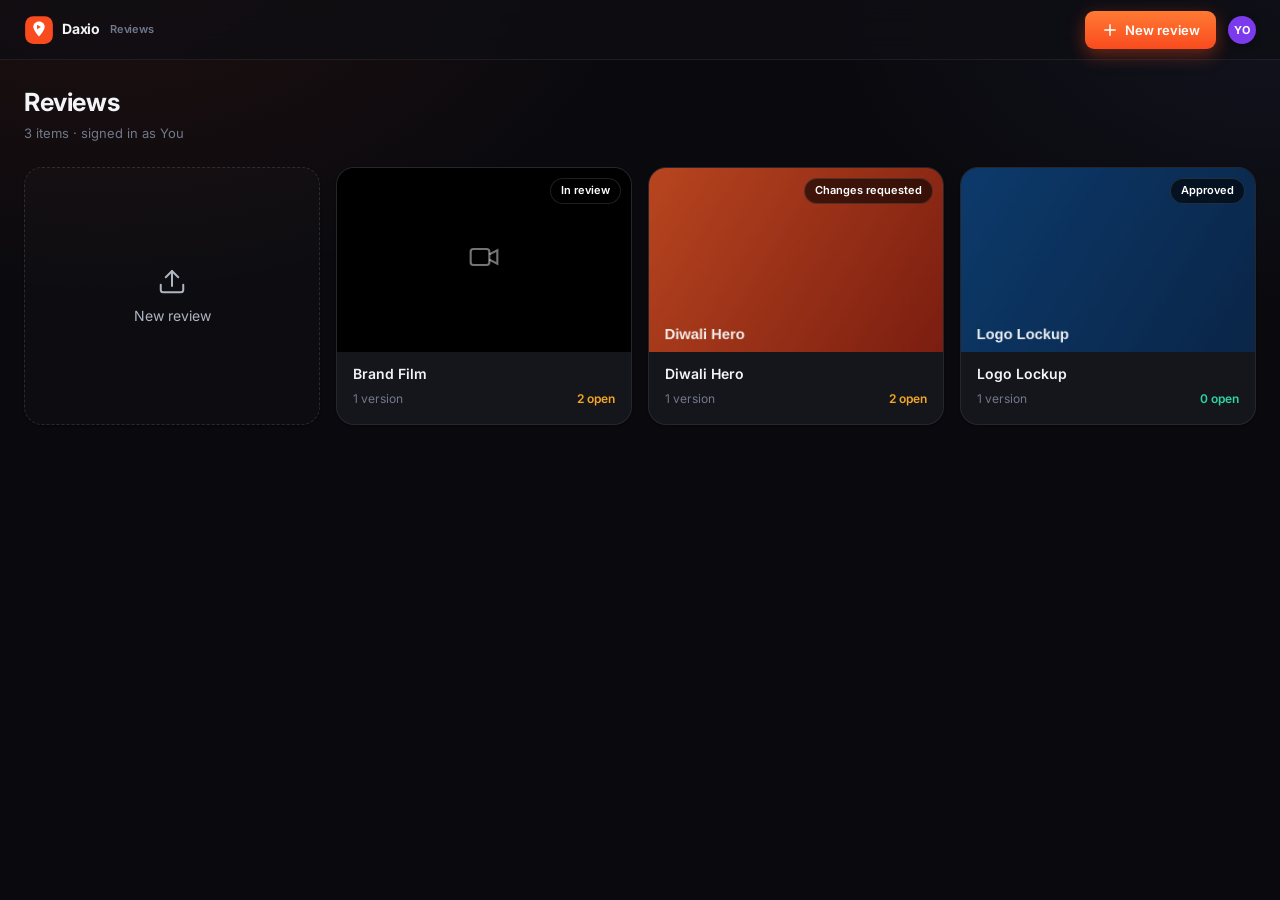
==== app.html @ d22763e8 "Add files via upload" ====
<!DOCTYPE html>
<html lang="en">
<head>
<meta charset="UTF-8" />
<meta name="viewport" content="width=device-width, initial-scale=1.0" />
<title>Daxio — collect feedback on every frame</title>
<link rel="preconnect" href="https://fonts.googleapis.com" />
<link rel="preconnect" href="https://fonts.gstatic.com" crossorigin />
<link href="https://fonts.googleapis.com/css2?family=Inter:wght@400;500;600;700&display=swap" rel="stylesheet" />
<style>
/* ============================================================
   Review — premium dark theme (Frame.io-inspired)
   ============================================================ */
:root{
  --bg:#0A0A0E;
  --bg-2:#0F0F14;
  --panel:#15161C;
  --panel-2:#1B1C24;
  --panel-3:#23252F;
  --line:rgba(255,255,255,.07);
  --line-2:rgba(255,255,255,.12);
  --ink:#F3F4F7;
  --ink-2:#AEB4C0;
  --muted:#71788A;
  --accent:#F94B1E;
  --accent-2:#FF7A33;
  --accent-ink:#0A0E1F;
  --accent-soft:rgba(249,75,30,.16);
  --ok:#2DD4A7; --ok-soft:rgba(45,212,167,.14);
  --warn:#F5A623; --warn-soft:rgba(245,166,35,.14);
  --danger:#FF5C5C; --danger-soft:rgba(255,92,92,.14);
  --stage:#000;

  --r-sm:9px; --r:13px; --r-lg:18px; --r-pill:999px;
  --s1:4px; --s2:8px; --s3:12px; --s4:16px; --s5:24px; --s6:32px;
  --shadow-sm:0 1px 2px rgba(0,0,0,.4);
  --shadow:0 8px 28px rgba(0,0,0,.45);
  --shadow-lg:0 24px 70px rgba(0,0,0,.6);
  --glow:0 0 0 1px rgba(249,75,30,.4),0 8px 24px rgba(249,75,30,.35);
  --font:'Inter',-apple-system,BlinkMacSystemFont,'Segoe UI',Roboto,sans-serif;
  --ease:cubic-bezier(.4,0,.2,1);
}
*{box-sizing:border-box;}
[hidden]{display:none !important;}
html,body{height:100%;}
body{margin:0;font-family:var(--font);font-size:14px;line-height:1.45;color:var(--ink);-webkit-font-smoothing:antialiased;
  background:
    radial-gradient(1000px 700px at 8% -10%, rgba(249,75,30,.10), transparent 55%),
    radial-gradient(900px 600px at 100% 0%, rgba(124,147,255,.07), transparent 50%),
    var(--bg);
  background-attachment:fixed;}
h1{font-size:25px;font-weight:700;letter-spacing:-.4px;margin:0;}
p{margin:0;} .muted{color:var(--muted);font-size:13px;}
button{font-family:inherit;}
:focus-visible{outline:2px solid var(--accent);outline-offset:2px;border-radius:6px;}
::selection{background:rgba(249,75,30,.32);}
::-webkit-scrollbar{width:10px;height:10px;} ::-webkit-scrollbar-thumb{background:var(--panel-3);border-radius:8px;border:2px solid transparent;background-clip:content-box;} ::-webkit-scrollbar-track{background:transparent;}

@keyframes fadeUp{from{opacity:0;transform:translateY(12px);}to{opacity:1;transform:none;}}
@keyframes pop{from{opacity:0;transform:scale(.92);}to{opacity:1;transform:none;}}
@keyframes pinDrop{0%{opacity:0;transform:translate(-50%,-130%) scale(.6);}60%{transform:translate(-50%,-95%) scale(1.08);}100%{opacity:1;transform:translate(-50%,-100%) scale(1);}}
@keyframes pulse{0%,100%{box-shadow:0 0 0 0 rgba(249,75,30,.5);}50%{box-shadow:0 0 0 10px rgba(249,75,30,0);}}
@keyframes shimmer{from{background-position:-400px 0;}to{background-position:400px 0;}}

/* buttons */
.btn{display:inline-flex;align-items:center;justify-content:center;gap:6px;height:38px;padding:0 16px;border-radius:var(--r-sm);
  border:1px solid var(--line);font-size:13px;font-weight:600;cursor:pointer;transition:.16s var(--ease);white-space:nowrap;
  background:var(--panel-2);color:var(--ink);}
.btn:hover{transform:translateY(-1px);border-color:var(--line-2);}
.btn:active{transform:translateY(0);}
.btn-sm{height:32px;padding:0 12px;}
.btn-primary{background:linear-gradient(180deg,var(--accent-2),var(--accent));color:#fff;border:none;box-shadow:0 6px 18px rgba(249,75,30,.4);}
.btn-primary:hover{box-shadow:0 10px 26px rgba(249,75,30,.55);filter:brightness(1.05);}
.btn-primary:disabled{opacity:.45;cursor:not-allowed;box-shadow:none;transform:none;}
.btn-ghost{background:rgba(255,255,255,.03);color:var(--ink-2);}
.btn-ghost:hover{background:rgba(255,255,255,.07);color:var(--ink);}
.btn-soft{background:var(--panel-2);color:var(--ink-2);}
.btn-soft:hover{background:var(--panel-3);color:var(--ink);}
.btn svg,.icon-btn svg,.ctl svg{width:18px;height:18px;display:block;}

.icon-btn{display:inline-flex;align-items:center;justify-content:center;width:38px;height:38px;border-radius:var(--r-sm);
  background:transparent;border:1px solid transparent;color:var(--ink-2);cursor:pointer;transition:.16s var(--ease);}
.icon-btn:hover{background:rgba(255,255,255,.06);color:var(--ink);}
.icon-btn:active{transform:scale(.93);}

.avatar{width:28px;height:28px;border-radius:50%;display:inline-flex;align-items:center;justify-content:center;font-size:11px;font-weight:700;color:#fff;flex:none;box-shadow:0 2px 6px rgba(0,0,0,.4);}
.avatar-sm{width:22px;height:22px;font-size:10px;}
.avatar-btn{padding:0;border:none;background:none;cursor:pointer;border-radius:50%;transition:.16s;}
.avatar-btn:hover{transform:scale(1.06);}

/* topbar */
.topbar{display:flex;align-items:center;justify-content:space-between;height:60px;padding:0 var(--s5);
  background:rgba(15,15,20,.72);backdrop-filter:blur(14px);border-bottom:1px solid var(--line);position:sticky;top:0;z-index:30;}
.tb-left,.tb-right{display:flex;align-items:center;gap:var(--s3);}
.brand{display:flex;align-items:center;gap:var(--s2);font-weight:700;letter-spacing:-.2px;}
.brand-mark{width:28px;height:28px;border-radius:9px;background:linear-gradient(135deg,var(--accent-2),var(--accent));position:relative;box-shadow:0 4px 14px rgba(249,75,30,.5);}
.brand-mark::after{content:"";position:absolute;left:9px;top:8px;width:0;height:0;border-left:9px solid #fff;border-top:6px solid transparent;border-bottom:6px solid transparent;}
.crumb{color:var(--ink-2);font-size:14px;font-weight:500;padding-left:var(--s3);border-left:1px solid var(--line);}
.review-actions{display:flex;align-items:center;gap:var(--s2);}
.presence{display:flex;align-items:center;}
.presence .avatar{margin-left:-7px;box-shadow:0 0 0 2px var(--bg-2);}
.presence .avatar:first-child{margin-left:0;}

.status-badge{display:inline-flex;align-items:center;gap:6px;height:30px;padding:0 13px;border-radius:var(--r-pill);font-size:12px;font-weight:600;border:1px solid transparent;}
.status-badge .dot{width:7px;height:7px;border-radius:50%;box-shadow:0 0 8px currentColor;}
.st-review{background:var(--accent-soft);color:var(--accent-2);border-color:rgba(249,75,30,.3);}
.st-changes{background:var(--warn-soft);color:var(--warn);border-color:rgba(245,166,35,.3);}
.st-approved{background:var(--ok-soft);color:var(--ok);border-color:rgba(45,212,167,.3);}

.user-wrap{position:relative;}
.menu{position:absolute;right:0;top:calc(100% + 8px);background:var(--panel);border:1px solid var(--line-2);border-radius:var(--r);box-shadow:var(--shadow-lg);width:230px;overflow:hidden;z-index:40;animation:pop .15s var(--ease);}
.menu-head{padding:10px 14px;font-size:11px;text-transform:uppercase;letter-spacing:.5px;color:var(--muted);border-bottom:1px solid var(--line);}
.menu-row{display:flex;align-items:center;gap:8px;padding:9px 14px;cursor:pointer;font-size:13px;transition:.12s;}
.menu-row:hover{background:var(--panel-2);}
.menu-row.active{color:var(--accent-2);font-weight:600;}

/* views */
.view{max-width:1340px;margin:0 auto;padding:var(--s5);}
.lib-head{margin-bottom:var(--s5);animation:fadeUp .35s var(--ease) both;}
.lib-head .muted{margin-top:4px;}

/* library */
.lib-grid{display:grid;grid-template-columns:repeat(auto-fill,minmax(272px,1fr));gap:var(--s4);}
.lib-card{background:var(--panel);border:1px solid var(--line);border-radius:var(--r-lg);overflow:hidden;cursor:pointer;
  transition:transform .18s var(--ease),box-shadow .18s var(--ease),border-color .18s;box-shadow:var(--shadow-sm);animation:fadeUp .4s var(--ease) both;}
.lib-card:hover{transform:translateY(-4px);box-shadow:var(--shadow);border-color:var(--line-2);}
.lib-card:nth-child(1){animation-delay:.02s}.lib-card:nth-child(2){animation-delay:.06s}.lib-card:nth-child(3){animation-delay:.10s}.lib-card:nth-child(4){animation-delay:.14s}.lib-card:nth-child(5){animation-delay:.18s}.lib-card:nth-child(6){animation-delay:.22s}.lib-card:nth-child(7){animation-delay:.26s}.lib-card:nth-child(8){animation-delay:.30s}
.lib-card.new{border-style:dashed;border-color:var(--line-2);display:flex;align-items:center;justify-content:center;min-height:240px;color:var(--ink-2);flex-direction:column;gap:10px;background:rgba(255,255,255,.015);}
.lib-card.new:hover{border-color:var(--accent);color:var(--accent-2);background:var(--accent-soft);}
.lib-card.new svg{width:30px;height:30px;}
.lc-media{aspect-ratio:16/10;background:var(--stage);position:relative;display:flex;align-items:center;justify-content:center;overflow:hidden;}
.lc-media img{width:100%;height:100%;object-fit:cover;transition:transform .4s var(--ease);}
.lib-card:hover .lc-media img{transform:scale(1.05);}
.lc-media .ph{color:rgba(255,255,255,.45);} .lc-media .ph svg{width:32px;height:32px;}
.lc-badge{position:absolute;top:10px;right:10px;background:rgba(0,0,0,.6);color:#fff;border-radius:var(--r-pill);font-size:11px;font-weight:600;padding:4px 10px;backdrop-filter:blur(6px);border:1px solid rgba(255,255,255,.12);}
.lc-play{position:absolute;left:50%;top:50%;transform:translate(-50%,-50%);width:46px;height:46px;border-radius:50%;background:rgba(0,0,0,.4);display:flex;align-items:center;justify-content:center;color:#fff;border:1px solid rgba(255,255,255,.35);backdrop-filter:blur(4px);transition:.2s;}
.lib-card:hover .lc-play{transform:translate(-50%,-50%) scale(1.1);background:var(--accent);border-color:transparent;}
.lc-play svg{width:18px;height:18px;}
.lc-body{padding:var(--s3) var(--s4) var(--s4);}
.lc-title{font-weight:600;margin-bottom:6px;}
.lc-meta{display:flex;align-items:center;gap:8px;font-size:12px;color:var(--muted);}
.lc-open{margin-left:auto;color:var(--warn);font-weight:600;} .lc-open.zero{color:var(--ok);}

.empty{text-align:center;padding:80px var(--s5);color:var(--muted);}
.empty h3{color:var(--ink);font-size:18px;margin-bottom:8px;}

/* review */
.review{max-width:1500px;}
.rv-grid{display:grid;grid-template-columns:1fr 384px;gap:var(--s5);align-items:start;}
.stage-col{min-width:0;animation:fadeUp .35s var(--ease) both;}
.comments-col{animation:fadeUp .4s var(--ease) both;animation-delay:.06s;}
.version-bar{display:flex;align-items:center;justify-content:space-between;gap:var(--s3);margin-bottom:var(--s3);}
.version-tabs{display:flex;gap:6px;flex-wrap:wrap;}
.vtab{height:32px;padding:0 14px;border-radius:var(--r-pill);border:1px solid var(--line);background:var(--panel);color:var(--ink-2);font-size:12px;font-weight:600;cursor:pointer;display:flex;align-items:center;gap:6px;transition:.15s;}
.vtab:hover{border-color:var(--line-2);color:var(--ink);}
.vtab.active{background:var(--accent);border-color:transparent;color:#fff;box-shadow:0 4px 14px rgba(249,75,30,.4);}
.vtab .vdot{width:6px;height:6px;border-radius:50%;background:var(--warn);box-shadow:0 0 6px var(--warn);}
.vtab.active .vdot{background:#fff;box-shadow:none;}
.vbar-right{display:flex;gap:var(--s2);}
.chip-btn{height:32px;padding:0 12px;border-radius:var(--r-sm);border:1px solid var(--line);background:var(--panel);color:var(--ink-2);font-size:12px;font-weight:600;cursor:pointer;display:inline-flex;align-items:center;gap:6px;transition:.15s;}
.chip-btn:hover{background:var(--panel-2);color:var(--ink);border-color:var(--line-2);}
.chip-btn.active{background:var(--accent-soft);border-color:var(--accent);color:var(--accent-2);}
.chip-btn svg{width:15px;height:15px;}

.stage-row{display:flex;gap:var(--s3);}
.stage-cell{flex:1;min-width:0;position:relative;}
.stage2-label{position:absolute;top:10px;left:10px;background:rgba(0,0,0,.6);color:#fff;font-size:11px;font-weight:600;padding:4px 10px;border-radius:var(--r-pill);backdrop-filter:blur(6px);}
.stage{position:relative;background:var(--stage);border-radius:var(--r);overflow:hidden;display:flex;align-items:center;justify-content:center;aspect-ratio:16/9;border:1px solid var(--line);box-shadow:var(--shadow);}
.stage::after{content:"";position:absolute;left:0;right:0;bottom:0;height:42%;background:linear-gradient(transparent,rgba(0,0,0,.5));opacity:0;transition:.25s;pointer-events:none;}
.stage.has-video:not(.playing)::after{opacity:1;}
.stage.is-canvas{cursor:crosshair;}
.stage img,.stage video{max-width:100%;max-height:72vh;display:block;}
.stage-empty{text-align:center;color:rgba(255,255,255,.55);padding:var(--s5);}
.stage-empty .up{width:42px;height:42px;margin:0 auto 12px;opacity:.7;}
.stage-empty .btn{margin-top:16px;}
.upload-row{display:flex;gap:8px;justify-content:center;margin-top:16px;flex-wrap:wrap;}
.drawCanvas{position:absolute;inset:0;width:100%;height:100%;z-index:2;}
.center-play{position:absolute;left:50%;top:50%;transform:translate(-50%,-50%);width:72px;height:72px;border-radius:50%;z-index:3;
  background:rgba(249,75,30,.92);border:none;color:#fff;display:flex;align-items:center;justify-content:center;cursor:pointer;
  box-shadow:0 10px 30px rgba(0,0,0,.5);animation:pop .2s var(--ease);transition:.18s;}
.center-play svg{width:30px;height:30px;margin-left:3px;}
.center-play:hover{transform:translate(-50%,-50%) scale(1.08);background:var(--accent);}
.stage.playing .center-play{display:none;}
.point-pin{position:absolute;transform:translate(-50%,-100%);width:26px;height:26px;border-radius:50% 50% 50% 3px;
  background:var(--accent);color:#fff;display:flex;align-items:center;justify-content:center;font-size:11px;font-weight:700;cursor:pointer;
  box-shadow:0 3px 10px rgba(0,0,0,.5);z-index:4;animation:pinDrop .28s var(--ease) both;transition:transform .14s;}
.point-pin:hover{transform:translate(-50%,-100%) scale(1.14);}
.point-pin.resolved{background:var(--ok);}
.point-pin.pending{background:#fff;color:var(--accent);box-shadow:0 0 0 3px var(--accent-soft),0 3px 10px rgba(0,0,0,.5);}
.stage.has-video video{cursor:pointer;}
.stage.tool-active{cursor:crosshair;}
.stage.tool-active .center-play{display:none;}
.stage.tool-active .point-pin{pointer-events:none;}

/* controls */
.controls{display:flex;align-items:center;gap:var(--s3);margin-top:var(--s3);background:var(--panel);border:1px solid var(--line);border-radius:var(--r);padding:9px 14px;box-shadow:var(--shadow-sm);}
.ctl{width:34px;height:34px;border-radius:var(--r-sm);border:none;background:transparent;color:var(--ink-2);cursor:pointer;display:flex;align-items:center;justify-content:center;transition:.14s;}
.ctl:hover{background:rgba(255,255,255,.07);color:var(--ink);}
.ctl:active{transform:scale(.92);}
.ctl.active{color:var(--accent-2);background:var(--accent-soft);}
.ctl-text{width:auto;padding:0 10px;font-size:12px;font-weight:700;}
.timecode{font-variant-numeric:tabular-nums;font-size:12px;color:var(--ink-2);min-width:96px;font-weight:600;letter-spacing:.3px;}
.timeline{position:relative;flex:1;height:6px;background:rgba(255,255,255,.10);border-radius:var(--r-pill);cursor:pointer;margin:0 4px;transition:height .15s;}
.timeline:hover{height:9px;}
.time-progress{position:absolute;left:0;top:0;bottom:0;background:linear-gradient(90deg,var(--accent),var(--accent-2));border-radius:var(--r-pill);width:0;}
.playhead{position:absolute;top:50%;width:14px;height:14px;border-radius:50%;background:#fff;transform:translate(-50%,-50%);left:0;box-shadow:0 0 0 4px rgba(249,75,30,.4),0 2px 6px rgba(0,0,0,.5);}
.markers{position:absolute;inset:0;}
.marker{position:absolute;top:50%;transform:translate(-50%,-50%);width:13px;height:13px;border-radius:50%;background:var(--accent-2);border:2px solid var(--panel);cursor:pointer;box-shadow:0 0 8px rgba(249,75,30,.6);transition:transform .14s;}
.marker:hover{transform:translate(-50%,-50%) scale(1.3);}
.marker.resolved{background:var(--ok);box-shadow:0 0 8px rgba(45,212,167,.5);}
.marker::after{content:"";position:absolute;inset:-12px;}
.marker .tip{position:absolute;bottom:22px;left:50%;transform:translateX(-50%);white-space:nowrap;background:var(--panel-3);color:#fff;font-size:11px;padding:4px 8px;border-radius:7px;display:none;max-width:220px;overflow:hidden;text-overflow:ellipsis;box-shadow:var(--shadow);border:1px solid var(--line-2);}
.marker:hover .tip{display:block;}
.time-hover{position:absolute;bottom:20px;transform:translateX(-50%);background:var(--panel-3);color:#fff;font-size:11px;font-weight:600;padding:3px 7px;border-radius:6px;pointer-events:none;border:1px solid var(--line-2);font-variant-numeric:tabular-nums;}
.volume{-webkit-appearance:none;appearance:none;width:70px;height:5px;border-radius:var(--r-pill);background:rgba(255,255,255,.14);cursor:pointer;}
.volume::-webkit-slider-thumb{-webkit-appearance:none;width:13px;height:13px;border-radius:50%;background:var(--ink);box-shadow:0 0 0 3px rgba(249,75,30,.3);}
.volume::-moz-range-thumb{width:13px;height:13px;border:none;border-radius:50%;background:var(--ink);}

/* comments */
.comments-col{background:var(--panel);border:1px solid var(--line);border-radius:var(--r-lg);display:flex;flex-direction:column;max-height:calc(100vh - 132px);position:sticky;top:84px;box-shadow:var(--shadow);}
.comments-head{display:flex;align-items:center;gap:var(--s2);padding:12px;border-bottom:1px solid var(--line);}
.filters{display:flex;gap:3px;background:var(--bg-2);border-radius:var(--r-sm);padding:3px;flex:1;border:1px solid var(--line);}
.filter{flex:1;height:28px;border:none;background:none;border-radius:6px;font-size:12px;font-weight:600;color:var(--ink-2);cursor:pointer;display:flex;align-items:center;justify-content:center;gap:5px;transition:.14s;}
.filter:hover{color:var(--ink);}
.filter.active{background:var(--panel-3);color:var(--ink);box-shadow:var(--shadow-sm);}
.filter .cnt{font-size:10px;background:rgba(255,255,255,.1);border-radius:var(--r-pill);padding:0 5px;min-width:16px;}
.filter.active .cnt{background:var(--accent);color:#fff;}

.thread-list{flex:1;overflow:auto;padding:12px;display:flex;flex-direction:column;gap:10px;}
.thread-empty{text-align:center;color:var(--muted);font-size:13px;padding:44px 16px;line-height:1.7;}
.note{border:1px solid var(--line);border-radius:var(--r);padding:12px;transition:.16s var(--ease);background:var(--panel-2);animation:fadeUp .22s var(--ease) both;}
.note:hover{border-color:var(--line-2);background:var(--panel-3);}
.note.active{border-color:var(--accent);box-shadow:var(--glow);}
.note.resolved{opacity:.55;}
.note-top{display:flex;align-items:center;gap:8px;margin-bottom:6px;}
.note-author{font-weight:600;font-size:13px;}
.note-chip{display:inline-flex;align-items:center;gap:4px;background:var(--accent-soft);color:var(--accent-2);border-radius:var(--r-pill);padding:2px 9px;font-size:11px;font-weight:700;cursor:pointer;font-variant-numeric:tabular-nums;transition:.13s;}
.note-chip:hover{background:var(--accent);color:#fff;}
.note-chip svg{width:10px;height:10px;}
.note-chip.point{background:rgba(255,255,255,.07);color:var(--ink-2);}
.note-when{margin-left:auto;font-size:11px;color:var(--muted);}
.note-body{font-size:13px;line-height:1.55;white-space:pre-wrap;word-break:break-word;color:var(--ink);}
.note-body .mention{color:var(--accent-2);font-weight:600;}
.note-thumb{margin-top:8px;border-radius:8px;overflow:hidden;border:1px solid var(--line);max-height:120px;background:#000;}
.note-thumb svg{display:block;width:100%;}
.note-foot{display:flex;align-items:center;gap:10px;margin-top:10px;}
.react-row{display:flex;gap:4px;flex-wrap:wrap;}
.react{border:1px solid var(--line);background:var(--panel);border-radius:var(--r-pill);height:24px;padding:0 8px;font-size:12px;cursor:pointer;display:inline-flex;align-items:center;gap:3px;transition:.13s;color:var(--ink);}
.react:hover{background:var(--panel-3);border-color:var(--line-2);}
.react.on{background:var(--accent-soft);border-color:var(--accent);color:var(--accent-2);}
.react .rc{font-weight:700;}
.add-react{color:var(--muted);}
.note-foot .spacer{flex:1;}
.note-foot button.txt{background:none;border:none;color:var(--ink-2);font-size:12px;font-weight:600;cursor:pointer;display:inline-flex;align-items:center;gap:4px;transition:.13s;}
.note-foot button.txt:hover{color:var(--ink);}
.note-foot .resolve.done{color:var(--ok);}
.note-foot button.txt svg{width:13px;height:13px;}
.replies{margin-top:8px;padding-left:10px;border-left:2px solid var(--line-2);display:flex;flex-direction:column;gap:6px;}
.reply{font-size:12px;color:var(--ink-2);} .reply b{font-weight:600;color:var(--ink);}
.reply-box{display:flex;gap:6px;margin-top:6px;}
.reply-box input{flex:1;border:1px solid var(--line);border-radius:6px;padding:6px 8px;font-size:12px;font-family:inherit;background:var(--bg-2);color:var(--ink);}
.reply-box input:focus{outline:none;border-color:var(--accent);}

/* composer */
.composer{border-top:1px solid var(--line);padding:12px;position:relative;}
.composer-tools{display:flex;align-items:center;gap:6px;margin-bottom:8px;min-height:24px;flex-wrap:wrap;}
.pin-chip{display:inline-flex;align-items:center;gap:6px;font-size:11px;font-weight:600;color:var(--accent-2);background:var(--accent-soft);border-radius:var(--r-pill);padding:4px 11px;animation:pop .15s var(--ease);}
.pin-chip button{background:none;border:none;color:var(--ink-2);text-decoration:underline;cursor:pointer;font-size:11px;}
.tool-btn{height:26px;padding:0 9px;border-radius:var(--r-sm);border:1px solid var(--line);background:var(--panel-2);color:var(--ink-2);font-size:12px;font-weight:600;cursor:pointer;display:inline-flex;align-items:center;gap:5px;transition:.13s;}
.tool-btn:hover{background:var(--panel-3);color:var(--ink);}
.tool-btn.on{background:var(--accent-soft);border-color:var(--accent);color:var(--accent-2);}
.tool-btn svg{width:14px;height:14px;}
.composer-box{position:relative;}
.composer textarea{width:100%;resize:vertical;border:1px solid var(--line);border-radius:var(--r-sm);padding:10px 12px;font-family:inherit;font-size:13px;min-height:54px;outline:none;color:var(--ink);background:var(--bg-2);transition:.15s;}
.composer textarea:focus{border-color:var(--accent);box-shadow:0 0 0 3px var(--accent-soft);}
.composer textarea::placeholder{color:var(--muted);}
.composer-foot{display:flex;align-items:center;justify-content:space-between;margin-top:8px;}
.hint{font-size:11px;color:var(--muted);}
.mention-menu{position:absolute;left:0;right:0;bottom:calc(100% + 4px);background:var(--panel-2);border:1px solid var(--line-2);border-radius:var(--r-sm);box-shadow:var(--shadow-lg);overflow:hidden;z-index:5;max-height:200px;overflow-y:auto;animation:pop .14s var(--ease);}
.mention-opt{display:flex;align-items:center;gap:8px;padding:8px 12px;cursor:pointer;font-size:13px;}
.mention-opt:hover,.mention-opt.active{background:var(--accent-soft);}

/* modal + toast */
.modal-root{position:fixed;inset:0;z-index:60;display:flex;align-items:center;justify-content:center;padding:16px;}
.modal-scrim{position:absolute;inset:0;background:rgba(0,0,0,.6);backdrop-filter:blur(4px);}
.modal-card{position:relative;background:var(--panel);border:1px solid var(--line-2);border-radius:var(--r-lg);width:480px;max-width:100%;box-shadow:var(--shadow-lg);overflow:hidden;animation:pop .18s var(--ease);}
.modal-head{padding:18px 20px;border-bottom:1px solid var(--line);display:flex;justify-content:space-between;align-items:center;font-weight:700;font-size:16px;}
.modal-body{padding:20px;font-size:14px;color:var(--ink-2);line-height:1.6;}
.modal-body .field{margin-bottom:14px;}
.modal-body label{display:block;font-size:12px;font-weight:600;color:var(--ink-2);margin-bottom:5px;}
.modal-body input{width:100%;height:38px;border:1px solid var(--line);border-radius:var(--r-sm);padding:0 12px;font-size:14px;font-family:inherit;background:var(--bg-2);color:var(--ink);}
.modal-body input:focus{outline:none;border-color:var(--accent);}
.share-link{display:flex;gap:8px;} .share-link input{flex:1;}
.modal-foot{padding:16px 20px;border-top:1px solid var(--line);display:flex;justify-content:flex-end;gap:8px;}

.toast-host{position:fixed;bottom:24px;left:50%;transform:translateX(-50%);z-index:80;display:flex;flex-direction:column;gap:8px;align-items:center;}
.toast{display:flex;align-items:center;gap:8px;background:var(--panel-3);color:#fff;border:1px solid var(--line-2);border-radius:var(--r);padding:11px 16px;font-size:13px;box-shadow:var(--shadow-lg);animation:fadeUp .22s var(--ease);}
.toast svg{width:15px;height:15px;color:var(--accent-2);}

@media (max-width:900px){
  .rv-grid{grid-template-columns:1fr;}
  .comments-col{position:static;max-height:none;}
  .stage-row{flex-direction:column;}
}
.fps-row{display:flex;gap:8px;}
.fps-btn{flex:1;height:36px;border:1px solid var(--line);background:var(--panel-2);color:var(--ink-2);border-radius:8px;font-weight:600;font-size:13px;cursor:pointer;font-family:inherit;transition:.13s;}
.fps-btn:hover{color:var(--ink);}
.fps-btn.on{background:var(--accent-soft);border-color:var(--accent);color:var(--accent-2);}
.exp-list{display:flex;flex-direction:column;gap:8px;margin-top:16px;}
.exp-opt{display:flex;align-items:center;justify-content:space-between;gap:12px;padding:12px 14px;border:1px solid var(--line);background:var(--panel-2);border-radius:10px;cursor:pointer;text-align:left;color:var(--ink);font-family:inherit;transition:.13s;}
.exp-opt:hover{border-color:var(--accent);background:var(--panel-3);}
.exp-opt .eo-t{font-weight:600;font-size:14px;}
.exp-opt .eo-h{font-size:12px;color:var(--muted);margin-top:2px;}
.exp-opt>span{color:var(--accent-2);font-weight:700;font-size:16px;}

@media (prefers-reduced-motion:reduce){*{animation-duration:.001ms !important;transition-duration:.001ms !important;}}

</style>
</head>
<body>

<header class="topbar">
  <div class="tb-left">
    <button id="backBtn" class="icon-btn" hidden aria-label="Back"></button>
    <a href="index.html" class="brand" title="Back to Daxio home" style="text-decoration:none;color:inherit;"><svg class="logo" viewBox="0 0 40 40" width="30" height="30" aria-hidden="true"><rect x="1.5" y="1.5" width="37" height="37" rx="11" fill="#F94B1E"/><path d="M20 8.6c-4.2 0-7.6 3.2-7.6 7.1 0 5 7.6 13 7.6 13s7.6-8 7.6-13c0-3.9-3.4-7.1-7.6-7.1z" fill="#fff"/><path d="M17.4 13.1l5.2 3-5.2 3z" fill="#F94B1E"/></svg><span class="brand-name">Daxio</span><span style="font-size:11px;color:var(--muted);font-weight:600;margin-left:2px;">Reviews</span></a>
    <span id="crumb" class="crumb"></span>
  </div>
  <div class="tb-right">
    <div id="presence" class="presence" hidden></div>
    <div id="reviewActions" class="review-actions" hidden>
      <span id="statusBadge" class="status-badge"></span>
      <button id="shareBtn" class="btn btn-ghost"></button>
      <button id="requestBtn" class="btn btn-soft"></button>
      <button id="approveBtn" class="btn btn-primary"></button>
    </div>
    <button id="newBtn" class="btn btn-primary"></button>
    <div class="user-wrap">
      <button id="userBtn" class="avatar-btn" aria-haspopup="true"></button>
      <div id="userMenu" class="menu" hidden></div>
    </div>
  </div>
</header>

<!-- ============ Library ============ -->
<main id="libraryView" class="view">
  <div class="lib-head">
    <div><h1>Reviews</h1><p id="libSub" class="muted"></p></div>
  </div>
  <div id="libGrid" class="lib-grid"></div>
  <div id="libEmpty" class="empty" hidden></div>
</main>

<!-- ============ Review ============ -->
<main id="reviewView" class="view review" hidden>
  <div class="rv-grid">
    <section class="stage-col">
      <div class="version-bar">
        <div id="versionTabs" class="version-tabs"></div>
        <div class="vbar-right">
          <button id="compareBtn" class="chip-btn" hidden></button>
          <label class="chip-btn" id="addVersionLabel"><input id="addVersionInput" type="file" accept="image/*,video/*" hidden /><span></span></label>
        </div>
      </div>

      <div id="stageRow" class="stage-row">
        <div class="stage-cell">
          <div id="stage" class="stage"></div>
        </div>
        <div class="stage-cell" id="stage2Cell" hidden>
          <div id="stage2" class="stage"></div>
          <div class="stage2-label" id="stage2Label"></div>
        </div>
      </div>

      <div id="controls" class="controls" hidden>
        <button id="playBtn" class="ctl" aria-label="Play / pause"></button>
        <span id="timecode" class="timecode">00:00:00:00</span>
        <div id="timeline" class="timeline" role="slider" tabindex="0" aria-label="Timeline" aria-valuemin="0">
          <div id="timeProgress" class="time-progress"></div>
          <div id="markers" class="markers"></div>
          <div id="playhead" class="playhead"></div>
          <div id="timeHover" class="time-hover" hidden></div>
        </div>
        <button id="frameBack" class="ctl" aria-label="Previous frame" title="Previous frame (,)"></button>
        <button id="frameFwd" class="ctl" aria-label="Next frame" title="Next frame (.)"></button>
        <button id="speedBtn" class="ctl ctl-text" aria-label="Playback speed">1×</button>
        <button id="muteBtn" class="ctl" aria-label="Mute"></button>
        <input id="volume" class="volume" type="range" min="0" max="1" step="0.05" value="1" aria-label="Volume" />
        <button id="loopBtn" class="ctl" aria-label="Loop" title="Loop"></button>
        <button id="fsBtn" class="ctl" aria-label="Fullscreen"></button>
      </div>
    </section>

    <aside class="comments-col">
      <div class="comments-head">
        <div id="filters" class="filters" role="tablist"></div>
        <button id="exportBtn" class="icon-btn" aria-label="Export feedback" title="Export feedback"></button>
      </div>
      <div id="threadList" class="thread-list"></div>
      <div class="composer">
        <div class="composer-tools">
          <span id="pinChip" class="pin-chip" hidden></span>
          <button id="pinToggle" class="tool-btn" title="Pin a spot on the frame"></button>
          <button id="drawToggle" class="tool-btn" title="Draw on the frame"></button>
          <button id="rangeToggle" class="tool-btn" title="Mark an in → out range"></button>
        </div>
        <div class="composer-box">
          <textarea id="commentInput" rows="2" placeholder="Leave a comment… @ to mention"></textarea>
          <div id="mentionMenu" class="mention-menu" hidden></div>
        </div>
        <div class="composer-foot">
          <span class="hint">⌘/Ctrl + Enter</span>
          <button id="postBtn" class="btn btn-primary btn-sm" disabled>Comment</button>
        </div>
      </div>
    </aside>
  </div>
</main>

<div id="modalRoot" class="modal-root" hidden>
  <div class="modal-scrim" data-close></div>
  <div id="modalCard" class="modal-card" role="dialog" aria-modal="true"></div>
</div>
<div id="toastHost" class="toast-host" aria-live="polite"></div>

<script>
/* ============================================================
   Review — Frame.io-style review, minimalist build (no backend)
   Metadata in localStorage; media blobs in IndexedDB.
   ============================================================ */
'use strict';

const I = {
  back:'<svg viewBox="0 0 24 24" fill="none" stroke="currentColor" stroke-width="2" stroke-linecap="round" stroke-linejoin="round"><path d="M15 18l-6-6 6-6"/></svg>',
  play:'<svg viewBox="0 0 24 24" fill="currentColor"><path d="M7 5v14l12-7z"/></svg>',
  pause:'<svg viewBox="0 0 24 24" fill="currentColor"><path d="M7 5h4v14H7zM13 5h4v14h-4z"/></svg>',
  plus:'<svg viewBox="0 0 24 24" fill="none" stroke="currentColor" stroke-width="2" stroke-linecap="round"><path d="M12 5v14M5 12h14"/></svg>',
  check:'<svg viewBox="0 0 24 24" fill="none" stroke="currentColor" stroke-width="2.2" stroke-linecap="round" stroke-linejoin="round"><path d="M20 6 9 17l-5-5"/></svg>',
  close:'<svg viewBox="0 0 24 24" fill="none" stroke="currentColor" stroke-width="2" stroke-linecap="round"><path d="M18 6 6 18M6 6l12 12"/></svg>',
  link:'<svg viewBox="0 0 24 24" fill="none" stroke="currentColor" stroke-width="1.8" stroke-linecap="round" stroke-linejoin="round"><path d="M10 13a5 5 0 0 0 7 0l3-3a5 5 0 0 0-7-7l-1.5 1.5"/><path d="M14 11a5 5 0 0 0-7 0l-3 3a5 5 0 0 0 7 7l1.5-1.5"/></svg>',
  trash:'<svg viewBox="0 0 24 24" fill="none" stroke="currentColor" stroke-width="1.8" stroke-linecap="round" stroke-linejoin="round"><path d="M3 6h18M8 6V4h8v2M19 6l-1 14H6L5 6"/></svg>',
  reply:'<svg viewBox="0 0 24 24" fill="none" stroke="currentColor" stroke-width="1.8" stroke-linecap="round" stroke-linejoin="round"><path d="M9 17l-5-5 5-5"/><path d="M4 12h11a5 5 0 0 1 5 5v1"/></svg>',
  fprev:'<svg viewBox="0 0 24 24" fill="currentColor"><path d="M18 5 8 12l10 7zM6 5h2v14H6z"/></svg>',
  fnext:'<svg viewBox="0 0 24 24" fill="currentColor"><path d="M6 5l10 7L6 19zM16 5h2v14h-2z"/></svg>',
  loop:'<svg viewBox="0 0 24 24" fill="none" stroke="currentColor" stroke-width="1.8" stroke-linecap="round" stroke-linejoin="round"><path d="M17 2l4 4-4 4"/><path d="M3 11V9a4 4 0 0 1 4-4h14"/><path d="M7 22l-4-4 4-4"/><path d="M21 13v2a4 4 0 0 1-4 4H3"/></svg>',
  fs:'<svg viewBox="0 0 24 24" fill="none" stroke="currentColor" stroke-width="1.8" stroke-linecap="round" stroke-linejoin="round"><path d="M8 3H5a2 2 0 0 0-2 2v3M16 3h3a2 2 0 0 1 2 2v3M21 16v3a2 2 0 0 1-2 2h-3M3 16v3a2 2 0 0 0 2 2h3"/></svg>',
  draw:'<svg viewBox="0 0 24 24" fill="none" stroke="currentColor" stroke-width="1.8" stroke-linecap="round" stroke-linejoin="round"><path d="M12 19l7-7 3 3-7 7-3-3z"/><path d="M18 13l-1.5-7.5L2 2l3.5 14.5L13 18z"/><path d="M2 2l7.6 7.6"/><circle cx="11" cy="11" r="2"/></svg>',
  range:'<svg viewBox="0 0 24 24" fill="none" stroke="currentColor" stroke-width="1.8" stroke-linecap="round" stroke-linejoin="round"><path d="M8 4H5v16h3M16 4h3v16h-3"/></svg>',
  pin:'<svg viewBox="0 0 24 24" fill="none" stroke="currentColor" stroke-width="1.8" stroke-linecap="round" stroke-linejoin="round"><path d="M12 21s-6-5.3-6-10a6 6 0 0 1 12 0c0 4.7-6 10-6 10z"/><circle cx="12" cy="11" r="2"/></svg>',
  download:'<svg viewBox="0 0 24 24" fill="none" stroke="currentColor" stroke-width="1.8" stroke-linecap="round" stroke-linejoin="round"><path d="M12 3v12M7 10l5 5 5-5M5 21h14"/></svg>',
  image:'<svg viewBox="0 0 24 24" fill="none" stroke="currentColor" stroke-width="1.6"><rect x="3" y="4" width="18" height="16" rx="2"/><circle cx="8.5" cy="9.5" r="1.5"/><path d="m21 16-5-5L5 20"/></svg>',
  video:'<svg viewBox="0 0 24 24" fill="none" stroke="currentColor" stroke-width="1.6"><rect x="2" y="6" width="14" height="12" rx="2"/><path d="m16 10 6-3v10l-6-3"/></svg>',
  compare:'<svg viewBox="0 0 24 24" fill="none" stroke="currentColor" stroke-width="1.8" stroke-linecap="round" stroke-linejoin="round"><path d="M12 3v18"/><rect x="3" y="6" width="6" height="12" rx="1"/><rect x="15" y="6" width="6" height="12" rx="1"/></svg>',
  smile:'<svg viewBox="0 0 24 24" fill="none" stroke="currentColor" stroke-width="1.8"><circle cx="12" cy="12" r="9"/><path d="M8 14s1.5 2 4 2 4-2 4-2" stroke-linecap="round"/><path d="M9 9h.01M15 9h.01" stroke-linecap="round"/></svg>',
  up:'<svg viewBox="0 0 24 24" fill="none" stroke="currentColor" stroke-width="1.6" stroke-linecap="round" stroke-linejoin="round"><path d="M21 15v4a2 2 0 0 1-2 2H5a2 2 0 0 1-2-2v-4"/><path d="M7 9l5-5 5 5"/><path d="M12 4v12"/></svg>',
  vol:'<svg viewBox="0 0 24 24" fill="none" stroke="currentColor" stroke-width="1.8" stroke-linecap="round" stroke-linejoin="round"><path d="M11 5 6 9H2v6h4l5 4z"/><path d="M15.5 8.5a5 5 0 0 1 0 7M19 5a9 9 0 0 1 0 14"/></svg>',
  mute:'<svg viewBox="0 0 24 24" fill="none" stroke="currentColor" stroke-width="1.8" stroke-linecap="round" stroke-linejoin="round"><path d="M11 5 6 9H2v6h4l5 4z"/><path d="M22 9l-6 6M16 9l6 6"/></svg>',
};

const TEAM = ['You','Ridhii','Manohar','Suraj','Deepika','Vidhi'];
const EMOJIS = ['👍','❤️','✅','👀','🎉'];
const AVC = ['#4F46E5','#16A34A','#0EA5E9','#D97706','#DB2777','#7C3AED'];
function av(name,cls){ name=name||'?'; let h=0; for(const c of name) h=(h*31+c.charCodeAt(0))>>>0; const col=AVC[h%AVC.length];
  return `<span class="avatar ${cls||''}" style="background:${col}" title="${esc(name)}">${name.slice(0,name==='You'?2:1).toUpperCase()}</span>`; }

const STATUS = { 'In review':'st-review', 'Changes requested':'st-changes', 'Approved':'st-approved' };

/* ---------- storage ---------- */
const LS='review-studio'; let DB=null; const mem=new Map();
function openDB(){ return new Promise(r=>{ try{ const q=indexedDB.open('review-media',1); q.onupgradeneeded=()=>q.result.createObjectStore('m'); q.onsuccess=()=>{DB=q.result;r(1);}; q.onerror=()=>{DB=null;r(0);}; }catch(e){r(0);} }); }
function idbPut(k,b){ return new Promise(r=>{ if(!DB){mem.set(k,b);return r(1);} try{const t=DB.transaction('m','readwrite');t.objectStore('m').put(b,k);t.oncomplete=()=>r(1);t.onerror=()=>{mem.set(k,b);r(1);};}catch(e){mem.set(k,b);r(1);} }); }
function idbGet(k){ return new Promise(r=>{ if(mem.has(k))return r(mem.get(k)); if(!DB)return r(null); try{const t=DB.transaction('m','readonly').objectStore('m').get(k);t.onsuccess=()=>r(t.result||null);t.onerror=()=>r(null);}catch(e){r(null);} }); }
function idbDel(k){ mem.delete(k); if(DB){try{DB.transaction('m','readwrite').objectStore('m').delete(k);}catch(e){}} }

let state = { assets:[], currentUser:'You' };
function save(){ try{ localStorage.setItem(LS,JSON.stringify(state)); }catch(e){} }
function load(){ try{ const r=localStorage.getItem(LS); if(r){state=JSON.parse(r);return 1;} }catch(e){} return 0; }

/* ---------- helpers ---------- */
let _i=0; function uid(p){ _i++; return (p||'id')+Date.now().toString(36)+_i; }
function $(s,r){ return (r||document).querySelector(s); }
function $all(s,r){ return Array.from((r||document).querySelectorAll(s)); }
function esc(s){ return String(s==null?'':s).replace(/[&<>"]/g,c=>({'&':'&amp;','<':'&lt;','>':'&gt;','"':'&quot;'}[c])); }
function mmss(t){ t=Math.max(0,Math.floor(t||0)); return Math.floor(t/60)+':'+String(t%60).padStart(2,'0'); }
function smpte(t,fps){ fps=fps||30; t=Math.max(0,t||0); const h=Math.floor(t/3600),m=Math.floor(t%3600/60),s=Math.floor(t%60),f=Math.floor((t%1)*fps); const p=n=>String(n).padStart(2,'0'); return `${p(h)}:${p(m)}:${p(s)}:${p(f)}`; }
function me(){ return state.currentUser; }
function asset(id){ return state.assets.find(a=>a.id===id); }
function activeVer(a){ return (a.versions||[]).find(v=>v.id===a.activeVersionId)||a.versions[a.versions.length-1]; }
function open(v){ return v&&v.comments?v.comments.filter(c=>!c.resolved).length:0; }
function hasMedia(v){ return !!(v&&(v.dataURL||v.blobKey)); }
function timeAgo(ts){ const s=Math.floor((Date.now()-ts)/1000); if(s<60)return'now'; const m=Math.floor(s/60); if(m<60)return m+'m'; const h=Math.floor(m/60); if(h<24)return h+'h'; return Math.floor(h/24)+'d'; }

/* ---------- seed ---------- */
function gimg(a,b,label){ const c=document.createElement('canvas');c.width=640;c.height=400;const g=c.getContext('2d');
  const gr=g.createLinearGradient(0,0,640,400);gr.addColorStop(0,a);gr.addColorStop(1,b);g.fillStyle=gr;g.fillRect(0,0,640,400);
  g.fillStyle='rgba(255,255,255,.92)';g.font='600 32px Inter,sans-serif';g.fillText(label||'',34,372);return c.toDataURL('image/jpeg',.82); }
function ver(label,kind){ return {id:uid('v'),label,kind:kind||null,dataURL:null,blobKey:null,duration:null,comments:[]}; }
function cmt(author,body,o){ o=o||{}; return {id:uid('c'),author,body,t:o.t??null,inOut:o.inOut||null,point:o.point||null,drawing:o.drawing||null,reactions:o.reactions||{},resolved:!!o.resolved,mentions:o.mentions||[],replies:o.replies||[],createdAt:Date.now()-(o.ago||0)}; }

function seed(){
  const a1v = ver('V1','video');
  a1v.comments = [
    cmt('Ridhii','Wordmark looks stretched — keep the aspect ratio here.',{t:2,ago:9e6,reactions:{'👍':['Manohar']}}),
    cmt('Manohar','Logo colour should be the navy, not black. @Ridhii does this match the deck?',{t:4,mentions:['Ridhii'],ago:6e6,replies:[{id:uid('r'),author:'Ridhii',body:'Yes, navy please.',createdAt:Date.now()-3e6}]}),
  ];
  const a2v = ver('V1','image'); a2v.dataURL=gimg('#b8451f','#7a1d10','Diwali Hero');
  a2v.comments=[ cmt('Deepika','Discount badge is hard to read — add a dark plate behind it.',{point:{x:66,y:38},ago:2e6}),
    cmt('Suraj','Cropping the diya in a touch — see sketch.',{point:{x:30,y:60},ago:1e6,drawing:[[{x:.18,y:.5},{x:.3,y:.4},{x:.42,y:.55},{x:.5,y:.45}]]}) ];
  const a3v = ver('V1','image'); a3v.dataURL=gimg('#0C3A6B','#0a2547','Logo Lockup');
  a3v.comments=[ cmt('Deepika','Clean. Approved.',{resolved:true,ago:2e7,reactions:{'✅':['Suraj','Vidhi']}}) ];

  state.assets=[
    {id:uid('a'),title:'Brand Film',status:'In review',versions:[a1v],activeVersionId:a1v.id,createdAt:Date.now()},
    {id:uid('a'),title:'Diwali Hero',status:'Changes requested',versions:[a2v],activeVersionId:a2v.id,createdAt:Date.now()-1e6},
    {id:uid('a'),title:'Logo Lockup',status:'Approved',versions:[a3v],activeVersionId:a3v.id,createdAt:Date.now()-2e6},
  ];
  save();
}

/* ---------- boot / route ---------- */
let cur=null;
(async function(){ await openDB(); if(!load()||!state.assets||!state.assets.length) seed();
  if(!TEAM.includes(state.currentUser)) state.currentUser='You';
  wire(); renderUser(); route(); window.addEventListener('hashchange',route); })();

function route(){ const m=(location.hash||'').match(/^#\/a\/([^/?]+)/);
  if(m&&asset(decodeURIComponent(m[1]))){ const q=new URLSearchParams((location.hash.split('?')[1]||'')); openReview(decodeURIComponent(m[1]),{v:q.get('v'),t:q.get('t')?+q.get('t'):null,c:q.get('c')}); }
  else showLibrary(); }

function wire(){
  $('#backBtn').innerHTML=I.back; $('#backBtn').onclick=()=>{location.hash='';};
  $('#newBtn').innerHTML=I.plus+'New review'; $('#newBtn').onclick=newReview;
  $('#exportBtn').innerHTML=I.download;
  $('#shareBtn').innerHTML=I.link+'Share'; $('#requestBtn').textContent='Request changes'; $('#approveBtn').innerHTML=I.check+'Approve';
  $('#compareBtn').innerHTML=I.compare+'Compare';
  $('#addVersionLabel span').innerHTML=I.plus+'New version';
  $('#playBtn').innerHTML=I.play; $('#frameBack').innerHTML=I.fprev; $('#frameFwd').innerHTML=I.fnext; $('#loopBtn').innerHTML=I.loop; $('#fsBtn').innerHTML=I.fs; $('#muteBtn').innerHTML=I.vol;
  $('#drawToggle').innerHTML=I.draw+'Draw'; $('#pinToggle').innerHTML=I.pin+'Pin'; $('#rangeToggle').innerHTML=I.range+'Range';
  $('#userBtn').onclick=(e)=>{e.stopPropagation(); const m=$('#userMenu'); m.hidden=!m.hidden; if(!m.hidden) renderUserMenu();};
  document.addEventListener('click',()=>{$('#userMenu').hidden=true;});
  $('#userMenu').onclick=e=>e.stopPropagation();
  document.addEventListener('keydown',onKey);
}
function renderUser(){ $('#userBtn').innerHTML=av(me()); }
function renderUserMenu(){ const m=$('#userMenu');
  m.innerHTML=`<div class="menu-head">Comment as (demo)</div>`+TEAM.map(n=>`<div class="menu-row ${n===me()?'active':''}" data-u="${esc(n)}">${av(n,'avatar-sm')}<span>${esc(n)}</span></div>`).join('');
  $all('.menu-row',m).forEach(r=>r.onclick=()=>{state.currentUser=r.dataset.u;save();renderUser();m.hidden=true;if(!$('#reviewView').hidden)openReview(cur.assetId,{v:cur.versionId});else renderLibrary();}); }

/* ---------- library ---------- */
function showLibrary(){ $('#reviewView').hidden=true; $('#libraryView').hidden=false; $('#backBtn').hidden=true; $('#crumb').textContent='';
  $('#reviewActions').hidden=true; $('#presence').hidden=true; $('#newBtn').hidden=false;
  if(cur&&cur.mediaURL){try{URL.revokeObjectURL(cur.mediaURL);}catch(e){}} cur=null; renderLibrary(); }
function renderLibrary(){
  $('#libSub').textContent=`${state.assets.length} items · signed in as ${me()}`;
  const g=$('#libGrid'), empty=$('#libEmpty');
  empty.hidden=true; g.hidden=false;
  let html=`<div class="lib-card new" id="newCard">${I.up}<span>New review</span></div>`;
  html+=state.assets.map(a=>{ const v=activeVer(a),n=open(v);
    const media = hasMedia(v)?(v.dataURL?`<img alt="" src="${v.dataURL}">`:(v.thumb?`<img alt="" src="${v.thumb}">`:`<span class="ph">${a.versions.some(x=>x.kind==='video')?I.video:I.image}</span>`))
      :`<span class="ph">${v&&v.kind==='video'?I.video:I.image}</span>`;
    return `<div class="lib-card" data-id="${a.id}"><div class="lc-media">${media}
      ${(v&&v.kind==='video'&&hasMedia(v))?`<span class="lc-play">${I.play}</span>`:''}
      <span class="lc-badge">${esc(a.status)}</span></div>
      <div class="lc-body"><div class="lc-title">${esc(a.title)}</div>
      <div class="lc-meta"><span>${a.versions.length} ${a.versions.length>1?'versions':'version'}</span>
      <span class="lc-open ${n?'':'zero'}">${n?n+' open':'0 open'}</span></div></div></div>`;
  }).join('');
  g.innerHTML=html;
  $('#newCard').onclick=newReview;
  $all('.lib-card[data-id]',g).forEach(c=>c.onclick=()=>{location.hash='#/a/'+encodeURIComponent(c.dataset.id);});
}
function newReview(){
  const card=modal('New review',`<div class="field"><label>Title</label><input id="nrTitle" placeholder="e.g. Brand Film"></div>
    <p class="muted">You'll upload the image or video on the next screen.</p>`,
    `<button class="btn btn-ghost" data-close>Cancel</button><button class="btn btn-primary" id="nrGo">Create</button>`);
  $('#nrTitle',card).focus();
  $('#nrGo',card).onclick=()=>{ const t=$('#nrTitle',card).value.trim()||'Untitled review'; const v=ver('V1',null);
    const a={id:uid('a'),title:t,status:'In review',versions:[v],activeVersionId:v.id,createdAt:Date.now()};
    state.assets.unshift(a); save(); closeModal(); location.hash='#/a/'+encodeURIComponent(a.id); };
}

/* ---------- review ---------- */
async function openReview(id,deep){ const a=asset(id); if(!a){location.hash='';return;} deep=deep||{};
  $('#libraryView').hidden=true; $('#reviewView').hidden=false; $('#backBtn').hidden=false; $('#newBtn').hidden=true;
  $('#reviewActions').hidden=false; $('#presence').hidden=false; $('#crumb').textContent=a.title;
  const v=(deep.v&&a.versions.find(x=>x.id===deep.v))||activeVer(a); a.activeVersionId=v.id;
  if(cur&&cur.mediaURL){try{URL.revokeObjectURL(cur.mediaURL);}catch(e){}}
  cur={assetId:id,versionId:v.id,mediaEl:null,mediaURL:null,pendingPin:null,pendingDrawing:null,drawMode:false,pinMode:false,rangeAnchor:null,compare:false,activeDrawing:null,canvas:null,ctx:null,pendingT:deep.t??null,pendingC:deep.c||null,speed:1};
  renderStatus(a); renderPresence(); renderVersions(a); renderFilters(a,v);
  await renderStage(a,v); renderThread(a,v); wireComposer(a,v); wireActions(a);
  $('#exportBtn').onclick=()=>exportFeedback(a);
  $('#shareBtn').onclick=()=>shareModal(a,v);
  $('#addVersionInput').onchange=e=>upload(e.target.files[0],a,'version');
  $('#compareBtn').hidden=a.versions.length<2;
  $('#compareBtn').onclick=()=>{cur.compare=!cur.compare;$('#compareBtn').classList.toggle('active',cur.compare);renderStage(a,activeVer(a)).then(()=>{renderThread(a,activeVer(a));});};
}
function renderStatus(a){ const b=$('#statusBadge'); b.className='status-badge '+(STATUS[a.status]||''); b.innerHTML=`<span class="dot" style="background:currentColor"></span>${esc(a.status)}`; }
function renderPresence(){ const others=TEAM.filter(n=>n!==me()).slice(0,3); $('#presence').innerHTML=av(me(),'avatar-sm')+others.map(n=>av(n,'avatar-sm')).join(''); }
function renderVersions(a){ const t=$('#versionTabs');
  t.innerHTML=a.versions.map(v=>`<button class="vtab ${v.id===a.activeVersionId?'active':''}" data-v="${v.id}">${esc(v.label)}${open(v)?'<span class="vdot"></span>':''}</button>`).join('');
  $all('.vtab',t).forEach(b=>b.onclick=()=>openReview(a.id,{v:b.dataset.v})); }

async function mediaURL(v){ if(v.dataURL)return v.dataURL; if(v.blobKey){const b=await idbGet(v.blobKey);if(b)return URL.createObjectURL(b);} return null; }

async function renderStage(a,v){
  const stage=$('#stage'); stage.className='stage'; stage.innerHTML=''; cur.mediaEl=null; cur.canvas=null;
  // compare cell
  const cell2=$('#stage2Cell');
  if(cur.compare&&a.versions.length>=2){ const prev=a.versions[a.versions.indexOf(v)-1]||a.versions[0]; const pv=prev===v?a.versions[0]:prev;
    cell2.hidden=false; $('#stage2Label').textContent=pv.label+' (compare)'; const s2=$('#stage2'); s2.innerHTML=''; const u2=await mediaURL(pv);
    s2.innerHTML = u2 ? (pv.kind==='video'?`<video src="${u2}" controls></video>`:`<img alt="" src="${u2}">`) : `<div class="stage-empty">No media</div>`;
  } else cell2.hidden=true;

  const url=await mediaURL(v); cur.mediaURL=(url&&url.startsWith('blob:'))?url:null;
  if(!url){ $('#controls').hidden=true;
    stage.innerHTML=`<div class="stage-empty"><div class="up">${I.up}</div><div>Nothing to review yet</div>
      <div class="upload-row"><label class="btn btn-primary">${I.up}Upload image or video<input type="file" accept="image/*,video/*" hidden id="firstUp"></label>
      ${v.kind==='video'?`<button class="btn btn-ghost" id="sampleClip">Load sample clip</button>`:`<button class="btn btn-ghost" id="sampleImg">Sample image</button>`}</div></div>`;
    $('#firstUp',stage).onchange=e=>upload(e.target.files[0],a,'first');
    if($('#sampleImg',stage))$('#sampleImg',stage).onclick=()=>{v.kind='image';v.dataURL=gimg('#1e6f4f','#0b3a28','Sample');save();openReview(a.id);};
    if($('#sampleClip',stage))$('#sampleClip',stage).onclick=()=>sampleClip(a,v);
    return; }

  if(v.kind==='video'){
    stage.innerHTML=`<video id="media" src="${url}" preload="metadata"></video>`;
    const vid=$('#media',stage); cur.mediaEl=vid; addCanvas(stage); $('#controls').hidden=false;
    stage.classList.add('has-video');
    const cp=document.createElement('button'); cp.className='center-play'; cp.innerHTML=I.play; stage.appendChild(cp); cp.onclick=()=>vid.play();
    vid.addEventListener('loadedmetadata',()=>{v.duration=vid.duration;$('#timeline').setAttribute('aria-valuemax',Math.floor(vid.duration));renderMarkers(v);jump();sizeCanvas();});
    vid.addEventListener('timeupdate',()=>{const p=vid.duration?vid.currentTime/vid.duration*100:0;$('#timeProgress').style.width=p+'%';$('#playhead').style.left=p+'%';$('#timecode').textContent=smpte(vid.currentTime);});
    vid.addEventListener('play',()=>{$('#playBtn').innerHTML=I.pause;stage.classList.add('playing');}); vid.addEventListener('pause',()=>{$('#playBtn').innerHTML=I.play;stage.classList.remove('playing');});
    vid.addEventListener('click',()=>{ if(cur.drawMode||cur.pinMode)return; vid.paused?vid.play():vid.pause(); });
    $('#playBtn').onclick=()=>vid.paused?vid.play():vid.pause();
    $('#frameBack').onclick=()=>{vid.pause();vid.currentTime=Math.max(0,vid.currentTime-1/30);};
    $('#frameFwd').onclick=()=>{vid.pause();vid.currentTime=Math.min(vid.duration||1e9,vid.currentTime+1/30);};
    $('#loopBtn').onclick=()=>{vid.loop=!vid.loop;$('#loopBtn').classList.toggle('active',vid.loop);};
    $('#speedBtn').onclick=()=>{const arr=[1,1.5,2,0.5];cur.speed=arr[(arr.indexOf(cur.speed)+1)%arr.length];vid.playbackRate=cur.speed;$('#speedBtn').textContent=cur.speed+'×';};
    $('#fsBtn').onclick=()=>{(stage.requestFullscreen?stage.requestFullscreen():null);};
    const mute=$('#muteBtn'),volEl=$('#volume'); mute.innerHTML=I.vol; volEl.value=vid.volume;
    mute.onclick=()=>{vid.muted=!vid.muted;mute.innerHTML=vid.muted?I.mute:I.vol;mute.classList.toggle('active',vid.muted);};
    volEl.oninput=()=>{vid.volume=+volEl.value;vid.muted=+volEl.value===0;mute.innerHTML=vid.muted?I.mute:I.vol;};
    const tl=$('#timeline'),th=$('#timeHover');
    tl.onclick=e=>{if(cur.drawMode||cur.pinMode)return;const r=e.currentTarget.getBoundingClientRect();const tt=(e.clientX-r.left)/r.width*(vid.duration||0);vid.currentTime=tt;cur.pendingPin={kind:'time',t:tt};pinChip();toast('Add a comment at '+mmss(tt)+' below.');};
    tl.onmousemove=e=>{const r=tl.getBoundingClientRect();const f=Math.min(1,Math.max(0,(e.clientX-r.left)/r.width));th.hidden=false;th.style.left=(f*100)+'%';th.textContent=mmss(f*(vid.duration||0));};
    tl.onmouseleave=()=>{th.hidden=true;};
  } else {
    $('#controls').hidden=true; stage.classList.add('is-canvas');
    stage.innerHTML=`<img id="media" alt="${esc(a.title)}" src="${url}">`; cur.mediaEl=$('#media',stage); addCanvas(stage);
    stage.onclick=e=>{ if(cur.drawMode||cur.pinMode||e.target.id!=='media')return; const r=e.target.getBoundingClientRect();
      cur.pendingPin={kind:'point',x:Math.round((e.clientX-r.left)/r.width*100),y:Math.round((e.clientY-r.top)/r.height*100)};
      renderPins(v); pinChip(); $('#commentInput').focus(); };
    renderPins(v);
  }
  sizeCanvas(); jump();
}

/* ---------- draw canvas ---------- */
function addCanvas(stage){ const c=document.createElement('canvas'); c.className='drawCanvas'; c.style.pointerEvents='none'; stage.appendChild(c); cur.canvas=c; cur.ctx=c.getContext('2d');
  let drawing=false,stroke=null;
  c.addEventListener('pointerdown',e=>{
    if(cur.pinMode){ dropPin(e); return; }
    if(!cur.drawMode)return; drawing=true; stroke=[]; (cur.pendingDrawing=cur.pendingDrawing||[]).push(stroke); addPt(e,stroke); paint();
  });
  c.addEventListener('pointermove',e=>{ if(!drawing)return; addPt(e,stroke); paint(); });
  window.addEventListener('pointerup',()=>{drawing=false;});
  function addPt(e,st){ const r=c.getBoundingClientRect(); st.push({x:(e.clientX-r.left)/r.width,y:(e.clientY-r.top)/r.height}); }
  function dropPin(e){ const m=cur.mediaEl, r=(m||c).getBoundingClientRect();
    let x=(e.clientX-r.left)/r.width*100, y=(e.clientY-r.top)/r.height*100; x=Math.max(0,Math.min(100,x)); y=Math.max(0,Math.min(100,y));
    cur.pendingPin={kind:'point',x:Math.round(x),y:Math.round(y),t:(m&&m.tagName==='VIDEO')?m.currentTime:null};
    setPinMode(false); renderPins(activeVer(asset(cur.assetId))); pinChip(); $('#commentInput').focus(); }
}
function sizeCanvas(){ const c=cur.canvas; if(!c)return; c.width=c.clientWidth; c.height=c.clientHeight; paint(); }
function paint(){ const c=cur.canvas; if(!c)return; const g=cur.ctx; g.clearRect(0,0,c.width,c.height);
  const sets=[]; if(cur.activeDrawing) sets.push([cur.activeDrawing,'#4F46E5']); if(cur.pendingDrawing) sets.push([cur.pendingDrawing,'#4F46E5']);
  g.lineWidth=3; g.lineCap='round'; g.lineJoin='round';
  sets.forEach(([strokes,col])=>{ g.strokeStyle=col; (strokes||[]).forEach(st=>{ if(!st.length)return; g.beginPath(); st.forEach((p,i)=>{const x=p.x*c.width,y=p.y*c.height;i?g.lineTo(x,y):g.moveTo(x,y);}); g.stroke(); }); }); }
function updateTool(){ const active=cur.drawMode||cur.pinMode; const c=cur.canvas; if(c)c.style.pointerEvents=active?'auto':'none';
  const st=$('#stage'); if(st){st.classList.toggle('tool-active',active);}
  const d=$('#drawToggle'),p=$('#pinToggle'); if(d)d.classList.toggle('on',cur.drawMode); if(p)p.classList.toggle('on',cur.pinMode); }
function setDrawMode(on){ cur.drawMode=on; if(on)cur.pinMode=false; if(!on)cur.pendingDrawing=null; updateTool(); paint(); }
function setPinMode(on){ cur.pinMode=on; if(on)cur.drawMode=false; updateTool(); }

function renderMarkers(v){ const w=$('#markers'); if(!v.duration){w.innerHTML='';return;} const show=cur.filter==='resolved';
  w.innerHTML=v.comments.filter(c=>c.t!=null&&(cur.filter!=='resolved'?!c.resolved||cur.filter==='all':c.resolved)).filter(c=>visible(c)).map(c=>{
    const left=Math.min(100,Math.max(0,c.t/v.duration*100));
    return `<span class="marker ${c.resolved?'resolved':''}" data-c="${c.id}" style="left:${left}%"><span class="tip">${esc(c.author)}: ${esc(c.body.slice(0,36))}</span></span>`;}).join('');
  $all('.marker',w).forEach(m=>m.onclick=ev=>{ev.stopPropagation();const c=v.comments.find(x=>x.id===m.dataset.c);if(c&&cur.mediaEl){cur.mediaEl.currentTime=c.t;}selectNote(c.id);});
}
function renderPins(v){ const st=$('#stage'); $all('.point-pin',st).forEach(p=>p.remove()); let i=0;
  v.comments.filter(c=>c.point&&visible(c)).forEach(c=>{i++;const el=document.createElement('span');el.className='point-pin '+(c.resolved?'resolved':'');el.style.left=c.point.x+'%';el.style.top=c.point.y+'%';el.textContent=i;el.dataset.c=c.id;el.onclick=e=>{e.stopPropagation();selectNote(c.id);};st.appendChild(el);});
  if(cur.pendingPin&&cur.pendingPin.kind==='point'){const el=document.createElement('span');el.className='point-pin pending';el.style.left=cur.pendingPin.x+'%';el.style.top=cur.pendingPin.y+'%';el.textContent='+';st.appendChild(el);} }

function visible(c){ if(cur.filter==='open')return !c.resolved; if(cur.filter==='resolved')return c.resolved; if(cur.filter==='mine')return c.author===me()||(c.mentions||[]).includes(me()); return true; }

/* ---------- filters ---------- */
function renderFilters(a,v){
  cur.filter=cur.filter||'open';
  const all=v.comments.length, op=open(v), res=all-op, mine=v.comments.filter(c=>c.author===me()||(c.mentions||[]).includes(me())).length;
  const tabs=[['open','Open',op],['all','All',all],['resolved','Resolved',res],['mine','Mine',mine]];
  $('#filters').innerHTML=tabs.map(([k,l,n])=>`<button class="filter ${cur.filter===k?'active':''}" data-f="${k}">${l}<span class="cnt">${n}</span></button>`).join('');
  $all('#filters .filter').forEach(b=>b.onclick=()=>{cur.filter=b.dataset.f;renderThread(a,activeVer(a));});
}

/* ---------- thread ---------- */
function renderThread(a,v){
  renderFilters(a,v);
  const list=$('#threadList'); const items=v.comments.filter(visible);
  if(!items.length){ list.innerHTML=`<div class="thread-empty">${cur.filter==='open'?'No open comments — all caught up.':'No comments here yet.'}<br>${v.kind==='video'?'Move to a moment and type below':'Click the image, or just type'} to add one.</div>`; }
  else list.innerHTML=items.map(c=>noteHTML(v,c)).join('');
  $all('.note',list).forEach(n=>wireNote(n,a,v));
  if(v.kind==='video'){renderMarkers(v);renderPins(v);} else renderPins(v);
  renderVersions(a);
}
function chip(c){ if(c.inOut)return `<span class="note-chip" data-jump>${mmss(c.inOut.a)}–${mmss(c.inOut.b)}</span>`;
  if(c.t!=null)return `<span class="note-chip" data-jump>${I.play}${mmss(c.t)}</span>`;
  if(c.point)return `<span class="note-chip point" data-jump>spot</span>`; return `<span class="note-chip point">general</span>`; }
function mentions(b){ return esc(b).replace(/@([A-Za-z]+)/g,(m,n)=>TEAM.find(x=>x.toLowerCase()===n.toLowerCase())?`<span class="mention">@${esc(n)}</span>`:m); }
function reactRow(c){ const r=c.reactions||{}; const chips=Object.keys(r).filter(k=>r[k].length).map(k=>`<button class="react ${r[k].includes(me())?'on':''}" data-emoji="${k}">${k}<span class="rc">${r[k].length}</span></button>`).join('');
  return `<span class="react-row">${chips}<button class="react add-react" data-add>${I.smile}</button></span>`; }
function noteHTML(v,c){ const reps=(c.replies||[]).map(r=>`<div class="reply"><b>${esc(r.author)}</b> ${mentions(r.body)}</div>`).join('');
  const draw=c.drawing?`<div class="note-thumb"><svg viewBox="0 0 100 60" preserveAspectRatio="none">${c.drawing.map(s=>`<polyline fill="none" stroke="#4F46E5" stroke-width="1.4" points="${s.map(p=>(p.x*100).toFixed(1)+','+(p.y*60).toFixed(1)).join(' ')}"/>`).join('')}</svg></div>`:'';
  return `<div class="note ${c.resolved?'resolved':''}" data-c="${c.id}">
    <div class="note-top">${av(c.author,'avatar-sm')}<span class="note-author">${esc(c.author)}</span>${chip(c)}<span class="note-when">${timeAgo(c.createdAt)}</span></div>
    <div class="note-body">${mentions(c.body)}</div>${draw}
    <div class="note-foot">${reactRow(c)}<span class="spacer"></span>
      <button class="txt reply-toggle">${I.reply}Reply</button>
      <button class="txt resolve ${c.resolved?'done':''}">${I.check}${c.resolved?'Resolved':'Resolve'}</button></div>
    ${reps?`<div class="replies">${reps}</div>`:''}
    <div class="reply-box" hidden><input placeholder="Reply…"><button class="btn btn-soft btn-sm">Send</button></div></div>`; }
function wireNote(node,a,v){ const c=v.comments.find(x=>x.id===node.dataset.c); if(!c)return;
  const j=$('[data-jump]',node); if(j)j.onclick=()=>{ const tt=c.inOut?c.inOut.a:c.t;
    if(tt!=null){ if(cur.mediaEl&&cur.mediaEl.tagName==='VIDEO'){cur.mediaEl.currentTime=tt;selectNote(c.id);}else toast('Load the video to jump there.'); }
    else selectNote(c.id); };
  $('.resolve',node).onclick=()=>{c.resolved=!c.resolved;save();renderThread(a,v);renderLibrarySilently();toast(c.resolved?'Marked resolved':'Reopened');};
  const rt=$('.reply-toggle',node),rb=$('.reply-box',node); rt.onclick=()=>{rb.hidden=!rb.hidden;if(!rb.hidden)$('input',rb).focus();};
  const send=()=>{const val=$('input',rb).value.trim();if(!val)return;(c.replies=c.replies||[]).push({id:uid('r'),author:me(),body:val,createdAt:Date.now()});save();renderThread(a,v);};
  $('.btn',rb).onclick=send; $('input',rb).onkeydown=e=>{if(e.key==='Enter'){e.preventDefault();send();}};
  $all('.react[data-emoji]',node).forEach(b=>b.onclick=()=>toggleReact(c,b.dataset.emoji,a,v));
  $('[data-add]',node).onclick=(e)=>{e.stopPropagation();reactPalette(node,c,a,v);};
}
function toggleReact(c,emoji,a,v){ const r=c.reactions=c.reactions||{}; r[emoji]=r[emoji]||[]; const i=r[emoji].indexOf(me()); if(i>=0)r[emoji].splice(i,1);else r[emoji].push(me()); if(!r[emoji].length)delete r[emoji]; save(); renderThread(a,v); }
function reactPalette(node,c,a,v){ const old=$('.rpal',node); if(old){old.remove();return;} const pal=document.createElement('span'); pal.className='react-row rpal';
  pal.innerHTML=EMOJIS.map(e=>`<button class="react" data-e="${e}">${e}</button>`).join(''); $('.react-row',node).appendChild(pal);
  $all('[data-e]',pal).forEach(b=>b.onclick=ev=>{ev.stopPropagation();toggleReact(c,b.dataset.e,a,v);}); }
function selectNote(cid){ $all('.note').forEach(n=>n.classList.toggle('active',n.dataset.c===cid)); const node=$(`.note[data-c="${cid}"]`); if(node)node.scrollIntoView({block:'nearest',behavior:'smooth'});
  const v=activeVer(asset(cur.assetId)); const c=v.comments.find(x=>x.id===cid); cur.activeDrawing=c&&c.drawing?c.drawing:null;
  if(c&&c.t!=null&&cur.mediaEl&&cur.mediaEl.tagName==='VIDEO')cur.mediaEl.currentTime=c.t; paint(); }

/* ---------- composer ---------- */
function parseM(t){ const s=new Set(); (t.match(/@([A-Za-z]+)/g)||[]).forEach(k=>{const n=k.slice(1);const p=TEAM.find(x=>x.toLowerCase()===n.toLowerCase());if(p&&p!==me())s.add(p);}); return Array.from(s); }
function pinChip(){ const el=$('#pinChip'); const p=cur.pendingPin;
  if(cur.rangeAnchor!=null){el.hidden=false;el.innerHTML=`In ${mmss(cur.rangeAnchor)} → set out`;return;}
  if(p&&p.kind==='time'){el.hidden=false;el.innerHTML=`At ${mmss(p.t)} <button id="rePin">change</button>`;$('#rePin').onclick=rePin;}
  else if(p&&p.kind==='range'){el.hidden=false;el.innerHTML=`${mmss(p.a)}–${mmss(p.b)} <button id="rePin">clear</button>`;$('#rePin').onclick=()=>{cur.pendingPin=null;pinChip();};}
  else if(p&&p.kind==='point'){el.hidden=false;el.innerHTML=`Pinned to a spot <button id="rePin">change</button>`;$('#rePin').onclick=()=>{cur.pendingPin=null;renderPins(activeVer(asset(cur.assetId)));toast('Click the image to re-pin.');pinChip();};}
  else el.hidden=true; }
function rePin(){ const v=activeVer(asset(cur.assetId)); if(v.kind==='video'&&cur.mediaEl){cur.pendingPin={kind:'time',t:cur.mediaEl.currentTime};} pinChip(); }
function wireComposer(a,v){ const ta=$('#commentInput'),post=$('#postBtn'),menu=$('#mentionMenu');
  cur.pendingPin=null;cur.pendingDrawing=null;cur.rangeAnchor=null;cur.pinMode=false;setDrawMode(false);setPinMode(false);$('#rangeToggle').classList.remove('on');pinChip();ta.value='';post.disabled=true;cur.activeDrawing=null;paint();
  ta.onfocus=()=>{ if(!cur.pendingPin&&!cur.rangeAnchor&&v.kind==='video'&&cur.mediaEl){cur.pendingPin={kind:'time',t:cur.mediaEl.currentTime};pinChip();} };
  ta.oninput=()=>{post.disabled=!ta.value.trim();mention(ta,menu);};
  ta.onkeydown=e=>{ if(!menu.hidden){if(e.key==='ArrowDown'||e.key==='ArrowUp'){e.preventDefault();moveM(menu,e.key==='ArrowDown'?1:-1);return;}if(e.key==='Enter'){e.preventDefault();pickM(ta,menu);return;}if(e.key==='Escape'){menu.hidden=true;return;}}
    if((e.metaKey||e.ctrlKey)&&e.key==='Enter'){e.preventDefault();doPost(a,v);} };
  post.onclick=()=>doPost(a,v);
  $('#drawToggle').onclick=()=>{setDrawMode(!cur.drawMode);if(cur.drawMode&&v.kind==='video'&&cur.mediaEl&&!cur.pendingPin){cur.pendingPin={kind:'time',t:cur.mediaEl.currentTime};pinChip();}};
  $('#pinToggle').onclick=()=>{ if(!hasMedia(v)){toast('Upload media first.');return;} setPinMode(!cur.pinMode); if(cur.pinMode)toast(v.kind==='video'?'Click the frame to drop a pin.':'Click the image to drop a pin.'); };
  $('#rangeToggle').onclick=()=>{ if(v.kind!=='video'||!cur.mediaEl){toast('Ranges are for video.');return;}
    if(cur.rangeAnchor==null){cur.rangeAnchor=cur.mediaEl.currentTime;cur.pendingPin=null;$('#rangeToggle').classList.add('on');pinChip();}
    else{const b=cur.mediaEl.currentTime;cur.pendingPin={kind:'range',a:Math.min(cur.rangeAnchor,b),b:Math.max(cur.rangeAnchor,b)};cur.rangeAnchor=null;$('#rangeToggle').classList.remove('on');pinChip();} };
}
function doPost(a,v){ const ta=$('#commentInput'),body=ta.value.trim(); if(!body)return; const p=cur.pendingPin;
  const c=cmt(me(),body,{ t:p?(p.kind==='time'?p.t:p.kind==='range'?p.a:p.kind==='point'?(p.t??null):null):null, inOut:p&&p.kind==='range'?{a:p.a,b:p.b}:null,
    point:p&&p.kind==='point'?{x:p.x,y:p.y}:null, drawing:cur.pendingDrawing&&cur.pendingDrawing.length?cur.pendingDrawing:null });
  c.mentions=parseM(body); v.comments.push(c);
  ta.value='';$('#postBtn').disabled=true;cur.pendingPin=null;cur.pendingDrawing=null;setDrawMode(false);pinChip();
  if(cur.filter==='resolved')cur.filter='open';
  save();renderThread(a,v);renderLibrarySilently();
  const node=$(`.note[data-c="${c.id}"]`);if(node)node.scrollIntoView({block:'center'});
}
function mention(ta,menu){ const pos=ta.selectionStart,m=ta.value.slice(0,pos).match(/@([A-Za-z]*)$/); if(!m){menu.hidden=true;return;}
  cur.mStart=pos-m[1].length-1; const q=m[1].toLowerCase(); const opts=TEAM.filter(n=>n.toLowerCase().startsWith(q)&&n!==me());
  if(!opts.length){menu.hidden=true;return;} menu.innerHTML=opts.map((n,i)=>`<div class="mention-opt ${i?'':'active'}" data-n="${esc(n)}">${av(n,'avatar-sm')}<span>${esc(n)}</span></div>`).join(''); menu.hidden=false;
  $all('.mention-opt',menu).forEach(o=>o.onmousedown=e=>{e.preventDefault();insM(ta,menu,o.dataset.n);}); }
function moveM(menu,d){ const o=$all('.mention-opt',menu);let i=o.findIndex(x=>x.classList.contains('active'));o[i]&&o[i].classList.remove('active');i=(i+d+o.length)%o.length;o[i].classList.add('active'); }
function pickM(ta,menu){ const a=$('.mention-opt.active',menu)||$('.mention-opt',menu); if(a)insM(ta,menu,a.dataset.n); }
function insM(ta,menu,n){ const pos=ta.selectionStart;ta.value=ta.value.slice(0,cur.mStart)+'@'+n+' '+ta.value.slice(pos);menu.hidden=true;ta.focus();$('#postBtn').disabled=!ta.value.trim(); }

/* ---------- actions ---------- */
function wireActions(a){
  $('#approveBtn').onclick=()=>{const v=activeVer(a),o=open(v);const go=()=>{a.status='Approved';save();renderStatus(a);renderLibrarySilently();toast('Approved');};
    if(o>0){modal('Approve with open comments?',`<p>${o} ${o===1?'comment is':'comments are'} still open. Approve anyway?</p>`,`<button class="btn btn-ghost" data-close>Keep reviewing</button><button class="btn btn-primary" id="apy">Approve</button>`);$('#apy').onclick=()=>{closeModal();go();};}else go();};
  $('#requestBtn').onclick=()=>{a.status='Changes requested';save();renderStatus(a);renderLibrarySilently();toast('Sent back for changes');};
}

/* ---------- upload / sample / versions ---------- */
const MAX_UPLOAD_MB = 500;   // demo cap (file is held in your browser). Hosted version (Mux) has no practical limit.
async function upload(file,a,mode){ if(!file)return;
  if(file.size>MAX_UPLOAD_MB*1024*1024){toast(`This demo caps files at ${MAX_UPLOAD_MB} MB. The hosted version streams any size — see launch/INTEGRATION.md.`);return;}
  if(file.size>80*1024*1024){toast('Large file — kept in your browser for the demo; it may take a moment.');}
  if(!/^image\//.test(file.type)&&!/^video\//.test(file.type)){toast('Couldn’t read that file. Try a different one.');return;}
  const kind=/^video\//.test(file.type)?'video':'image'; const key=uid('b'); await idbPut(key,file);
  let v; if(mode==='version'&&a.versions.length&&hasMedia(activeVer(a))){v=ver('V'+(a.versions.length+1),kind);a.versions.push(v);a.activeVersionId=v.id;}else{v=activeVer(a);v.kind=kind;}
  v.blobKey=key;v.dataURL=null;v.duration=null; try{v.thumb=await thumb(kind,file);}catch(e){}
  if(a.status==='Approved')a.status='In review'; save(); openReview(a.id,{v:v.id}); toast(mode==='version'?`Uploaded ${v.label}`:'Uploaded');
}
function thumb(kind,file){ return new Promise((res,rej)=>{ const u=URL.createObjectURL(file);
  if(kind==='image'){const im=new Image();im.onload=()=>{res(draw(im,im.width,im.height));URL.revokeObjectURL(u);};im.onerror=rej;im.src=u;}
  else{const vd=document.createElement('video');vd.muted=true;vd.src=u;vd.onloadeddata=()=>{vd.currentTime=Math.min(.5,(vd.duration||1)*.25);};vd.onseeked=()=>{res(draw(vd,vd.videoWidth,vd.videoHeight));URL.revokeObjectURL(u);};vd.onerror=rej;} });
  function draw(s,w,h){const c=document.createElement('canvas');c.width=320;c.height=200;const g=c.getContext('2d');const r=Math.max(320/w,200/h);g.drawImage(s,(320-w*r)/2,(200-h*r)/2,w*r,h*r);return c.toDataURL('image/jpeg',.7);} }
function sampleClip(a,v){ if(typeof MediaRecorder==='undefined'||!HTMLCanvasElement.prototype.captureStream){toast('This browser can’t make a sample — upload your own.');return;}
  toast('Recording an 8s sample clip…'); const c=document.createElement('canvas');c.width=640;c.height=360;const g=c.getContext('2d');const stream=c.captureStream(30);let rec;
  try{rec=new MediaRecorder(stream,{mimeType:'video/webm'});}catch(e){toast('Recorder unavailable — upload your own.');return;}
  const ch=[];rec.ondataavailable=e=>{if(e.data.size)ch.push(e.data);};const t0=performance.now();
  (function f(){const t=(performance.now()-t0)/1000;g.fillStyle='#0b1f3a';g.fillRect(0,0,640,360);g.save();g.translate(320,190);g.rotate(t*.6);g.fillStyle='#4F46E5';g.fillRect(-55,-55,110,110);g.restore();g.fillStyle='#fff';g.textAlign='center';g.font='700 40px Inter,sans-serif';g.fillText('BRAND FILM',320,70);g.font='500 16px Inter';g.fillStyle='rgba(255,255,255,.7)';g.fillText(t.toFixed(1)+'s',320,330);if(performance.now()-t0<8000)requestAnimationFrame(f);else rec.stop();})();
  rec.onstop=async()=>{const blob=new Blob(ch,{type:'video/webm'});const key=uid('b');await idbPut(key,blob);v.kind='video';v.blobKey=key;v.dataURL=null;v.duration=8;try{v.thumb=await thumb('video',blob);}catch(e){}save();openReview(a.id);toast('Sample clip loaded');};
  rec.start();
}

/* ---------- share / export ---------- */
function shareModal(a,v){ let url=location.origin+location.pathname+'#/a/'+encodeURIComponent(a.id)+'?v='+v.id; if(cur.mediaEl&&cur.mediaEl.tagName==='VIDEO')url+='&t='+Math.floor(cur.mediaEl.currentTime);
  modal('Share for review',`<div class="field"><label>Review link</label><div class="share-link"><input id="shareUrl" value="${esc(url)}" readonly><button class="btn btn-primary" id="copyUrl">Copy</button></div></div>
    <p class="muted">Anyone with the link can watch and comment. (In production: toggle password, expiry, and download — see INTEGRATION.md.)</p>`,
    `<button class="btn btn-ghost" data-close>Done</button>`);
  $('#copyUrl').onclick=()=>{const i=$('#shareUrl');i.select();copy(i.value);toast('Link copied');}; }
function copy(t){ if(navigator.clipboard&&navigator.clipboard.writeText)navigator.clipboard.writeText(t).catch(()=>fb()); else fb(); function fb(){const x=document.createElement('textarea');x.value=t;document.body.appendChild(x);x.select();try{document.execCommand('copy');}catch(e){}x.remove();} }
/* ---------- export: turn comments into NLE timeline markers ---------- */
function tc(sec,fps){ sec=Math.max(0,sec||0); var f=Math.round(sec*fps); var p=function(n){return String(n).padStart(2,'0');};
  return p(Math.floor(f/(fps*3600)))+':'+p(Math.floor(f/(fps*60))%60)+':'+p(Math.floor(f/fps)%60)+':'+p(f%fps); }
function expTime(c){ return c.t!=null?c.t:(c.inOut?c.inOut.a:0); }
function expSorted(v){ return v.comments.slice().sort(function(x,y){return expTime(x)-expTime(y);}); }
function dl(name,content,mime){ var b=new Blob([content],{type:mime||'text/plain'}); var u=URL.createObjectURL(b); var el=document.createElement('a'); el.href=u; el.download=name; el.click(); URL.revokeObjectURL(u); }
function csvCell(s){ return '"'+String(s==null?'':s).replace(/"/g,'""')+'"'; }
function oneLine(s){ return String(s==null?'':s).replace(/[\r\n]+/g,' '); }

function genTXT(a,v){ var L=['Feedback — '+a.title+' ('+v.label+')','Status: '+a.status,''];
  v.comments.forEach(function(c){ var loc=c.inOut?('['+mmss(c.inOut.a)+'-'+mmss(c.inOut.b)+']'):(c.t!=null?('['+mmss(c.t)+']'):(c.point?'[spot]':'[general]'));
    L.push((c.resolved?'[x]':'[ ]')+' '+loc+' '+c.author+': '+c.body); (c.replies||[]).forEach(function(r){L.push('      ↳ '+r.author+': '+r.body);}); });
  return L.join('\n'); }
function genCSV(a,v,fps){ var L=['Number,Timecode,Seconds,Author,Comment,Type,Resolved'];
  expSorted(v).forEach(function(c,i){ var type=c.inOut?'range':(c.t!=null?'time':(c.point?'spot':'general'));
    L.push([i+1,tc(expTime(c),fps),expTime(c).toFixed(2),csvCell(c.author),csvCell(c.body),type,c.resolved?'yes':'no'].join(',')); });
  return L.join('\n'); }
function genEDL(a,v,fps){ var L=['TITLE: '+a.title.toUpperCase()+' — CUE FEEDBACK','FCM: NON-DROP FRAME','']; var n=0;
  expSorted(v).forEach(function(c){ n++; var rin=tc(expTime(c),fps), rout=tc(expTime(c)+1/fps,fps); var txt=oneLine(c.author+': '+c.body);
    L.push(String(n).padStart(3,'0')+'  AX       V     C        00:00:00:00 00:00:00:01 '+rin+' '+rout);
    L.push('* '+txt);
    L.push('* LOC: '+rin+' RED '+txt.slice(0,60)); L.push(''); });
  return L.join('\n'); }
function genFCPXML(a,v,fps){ var total=0; v.comments.forEach(function(c){ total=Math.max(total,expTime(c)); }); total=Math.round((total+5)*fps);
  var fd='1/'+fps+'s';
  var markers=expSorted(v).map(function(c){ return '            <marker start="'+(Math.round(expTime(c)*fps)+'/'+fps+'s')+'" duration="'+fd+'" value="'+esc(oneLine(c.author+': '+c.body))+'"/>'; }).join('\n');
  return '<?xml version="1.0" encoding="UTF-8"?>\n<!DOCTYPE fcpxml>\n<fcpxml version="1.10">\n'+
    '  <resources>\n    <format id="r1" name="Cue '+fps+'p" frameDuration="'+fd+'" width="1920" height="1080"/>\n  </resources>\n'+
    '  <library>\n    <event name="Cue Feedback">\n      <project name="'+esc(a.title)+' — feedback">\n'+
    '        <sequence format="r1" tcStart="0s" tcFormat="NDF">\n          <spine>\n'+
    '            <gap name="Feedback" offset="0s" start="0s" duration="'+total+'/'+fps+'s">\n'+markers+'\n            </gap>\n'+
    '          </spine>\n        </sequence>\n      </project>\n    </event>\n  </library>\n</fcpxml>\n'; }

function exportFeedback(a){ var v=activeVer(a);
  var fmts=[['fcpxml','Final Cut Pro (FCPXML)','Markers — also imports into Resolve & Premiere'],
            ['edl','EDL (CMX 3600)','Resolve & Premiere — includes * LOC: marker lines'],
            ['csv','CSV','Spreadsheet or generic marker list'],
            ['txt','Text checklist','Human-readable notes']];
  var card=modal('Export feedback as markers',
    '<p style="margin:0 0 16px;color:var(--ink-2);font-size:13px;line-height:1.5;">Turn these comments into timeline markers your editor can import — the round-trip back into Premiere, Final Cut or DaVinci Resolve. Pick a frame rate so timecodes line up.</p>'+
    '<div style="font-size:12px;font-weight:600;color:var(--ink-2);margin-bottom:6px;">Frame rate</div>'+
    '<div class="fps-row">'+[24,25,30].map(function(f){return '<button class="fps-btn'+(f===30?' on':'')+'" data-fps="'+f+'">'+f+' fps</button>';}).join('')+'</div>'+
    '<div class="exp-list">'+fmts.map(function(f){return '<button class="exp-opt" data-k="'+f[0]+'"><div><div class="eo-t">'+f[1]+'</div><div class="eo-h">'+f[2]+'</div></div><span>&darr;</span></button>';}).join('')+'</div>',
    '<button class="btn btn-soft" data-close>Close</button>');
  var fps=30;
  $all('.fps-btn',card).forEach(function(b){ b.onclick=function(){ fps=+b.dataset.fps; $all('.fps-btn',card).forEach(function(x){x.classList.toggle('on',x===b);}); }; });
  $all('.exp-opt',card).forEach(function(b){ b.onclick=function(){ var k=b.dataset.k; var base=(a.title||'cue').replace(/[^\w]+/g,'-').replace(/^-+|-+$/g,'')||'cue';
    if(k==='txt') dl(base+'-feedback.txt',genTXT(a,v),'text/plain');
    else if(k==='csv') dl(base+'-markers.csv',genCSV(a,v,fps),'text/csv');
    else if(k==='edl') dl(base+'.edl',genEDL(a,v,fps),'text/plain');
    else dl(base+'.fcpxml',genFCPXML(a,v,fps),'application/xml');
    closeModal(); toast('Exported '+k.toUpperCase()+' — import it as markers in your editor.'); }; });
}

/* ---------- misc ---------- */
function jump(){ if(cur.pendingT!=null&&cur.mediaEl&&cur.mediaEl.tagName==='VIDEO'){try{cur.mediaEl.currentTime=cur.pendingT;}catch(e){}cur.pendingT=null;} if(cur.pendingC){selectNote(cur.pendingC);cur.pendingC=null;} }
function renderLibrarySilently(){ if($('#libraryView').hidden)return; renderLibrary(); }
function modal(title,body,foot){ const root=$('#modalRoot'),card=$('#modalCard'); card.innerHTML=`<div class="modal-head">${esc(title)}<button class="icon-btn" data-close>${I.close}</button></div><div class="modal-body">${body}</div>${foot?`<div class="modal-foot">${foot}</div>`:''}`; root.hidden=false; $all('[data-close]',root).forEach(x=>x.onclick=closeModal); $('.modal-scrim',root).onclick=closeModal; return card; }
function closeModal(){ $('#modalRoot').hidden=true; $('#modalCard').innerHTML=''; }
function onKey(e){ if(!$('#modalRoot').hidden&&e.key==='Escape'){closeModal();return;} if($('#reviewView').hidden)return;
  const typing=/^(INPUT|TEXTAREA)$/.test(document.activeElement.tagName);
  if(e.key==='Escape'){if(!$('#mentionMenu').hidden){$('#mentionMenu').hidden=true;return;}if(cur&&cur.drawMode){setDrawMode(false);return;}location.hash='';return;}
  if(typing)return; const vid=cur&&cur.mediaEl&&cur.mediaEl.tagName==='VIDEO'?cur.mediaEl:null; if(!vid)return;
  if(e.key===' '){e.preventDefault();vid.paused?vid.play():vid.pause();} else if(e.key===','){vid.pause();vid.currentTime=Math.max(0,vid.currentTime-1/30);} else if(e.key==='.'){vid.pause();vid.currentTime+=1/30;} }
function toast(m){ const h=$('#toastHost'),el=document.createElement('div');el.className='toast';el.innerHTML=I.check+'<span>'+esc(m)+'</span>';h.appendChild(el);setTimeout(()=>{el.style.opacity='0';setTimeout(()=>el.remove(),250);},2400); }
window.addEventListener('resize',()=>{ if(cur&&cur.canvas)sizeCanvas(); });

</script>
</body>
</html>
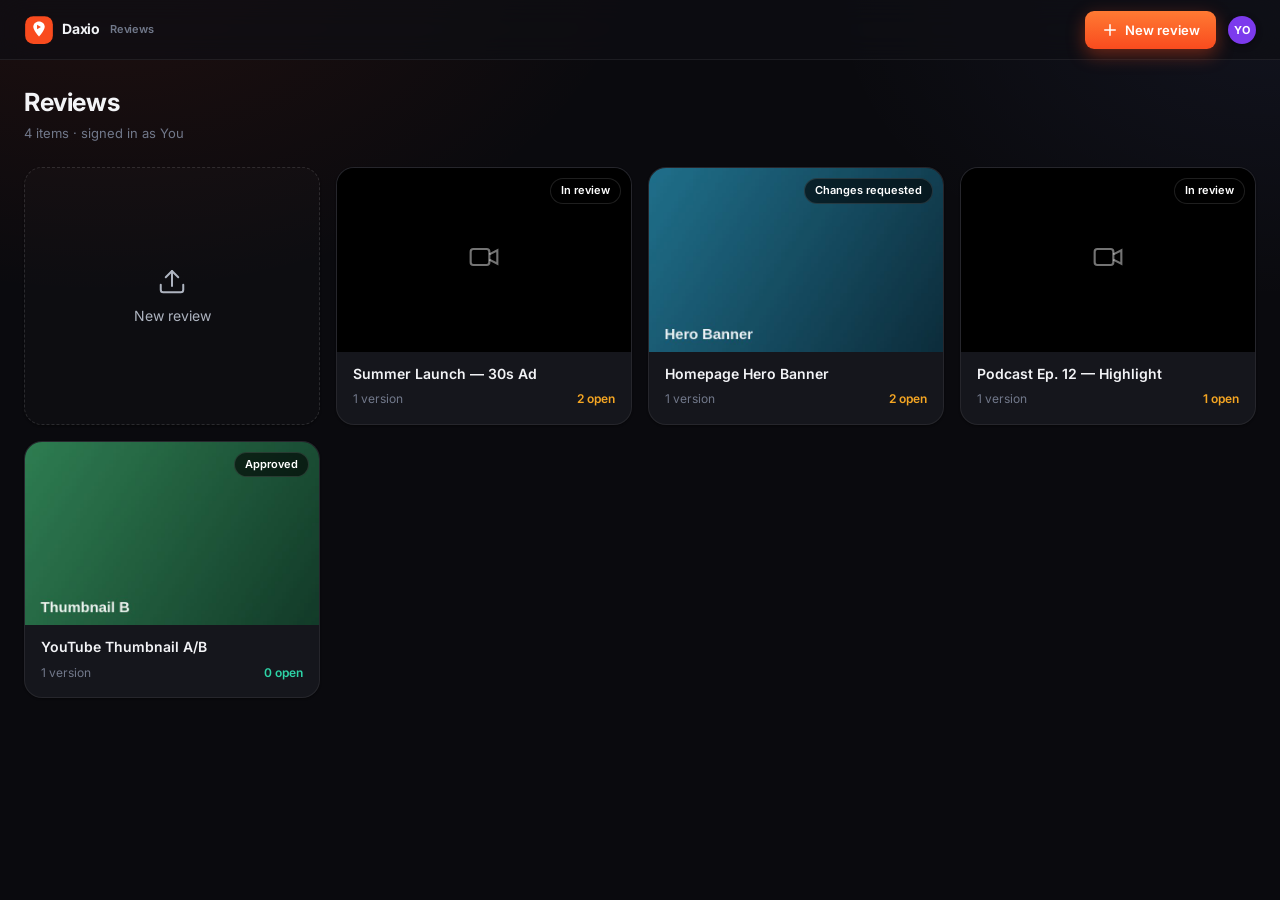
==== commit 699745b4: "Add files via upload" ====
--- a/app.html
+++ b/app.html
@@ -208,6 +208,18 @@
 .marker{position:absolute;top:50%;transform:translate(-50%,-50%);width:13px;height:13px;border-radius:50%;background:var(--accent-2);border:2px solid var(--panel);cursor:pointer;box-shadow:0 0 8px rgba(249,75,30,.6);transition:transform .14s;}
 .marker:hover{transform:translate(-50%,-50%) scale(1.3);}
 .marker.resolved{background:var(--ok);box-shadow:0 0 8px rgba(45,212,167,.5);}
+.markers .range{position:absolute;top:50%;height:7px;transform:translateY(-50%);background:rgba(249,75,30,.32);border:1px solid rgba(249,75,30,.6);border-radius:4px;pointer-events:none;}
+.markers .range.resolved{background:rgba(45,212,167,.28);border-color:rgba(45,212,167,.55);}
+.point-pin.sel{box-shadow:0 0 0 3px var(--accent-soft),0 6px 16px rgba(0,0,0,.55);z-index:5;}
+.stage-cell{position:relative;}
+.note{cursor:pointer;}
+.inline-cmt{position:absolute;transform:translate(10px,10px);z-index:12;width:232px;max-width:72%;background:var(--panel);border:1px solid var(--accent);border-radius:12px;box-shadow:var(--shadow-lg);padding:10px;animation:fadeUp .14s ease;}
+.inline-cmt .ic-head{font-size:11px;font-weight:700;color:var(--accent-2);margin-bottom:6px;}
+.inline-cmt textarea{width:100%;border:1px solid var(--line);border-radius:8px;background:var(--bg-2);color:var(--ink);font-family:inherit;font-size:13px;padding:7px 9px;resize:none;outline:none;}
+.inline-cmt textarea:focus{border-color:var(--accent);}
+.inline-cmt .ic-foot{display:flex;justify-content:flex-end;gap:8px;margin-top:8px;align-items:center;}
+.inline-cmt .ic-cancel{background:none;border:none;color:var(--muted);font-size:12px;font-weight:600;cursor:pointer;}
+.inline-cmt .ic-post{background:var(--accent);color:#fff;border:none;border-radius:8px;padding:6px 14px;font-size:12px;font-weight:700;cursor:pointer;}
 .marker::after{content:"";position:absolute;inset:-12px;}
 .marker .tip{position:absolute;bottom:22px;left:50%;transform:translateX(-50%);white-space:nowrap;background:var(--panel-3);color:#fff;font-size:11px;padding:4px 8px;border-radius:7px;display:none;max-width:220px;overflow:hidden;text-overflow:ellipsis;box-shadow:var(--shadow);border:1px solid var(--line-2);}
 .marker:hover .tip{display:block;}
@@ -255,6 +267,19 @@
 .note-foot button.txt:hover{color:var(--ink);}
 .note-foot .resolve.done{color:var(--ok);}
 .note-foot button.txt svg{width:13px;height:13px;}
+.note-foot button.txt:hover{background:var(--panel);border-radius:6px;}
+.note-foot .del{color:var(--muted);padding:3px;}
+.note-foot .del:hover{color:var(--danger);background:var(--danger-soft);}
+.note.active{border-color:var(--accent);box-shadow:var(--glow);background:var(--panel-3);}
+.done-pill{display:inline-flex;align-items:center;gap:3px;font-size:10px;font-weight:700;color:var(--ok);background:var(--ok-soft);border-radius:var(--r-pill);padding:1px 8px;}
+.done-pill svg{width:10px;height:10px;}
+.note.resolved .note-body{color:var(--ink-2);}
+.confirm-row{display:flex;align-items:center;gap:8px;margin-top:10px;font-size:12px;color:var(--ink-2);font-weight:600;}
+.confirm-row .spacer{flex:1;}
+.confirm-row .cf-no{background:none;border:1px solid var(--line);border-radius:7px;padding:5px 11px;color:var(--ink-2);font-size:12px;font-weight:600;cursor:pointer;}
+.confirm-row .cf-no:hover{color:var(--ink);}
+.confirm-row .cf-yes{background:var(--danger);border:none;border-radius:7px;padding:5px 13px;color:#fff;font-size:12px;font-weight:700;cursor:pointer;}
+.confirm-row .cf-yes:hover{filter:brightness(1.08);}
 .replies{margin-top:8px;padding-left:10px;border-left:2px solid var(--line-2);display:flex;flex-direction:column;gap:6px;}
 .reply{font-size:12px;color:var(--ink-2);} .reply b{font-weight:600;color:var(--ink);}
 .reply-box{display:flex;gap:6px;margin-top:6px;}
@@ -457,9 +482,9 @@
   mute:'<svg viewBox="0 0 24 24" fill="none" stroke="currentColor" stroke-width="1.8" stroke-linecap="round" stroke-linejoin="round"><path d="M11 5 6 9H2v6h4l5 4z"/><path d="M22 9l-6 6M16 9l6 6"/></svg>',
 };
 
-const TEAM = ['You','Ridhii','Manohar','Suraj','Deepika','Vidhi'];
+const TEAM = ['You','Maya','Sam','Jordan','Priya','Leo'];
 const EMOJIS = ['👍','❤️','✅','👀','🎉'];
-const AVC = ['#4F46E5','#16A34A','#0EA5E9','#D97706','#DB2777','#7C3AED'];
+const AVC = ['#F94B1E','#16A34A','#0EA5E9','#D97706','#DB2777','#7C3AED'];
 function av(name,cls){ name=name||'?'; let h=0; for(const c of name) h=(h*31+c.charCodeAt(0))>>>0; const col=AVC[h%AVC.length];
   return `<span class="avatar ${cls||''}" style="background:${col}" title="${esc(name)}">${name.slice(0,name==='You'?2:1).toUpperCase()}</span>`; }
 
@@ -498,28 +523,34 @@
 function cmt(author,body,o){ o=o||{}; return {id:uid('c'),author,body,t:o.t??null,inOut:o.inOut||null,point:o.point||null,drawing:o.drawing||null,reactions:o.reactions||{},resolved:!!o.resolved,mentions:o.mentions||[],replies:o.replies||[],createdAt:Date.now()-(o.ago||0)}; }
 
 function seed(){
-  const a1v = ver('V1','video');
-  a1v.comments = [
-    cmt('Ridhii','Wordmark looks stretched — keep the aspect ratio here.',{t:2,ago:9e6,reactions:{'👍':['Manohar']}}),
-    cmt('Manohar','Logo colour should be the navy, not black. @Ridhii does this match the deck?',{t:4,mentions:['Ridhii'],ago:6e6,replies:[{id:uid('r'),author:'Ridhii',body:'Yes, navy please.',createdAt:Date.now()-3e6}]}),
+  const a1=ver('V1','video');
+  a1.comments=[
+    cmt('Maya','Trim the intro ~2s — we reach the product too slowly.',{t:2,ago:8e6,reactions:{'👍':['Sam']}}),
+    cmt('Sam','Hold the logo a beat longer at the end. @Maya good for you?',{t:6,mentions:['Maya'],ago:5e6,replies:[{id:uid('r'),author:'Maya',body:'Yes — give it +1 second.',createdAt:Date.now()-3e6}]}),
   ];
-  const a2v = ver('V1','image'); a2v.dataURL=gimg('#b8451f','#7a1d10','Diwali Hero');
-  a2v.comments=[ cmt('Deepika','Discount badge is hard to read — add a dark plate behind it.',{point:{x:66,y:38},ago:2e6}),
-    cmt('Suraj','Cropping the diya in a touch — see sketch.',{point:{x:30,y:60},ago:1e6,drawing:[[{x:.18,y:.5},{x:.3,y:.4},{x:.42,y:.55},{x:.5,y:.45}]]}) ];
-  const a3v = ver('V1','image'); a3v.dataURL=gimg('#0C3A6B','#0a2547','Logo Lockup');
-  a3v.comments=[ cmt('Deepika','Clean. Approved.',{resolved:true,ago:2e7,reactions:{'✅':['Suraj','Vidhi']}}) ];
+  const a2=ver('V1','image'); a2.dataURL=gimg('#1f6f8b','#0c2c3a','Hero Banner');
+  a2.comments=[
+    cmt('Jordan','Headline is hard to read on the photo — add a subtle dark gradient behind it.',{point:{x:60,y:30},ago:2e6}),
+    cmt('Sam','Nudge the CTA button up so it sits above the fold — see sketch.',{point:{x:34,y:64},ago:1e6,drawing:[[{x:.22,y:.58},{x:.34,y:.46},{x:.47,y:.6}]]}),
+  ];
+  const a3=ver('V1','video');
+  a3.comments=[ cmt('Priya','VO dips around here — bring the voice up ~3 dB.',{t:3,ago:9e6}) ];
+  const a4=ver('V1','image'); a4.dataURL=gimg('#2e7d51','#123a28','Thumbnail B');
+  a4.comments=[ cmt('Maya','This version pops more. Approved!',{resolved:true,ago:2e7,reactions:{'✅':['Sam','Jordan']}}) ];
 
   state.assets=[
-    {id:uid('a'),title:'Brand Film',status:'In review',versions:[a1v],activeVersionId:a1v.id,createdAt:Date.now()},
-    {id:uid('a'),title:'Diwali Hero',status:'Changes requested',versions:[a2v],activeVersionId:a2v.id,createdAt:Date.now()-1e6},
-    {id:uid('a'),title:'Logo Lockup',status:'Approved',versions:[a3v],activeVersionId:a3v.id,createdAt:Date.now()-2e6},
+    {id:uid('a'),title:'Summer Launch — 30s Ad',status:'In review',versions:[a1],activeVersionId:a1.id,createdAt:Date.now()},
+    {id:uid('a'),title:'Homepage Hero Banner',status:'Changes requested',versions:[a2],activeVersionId:a2.id,createdAt:Date.now()-1e6},
+    {id:uid('a'),title:'Podcast Ep. 12 — Highlight',status:'In review',versions:[a3],activeVersionId:a3.id,createdAt:Date.now()-15e5},
+    {id:uid('a'),title:'YouTube Thumbnail A/B',status:'Approved',versions:[a4],activeVersionId:a4.id,createdAt:Date.now()-2e6},
   ];
+  state.seedVersion=2;
   save();
 }
 
 /* ---------- boot / route ---------- */
 let cur=null;
-(async function(){ await openDB(); if(!load()||!state.assets||!state.assets.length) seed();
+(async function(){ await openDB(); if(!load()||!state.assets||!state.assets.length||state.seedVersion!==2) seed();
   if(!TEAM.includes(state.currentUser)) state.currentUser='You';
   wire(); renderUser(); route(); window.addEventListener('hashchange',route); })();
 
@@ -585,7 +616,7 @@
   $('#reviewActions').hidden=false; $('#presence').hidden=false; $('#crumb').textContent=a.title;
   const v=(deep.v&&a.versions.find(x=>x.id===deep.v))||activeVer(a); a.activeVersionId=v.id;
   if(cur&&cur.mediaURL){try{URL.revokeObjectURL(cur.mediaURL);}catch(e){}}
-  cur={assetId:id,versionId:v.id,mediaEl:null,mediaURL:null,pendingPin:null,pendingDrawing:null,drawMode:false,pinMode:false,rangeAnchor:null,compare:false,activeDrawing:null,canvas:null,ctx:null,pendingT:deep.t??null,pendingC:deep.c||null,speed:1};
+  cur={assetId:id,versionId:v.id,mediaEl:null,mediaURL:null,pendingPin:null,pendingDrawing:null,drawMode:false,pinMode:false,rangeAnchor:null,compare:false,activeDrawing:null,selectedId:null,showDrawings:[],canvas:null,ctx:null,pendingT:deep.t??null,pendingC:deep.c||null,speed:1};
   renderStatus(a); renderPresence(); renderVersions(a); renderFilters(a,v);
   await renderStage(a,v); renderThread(a,v); wireComposer(a,v); wireActions(a);
   $('#exportBtn').onclick=()=>exportFeedback(a);
@@ -627,10 +658,10 @@
     stage.classList.add('has-video');
     const cp=document.createElement('button'); cp.className='center-play'; cp.innerHTML=I.play; stage.appendChild(cp); cp.onclick=()=>vid.play();
     vid.addEventListener('loadedmetadata',()=>{v.duration=vid.duration;$('#timeline').setAttribute('aria-valuemax',Math.floor(vid.duration));renderMarkers(v);jump();sizeCanvas();});
-    vid.addEventListener('timeupdate',()=>{const p=vid.duration?vid.currentTime/vid.duration*100:0;$('#timeProgress').style.width=p+'%';$('#playhead').style.left=p+'%';$('#timecode').textContent=smpte(vid.currentTime);});
-    vid.addEventListener('play',()=>{$('#playBtn').innerHTML=I.pause;stage.classList.add('playing');}); vid.addEventListener('pause',()=>{$('#playBtn').innerHTML=I.play;stage.classList.remove('playing');});
+    vid.addEventListener('timeupdate',()=>{const p=vid.duration?vid.currentTime/vid.duration*100:0;$('#timeProgress').style.width=p+'%';$('#playhead').style.left=p+'%';$('#timecode').textContent=smpte(vid.currentTime); renderOverlays(v);});
+    vid.addEventListener('play',()=>{$('#playBtn').innerHTML=I.pause;stage.classList.add('playing');cur.selectedId=null;}); vid.addEventListener('pause',()=>{$('#playBtn').innerHTML=I.play;stage.classList.remove('playing');});
     vid.addEventListener('click',()=>{ if(cur.drawMode||cur.pinMode)return; vid.paused?vid.play():vid.pause(); });
-    $('#playBtn').onclick=()=>vid.paused?vid.play():vid.pause();
+    $('#playBtn').onclick=function(){vid.paused?vid.play():vid.pause();this.blur();};
     $('#frameBack').onclick=()=>{vid.pause();vid.currentTime=Math.max(0,vid.currentTime-1/30);};
     $('#frameFwd').onclick=()=>{vid.pause();vid.currentTime=Math.min(vid.duration||1e9,vid.currentTime+1/30);};
     $('#loopBtn').onclick=()=>{vid.loop=!vid.loop;$('#loopBtn').classList.toggle('active',vid.loop);};
@@ -640,15 +671,20 @@
     mute.onclick=()=>{vid.muted=!vid.muted;mute.innerHTML=vid.muted?I.mute:I.vol;mute.classList.toggle('active',vid.muted);};
     volEl.oninput=()=>{vid.volume=+volEl.value;vid.muted=+volEl.value===0;mute.innerHTML=vid.muted?I.mute:I.vol;};
     const tl=$('#timeline'),th=$('#timeHover');
-    tl.onclick=e=>{if(cur.drawMode||cur.pinMode)return;const r=e.currentTarget.getBoundingClientRect();const tt=(e.clientX-r.left)/r.width*(vid.duration||0);vid.currentTime=tt;cur.pendingPin={kind:'time',t:tt};pinChip();toast('Add a comment at '+mmss(tt)+' below.');};
-    tl.onmousemove=e=>{const r=tl.getBoundingClientRect();const f=Math.min(1,Math.max(0,(e.clientX-r.left)/r.width));th.hidden=false;th.style.left=(f*100)+'%';th.textContent=mmss(f*(vid.duration||0));};
-    tl.onmouseleave=()=>{th.hidden=true;};
+    var scrub=false;
+    function tlFrac(e){ var r=tl.getBoundingClientRect(); return Math.min(1,Math.max(0,(e.clientX-r.left)/r.width)); }
+    tl.onclick=null;
+    tl.onpointerdown=function(e){ if(cur.drawMode||cur.pinMode)return; scrub=true; try{tl.setPointerCapture(e.pointerId);}catch(_){} vid.currentTime=tlFrac(e)*(vid.duration||0); };
+    tl.onpointermove=function(e){ var f=tlFrac(e); th.hidden=false; th.style.left=(f*100)+'%'; th.textContent=mmss(f*(vid.duration||0)); if(scrub)vid.currentTime=f*(vid.duration||0); };
+    tl.onpointerup=function(){ scrub=false; };
+    tl.onpointercancel=function(){ scrub=false; };
+    tl.onpointerleave=function(){ th.hidden=true; };
   } else {
     $('#controls').hidden=true; stage.classList.add('is-canvas');
     stage.innerHTML=`<img id="media" alt="${esc(a.title)}" src="${url}">`; cur.mediaEl=$('#media',stage); addCanvas(stage);
     stage.onclick=e=>{ if(cur.drawMode||cur.pinMode||e.target.id!=='media')return; const r=e.target.getBoundingClientRect();
       cur.pendingPin={kind:'point',x:Math.round((e.clientX-r.left)/r.width*100),y:Math.round((e.clientY-r.top)/r.height*100)};
-      renderPins(v); pinChip(); $('#commentInput').focus(); };
+      renderPins(v); pinChip(); openInline(cur.pendingPin.x,cur.pendingPin.y,a,v); };
     renderPins(v);
   }
   sizeCanvas(); jump();
@@ -667,28 +703,61 @@
   function dropPin(e){ const m=cur.mediaEl, r=(m||c).getBoundingClientRect();
     let x=(e.clientX-r.left)/r.width*100, y=(e.clientY-r.top)/r.height*100; x=Math.max(0,Math.min(100,x)); y=Math.max(0,Math.min(100,y));
     cur.pendingPin={kind:'point',x:Math.round(x),y:Math.round(y),t:(m&&m.tagName==='VIDEO')?m.currentTime:null};
-    setPinMode(false); renderPins(activeVer(asset(cur.assetId))); pinChip(); $('#commentInput').focus(); }
+    setPinMode(false); var aa=asset(cur.assetId),vv=activeVer(aa); renderPins(vv); pinChip(); openInline(Math.round(x),Math.round(y),aa,vv); }
+}
+function closeInline(){ const b=document.getElementById('inlineCmt'); if(b)b.remove(); }
+function openInline(x,y,a,v){ closeInline(); const st=$('#stage'); if(!st)return; const host=st.parentNode||st;
+  const box=document.createElement('div'); box.id='inlineCmt'; box.className='inline-cmt';
+  box.style.left=Math.min(68,Math.max(2,x))+'%'; box.style.top=Math.min(70,Math.max(2,y))+'%';
+  const loc=(cur.mediaEl&&cur.mediaEl.tagName==='VIDEO')?('Note at '+mmss(cur.mediaEl.currentTime)):'Note on this frame';
+  box.innerHTML='<div class="ic-head">'+esc(loc)+'</div><textarea rows="2" placeholder="Type your note… Enter to save"></textarea><div class="ic-foot"><button class="ic-cancel">Cancel</button><button class="ic-post">Comment</button></div>';
+  host.appendChild(box);
+  const ta=box.querySelector('textarea'); setTimeout(function(){ta.focus();},0);
+  function cancel(){ closeInline(); cur.pendingPin=null; cur.pendingDrawing=null; renderOverlays(v); pinChip(); }
+  function post(){ const body=ta.value.trim(); if(!body){cancel();return;} $('#commentInput').value=body; doPost(a,v); }
+  box.querySelector('.ic-post').onclick=post;
+  box.querySelector('.ic-cancel').onclick=cancel;
+  ta.onkeydown=function(e){ if(e.key==='Enter'&&!e.shiftKey){e.preventDefault();post();} else if(e.key==='Escape'){e.preventDefault();cancel();} };
 }
 function sizeCanvas(){ const c=cur.canvas; if(!c)return; c.width=c.clientWidth; c.height=c.clientHeight; paint(); }
 function paint(){ const c=cur.canvas; if(!c)return; const g=cur.ctx; g.clearRect(0,0,c.width,c.height);
-  const sets=[]; if(cur.activeDrawing) sets.push([cur.activeDrawing,'#4F46E5']); if(cur.pendingDrawing) sets.push([cur.pendingDrawing,'#4F46E5']);
   g.lineWidth=3; g.lineCap='round'; g.lineJoin='round';
-  sets.forEach(([strokes,col])=>{ g.strokeStyle=col; (strokes||[]).forEach(st=>{ if(!st.length)return; g.beginPath(); st.forEach((p,i)=>{const x=p.x*c.width,y=p.y*c.height;i?g.lineTo(x,y):g.moveTo(x,y);}); g.stroke(); }); }); }
+  g.strokeStyle=(getComputedStyle(document.documentElement).getPropertyValue('--accent')||'#F94B1E').trim();
+  const sets=(cur.showDrawings||[]).slice(); if(cur.pendingDrawing) sets.push(cur.pendingDrawing);
+  sets.forEach(strokes=>{ (strokes||[]).forEach(st=>{ if(!st.length)return; g.beginPath(); st.forEach((p,i)=>{const x=p.x*c.width,y=p.y*c.height;i?g.lineTo(x,y):g.moveTo(x,y);}); g.stroke(); }); }); }
 function updateTool(){ const active=cur.drawMode||cur.pinMode; const c=cur.canvas; if(c)c.style.pointerEvents=active?'auto':'none';
   const st=$('#stage'); if(st){st.classList.toggle('tool-active',active);}
   const d=$('#drawToggle'),p=$('#pinToggle'); if(d)d.classList.toggle('on',cur.drawMode); if(p)p.classList.toggle('on',cur.pinMode); }
 function setDrawMode(on){ cur.drawMode=on; if(on)cur.pinMode=false; if(!on)cur.pendingDrawing=null; updateTool(); paint(); }
-function setPinMode(on){ cur.pinMode=on; if(on)cur.drawMode=false; updateTool(); }
-
-function renderMarkers(v){ const w=$('#markers'); if(!v.duration){w.innerHTML='';return;} const show=cur.filter==='resolved';
-  w.innerHTML=v.comments.filter(c=>c.t!=null&&(cur.filter!=='resolved'?!c.resolved||cur.filter==='all':c.resolved)).filter(c=>visible(c)).map(c=>{
-    const left=Math.min(100,Math.max(0,c.t/v.duration*100));
-    return `<span class="marker ${c.resolved?'resolved':''}" data-c="${c.id}" style="left:${left}%"><span class="tip">${esc(c.author)}: ${esc(c.body.slice(0,36))}</span></span>`;}).join('');
+function setPinMode(on){ cur.pinMode=on; if(on){cur.drawMode=false;cur.pendingDrawing=null;} updateTool(); paint(); }
+
+function renderMarkers(v){ const w=$('#markers'); if(!v.duration){w.innerHTML='';return;}
+  const vis=c=>visible(c)&&(cur.filter==='resolved'?c.resolved:(cur.filter==='all'?true:!c.resolved));
+  let html='';
+  v.comments.filter(c=>c.inOut&&vis(c)).forEach(c=>{ const a=Math.max(0,c.inOut.a/v.duration*100), b=Math.min(100,c.inOut.b/v.duration*100); html+=`<span class="range ${c.resolved?'resolved':''}" style="left:${a}%;width:${Math.max(1.5,b-a)}%"></span>`; });
+  html+=v.comments.filter(c=>c.t!=null&&vis(c)).map(c=>{ const left=Math.min(100,Math.max(0,c.t/v.duration*100)); return `<span class="marker ${c.resolved?'resolved':''}" data-c="${c.id}" style="left:${left}%"><span class="tip">${esc(c.author)}: ${esc(c.body.slice(0,36))}</span></span>`; }).join('');
+  w.innerHTML=html;
   $all('.marker',w).forEach(m=>m.onclick=ev=>{ev.stopPropagation();const c=v.comments.find(x=>x.id===m.dataset.c);if(c&&cur.mediaEl){cur.mediaEl.currentTime=c.t;}selectNote(c.id);});
 }
-function renderPins(v){ const st=$('#stage'); $all('.point-pin',st).forEach(p=>p.remove()); let i=0;
-  v.comments.filter(c=>c.point&&visible(c)).forEach(c=>{i++;const el=document.createElement('span');el.className='point-pin '+(c.resolved?'resolved':'');el.style.left=c.point.x+'%';el.style.top=c.point.y+'%';el.textContent=i;el.dataset.c=c.id;el.onclick=e=>{e.stopPropagation();selectNote(c.id);};st.appendChild(el);});
-  if(cur.pendingPin&&cur.pendingPin.kind==='point'){const el=document.createElement('span');el.className='point-pin pending';el.style.left=cur.pendingPin.x+'%';el.style.top=cur.pendingPin.y+'%';el.textContent='+';st.appendChild(el);} }
+function frameActive(c){
+  const m=cur.mediaEl; if(!(m&&m.tagName==='VIDEO')) return false;
+  const t=m.currentTime;
+  if(c.inOut) return t>=c.inOut.a-0.05 && t<=c.inOut.b+0.05;
+  if(c.t!=null) return t>=c.t-0.25 && t<=c.t+1.6;   // pops at its mark, lingers ~1.6s
+  return false;
+}
+function renderOverlays(v){ const st=$('#stage'); if(!st)return; $all('.point-pin',st).forEach(p=>p.remove());
+  const isVid=v.kind==='video'; const draws=[]; let i=0;
+  v.comments.forEach(c=>{ if(!visible(c)) return;
+    const showThis = isVid ? frameActive(c) : true;
+    if(c.point){ i++; if(showThis){ const el=document.createElement('span'); el.className='point-pin '+(c.resolved?'resolved ':'')+(c.id===cur.selectedId?'sel':''); el.style.left=c.point.x+'%'; el.style.top=c.point.y+'%'; el.textContent=i; el.dataset.c=c.id; el.onclick=e=>{e.stopPropagation();selectNote(c.id);}; st.appendChild(el); } }
+    if(c.drawing && showThis && (isVid || c.id===cur.selectedId)) draws.push(c.drawing);
+  });
+  cur.showDrawings=draws;
+  if(cur.pendingPin&&cur.pendingPin.kind==='point'){const el=document.createElement('span');el.className='point-pin pending';el.style.left=cur.pendingPin.x+'%';el.style.top=cur.pendingPin.y+'%';el.textContent='+';st.appendChild(el);}
+  paint();
+}
+function renderPins(v){ return renderOverlays(v); }
 
 function visible(c){ if(cur.filter==='open')return !c.resolved; if(cur.filter==='resolved')return c.resolved; if(cur.filter==='mine')return c.author===me()||(c.mentions||[]).includes(me()); return true; }
 
@@ -704,7 +773,7 @@
 /* ---------- thread ---------- */
 function renderThread(a,v){
   renderFilters(a,v);
-  const list=$('#threadList'); const items=v.comments.filter(visible);
+  const list=$('#threadList'); const items=v.comments.filter(visible).slice().sort((x,y)=>expTime(x)-expTime(y));
   if(!items.length){ list.innerHTML=`<div class="thread-empty">${cur.filter==='open'?'No open comments — all caught up.':'No comments here yet.'}<br>${v.kind==='video'?'Move to a moment and type below':'Click the image, or just type'} to add one.</div>`; }
   else list.innerHTML=items.map(c=>noteHTML(v,c)).join('');
   $all('.note',list).forEach(n=>wireNote(n,a,v));
@@ -718,14 +787,16 @@
 function reactRow(c){ const r=c.reactions||{}; const chips=Object.keys(r).filter(k=>r[k].length).map(k=>`<button class="react ${r[k].includes(me())?'on':''}" data-emoji="${k}">${k}<span class="rc">${r[k].length}</span></button>`).join('');
   return `<span class="react-row">${chips}<button class="react add-react" data-add>${I.smile}</button></span>`; }
 function noteHTML(v,c){ const reps=(c.replies||[]).map(r=>`<div class="reply"><b>${esc(r.author)}</b> ${mentions(r.body)}</div>`).join('');
-  const draw=c.drawing?`<div class="note-thumb"><svg viewBox="0 0 100 60" preserveAspectRatio="none">${c.drawing.map(s=>`<polyline fill="none" stroke="#4F46E5" stroke-width="1.4" points="${s.map(p=>(p.x*100).toFixed(1)+','+(p.y*60).toFixed(1)).join(' ')}"/>`).join('')}</svg></div>`:'';
+  const draw=c.drawing?`<div class="note-thumb"><svg viewBox="0 0 100 60" preserveAspectRatio="none">${c.drawing.map(s=>`<polyline fill="none" stroke="#F94B1E" stroke-width="1.4" points="${s.map(p=>(p.x*100).toFixed(1)+','+(p.y*60).toFixed(1)).join(' ')}"/>`).join('')}</svg></div>`:'';
   return `<div class="note ${c.resolved?'resolved':''}" data-c="${c.id}">
-    <div class="note-top">${av(c.author,'avatar-sm')}<span class="note-author">${esc(c.author)}</span>${chip(c)}<span class="note-when">${timeAgo(c.createdAt)}</span></div>
+    <div class="note-top">${av(c.author,'avatar-sm')}<span class="note-author">${esc(c.author)}</span>${chip(c)}${c.resolved?`<span class="done-pill">${I.check}Resolved</span>`:''}<span class="note-when">${timeAgo(c.createdAt)}</span></div>
     <div class="note-body">${mentions(c.body)}</div>${draw}
+    ${reps?`<div class="replies">${reps}</div>`:''}
     <div class="note-foot">${reactRow(c)}<span class="spacer"></span>
-      <button class="txt reply-toggle">${I.reply}Reply</button>
-      <button class="txt resolve ${c.resolved?'done':''}">${I.check}${c.resolved?'Resolved':'Resolve'}</button></div>
-    ${reps?`<div class="replies">${reps}</div>`:''}
+      <button class="txt reply-toggle" title="Reply">${I.reply}<span class="lbl">Reply</span></button>
+      <button class="txt resolve ${c.resolved?'done':''}" title="${c.resolved?'Reopen':'Resolve'}">${I.check}<span class="lbl">${c.resolved?'Reopen':'Resolve'}</span></button>
+      <button class="txt del" title="Delete note">${I.trash}</button></div>
+    <div class="confirm-row" hidden>Delete this note?<span class="spacer"></span><button class="cf-no">Cancel</button><button class="cf-yes">Delete</button></div>
     <div class="reply-box" hidden><input placeholder="Reply…"><button class="btn btn-soft btn-sm">Send</button></div></div>`; }
 function wireNote(node,a,v){ const c=v.comments.find(x=>x.id===node.dataset.c); if(!c)return;
   const j=$('[data-jump]',node); if(j)j.onclick=()=>{ const tt=c.inOut?c.inOut.a:c.t;
@@ -737,42 +808,48 @@
   $('.btn',rb).onclick=send; $('input',rb).onkeydown=e=>{if(e.key==='Enter'){e.preventDefault();send();}};
   $all('.react[data-emoji]',node).forEach(b=>b.onclick=()=>toggleReact(c,b.dataset.emoji,a,v));
   $('[data-add]',node).onclick=(e)=>{e.stopPropagation();reactPalette(node,c,a,v);};
+  const foot=$('.note-foot',node),cfr=$('.confirm-row',node);
+  $('.del',node).onclick=e=>{e.stopPropagation();foot.hidden=true;cfr.hidden=false;};
+  $('.cf-no',cfr).onclick=e=>{e.stopPropagation();cfr.hidden=true;foot.hidden=false;};
+  $('.cf-yes',cfr).onclick=e=>{e.stopPropagation();v.comments=v.comments.filter(x=>x.id!==c.id);if(cur.selectedId===c.id)cur.selectedId=null;save();renderThread(a,v);renderLibrarySilently();toast('Note deleted.');};
+  node.addEventListener('click',e=>{ if(e.target.closest('button')||e.target.closest('input')||e.target.closest('textarea')||e.target.closest('[data-jump]')||e.target.closest('.reply-box')||e.target.closest('.confirm-row'))return; selectNote(c.id); });
 }
 function toggleReact(c,emoji,a,v){ const r=c.reactions=c.reactions||{}; r[emoji]=r[emoji]||[]; const i=r[emoji].indexOf(me()); if(i>=0)r[emoji].splice(i,1);else r[emoji].push(me()); if(!r[emoji].length)delete r[emoji]; save(); renderThread(a,v); }
 function reactPalette(node,c,a,v){ const old=$('.rpal',node); if(old){old.remove();return;} const pal=document.createElement('span'); pal.className='react-row rpal';
   pal.innerHTML=EMOJIS.map(e=>`<button class="react" data-e="${e}">${e}</button>`).join(''); $('.react-row',node).appendChild(pal);
   $all('[data-e]',pal).forEach(b=>b.onclick=ev=>{ev.stopPropagation();toggleReact(c,b.dataset.e,a,v);}); }
 function selectNote(cid){ $all('.note').forEach(n=>n.classList.toggle('active',n.dataset.c===cid)); const node=$(`.note[data-c="${cid}"]`); if(node)node.scrollIntoView({block:'nearest',behavior:'smooth'});
-  const v=activeVer(asset(cur.assetId)); const c=v.comments.find(x=>x.id===cid); cur.activeDrawing=c&&c.drawing?c.drawing:null;
-  if(c&&c.t!=null&&cur.mediaEl&&cur.mediaEl.tagName==='VIDEO')cur.mediaEl.currentTime=c.t; paint(); }
+  cur.selectedId=cid; const v=activeVer(asset(cur.assetId)); const c=v.comments.find(x=>x.id===cid);
+  if(c&&(c.t!=null||c.inOut)&&cur.mediaEl&&cur.mediaEl.tagName==='VIDEO')cur.mediaEl.currentTime=(c.inOut?c.inOut.a:c.t);
+  renderOverlays(v); }
 
 /* ---------- composer ---------- */
 function parseM(t){ const s=new Set(); (t.match(/@([A-Za-z]+)/g)||[]).forEach(k=>{const n=k.slice(1);const p=TEAM.find(x=>x.toLowerCase()===n.toLowerCase());if(p&&p!==me())s.add(p);}); return Array.from(s); }
 function pinChip(){ const el=$('#pinChip'); const p=cur.pendingPin;
-  if(cur.rangeAnchor!=null){el.hidden=false;el.innerHTML=`In ${mmss(cur.rangeAnchor)} → set out`;return;}
+  if(cur.rangeAnchor!=null){el.hidden=false;el.innerHTML=`Range from ${mmss(cur.rangeAnchor)} · move to the end &amp; click Range`;return;}
   if(p&&p.kind==='time'){el.hidden=false;el.innerHTML=`At ${mmss(p.t)} <button id="rePin">change</button>`;$('#rePin').onclick=rePin;}
-  else if(p&&p.kind==='range'){el.hidden=false;el.innerHTML=`${mmss(p.a)}–${mmss(p.b)} <button id="rePin">clear</button>`;$('#rePin').onclick=()=>{cur.pendingPin=null;pinChip();};}
-  else if(p&&p.kind==='point'){el.hidden=false;el.innerHTML=`Pinned to a spot <button id="rePin">change</button>`;$('#rePin').onclick=()=>{cur.pendingPin=null;renderPins(activeVer(asset(cur.assetId)));toast('Click the image to re-pin.');pinChip();};}
+  else if(p&&p.kind==='range'){el.hidden=false;el.innerHTML=`Shows ${mmss(p.a)}–${mmss(p.b)} <button id="rePin">clear</button>`;$('#rePin').onclick=()=>{cur.pendingPin=null;pinChip();};}
+  else if(p&&p.kind==='point'){el.hidden=false;el.innerHTML=`Pinned to a spot <button id="rePin">change</button>`;$('#rePin').onclick=()=>{cur.pendingPin=null;renderOverlays(activeVer(asset(cur.assetId)));toast('Click the frame to re-pin.');pinChip();};}
   else el.hidden=true; }
 function rePin(){ const v=activeVer(asset(cur.assetId)); if(v.kind==='video'&&cur.mediaEl){cur.pendingPin={kind:'time',t:cur.mediaEl.currentTime};} pinChip(); }
 function wireComposer(a,v){ const ta=$('#commentInput'),post=$('#postBtn'),menu=$('#mentionMenu');
-  cur.pendingPin=null;cur.pendingDrawing=null;cur.rangeAnchor=null;cur.pinMode=false;setDrawMode(false);setPinMode(false);$('#rangeToggle').classList.remove('on');pinChip();ta.value='';post.disabled=true;cur.activeDrawing=null;paint();
+  closeInline();cur.pendingPin=null;cur.pendingDrawing=null;cur.rangeAnchor=null;cur.pinMode=false;setDrawMode(false);setPinMode(false);$('#rangeToggle').classList.remove('on');pinChip();ta.value='';post.disabled=true;cur.activeDrawing=null;cur.selectedId=null;cur.showDrawings=[];paint();
   ta.onfocus=()=>{ if(!cur.pendingPin&&!cur.rangeAnchor&&v.kind==='video'&&cur.mediaEl){cur.pendingPin={kind:'time',t:cur.mediaEl.currentTime};pinChip();} };
   ta.oninput=()=>{post.disabled=!ta.value.trim();mention(ta,menu);};
   ta.onkeydown=e=>{ if(!menu.hidden){if(e.key==='ArrowDown'||e.key==='ArrowUp'){e.preventDefault();moveM(menu,e.key==='ArrowDown'?1:-1);return;}if(e.key==='Enter'){e.preventDefault();pickM(ta,menu);return;}if(e.key==='Escape'){menu.hidden=true;return;}}
     if((e.metaKey||e.ctrlKey)&&e.key==='Enter'){e.preventDefault();doPost(a,v);} };
   post.onclick=()=>doPost(a,v);
-  $('#drawToggle').onclick=()=>{setDrawMode(!cur.drawMode);if(cur.drawMode&&v.kind==='video'&&cur.mediaEl&&!cur.pendingPin){cur.pendingPin={kind:'time',t:cur.mediaEl.currentTime};pinChip();}};
-  $('#pinToggle').onclick=()=>{ if(!hasMedia(v)){toast('Upload media first.');return;} setPinMode(!cur.pinMode); if(cur.pinMode)toast(v.kind==='video'?'Click the frame to drop a pin.':'Click the image to drop a pin.'); };
-  $('#rangeToggle').onclick=()=>{ if(v.kind!=='video'||!cur.mediaEl){toast('Ranges are for video.');return;}
-    if(cur.rangeAnchor==null){cur.rangeAnchor=cur.mediaEl.currentTime;cur.pendingPin=null;$('#rangeToggle').classList.add('on');pinChip();}
-    else{const b=cur.mediaEl.currentTime;cur.pendingPin={kind:'range',a:Math.min(cur.rangeAnchor,b),b:Math.max(cur.rangeAnchor,b)};cur.rangeAnchor=null;$('#rangeToggle').classList.remove('on');pinChip();} };
+  $('#drawToggle').onclick=()=>{setDrawMode(!cur.drawMode);if(cur.drawMode&&v.kind==='video'&&cur.mediaEl){cur.mediaEl.pause();if(!cur.pendingPin){cur.pendingPin={kind:'time',t:cur.mediaEl.currentTime};pinChip();}}};
+  $('#pinToggle').onclick=()=>{ if(!hasMedia(v)){toast('Upload media first.');return;} setPinMode(!cur.pinMode); if(cur.pinMode){ if(v.kind==='video'&&cur.mediaEl)cur.mediaEl.pause(); toast(v.kind==='video'?'Paused. Click the frame to drop a pin.':'Click the image to drop a pin.'); } };
+  $('#rangeToggle').onclick=()=>{ if(v.kind!=='video'||!cur.mediaEl){toast('Range is for video — it keeps a note on screen across a whole section.');return;}
+    if(cur.rangeAnchor==null){cur.rangeAnchor=cur.mediaEl.currentTime;cur.pendingPin=null;$('#rangeToggle').classList.add('on');pinChip();toast('Range start set at '+mmss(cur.rangeAnchor)+'. Now move to the end and click Range again.');}
+    else{const b=cur.mediaEl.currentTime;cur.pendingPin={kind:'range',a:Math.min(cur.rangeAnchor,b),b:Math.max(cur.rangeAnchor,b)};cur.rangeAnchor=null;$('#rangeToggle').classList.remove('on');pinChip();toast('Range '+mmss(cur.pendingPin.a)+'–'+mmss(cur.pendingPin.b)+' — your note shows across this whole section.');} };
 }
 function doPost(a,v){ const ta=$('#commentInput'),body=ta.value.trim(); if(!body)return; const p=cur.pendingPin;
   const c=cmt(me(),body,{ t:p?(p.kind==='time'?p.t:p.kind==='range'?p.a:p.kind==='point'?(p.t??null):null):null, inOut:p&&p.kind==='range'?{a:p.a,b:p.b}:null,
     point:p&&p.kind==='point'?{x:p.x,y:p.y}:null, drawing:cur.pendingDrawing&&cur.pendingDrawing.length?cur.pendingDrawing:null });
   c.mentions=parseM(body); v.comments.push(c);
-  ta.value='';$('#postBtn').disabled=true;cur.pendingPin=null;cur.pendingDrawing=null;setDrawMode(false);pinChip();
+  ta.value='';$('#postBtn').disabled=true;cur.pendingPin=null;cur.pendingDrawing=null;cur.selectedId=c.id;setDrawMode(false);pinChip();closeInline();
   if(cur.filter==='resolved')cur.filter='open';
   save();renderThread(a,v);renderLibrarySilently();
   const node=$(`.note[data-c="${c.id}"]`);if(node)node.scrollIntoView({block:'center'});
@@ -811,7 +888,7 @@
   toast('Recording an 8s sample clip…'); const c=document.createElement('canvas');c.width=640;c.height=360;const g=c.getContext('2d');const stream=c.captureStream(30);let rec;
   try{rec=new MediaRecorder(stream,{mimeType:'video/webm'});}catch(e){toast('Recorder unavailable — upload your own.');return;}
   const ch=[];rec.ondataavailable=e=>{if(e.data.size)ch.push(e.data);};const t0=performance.now();
-  (function f(){const t=(performance.now()-t0)/1000;g.fillStyle='#0b1f3a';g.fillRect(0,0,640,360);g.save();g.translate(320,190);g.rotate(t*.6);g.fillStyle='#4F46E5';g.fillRect(-55,-55,110,110);g.restore();g.fillStyle='#fff';g.textAlign='center';g.font='700 40px Inter,sans-serif';g.fillText('BRAND FILM',320,70);g.font='500 16px Inter';g.fillStyle='rgba(255,255,255,.7)';g.fillText(t.toFixed(1)+'s',320,330);if(performance.now()-t0<8000)requestAnimationFrame(f);else rec.stop();})();
+  (function f(){const t=(performance.now()-t0)/1000;g.fillStyle='#0b1f3a';g.fillRect(0,0,640,360);g.save();g.translate(320,190);g.rotate(t*.6);g.fillStyle='#F94B1E';g.fillRect(-55,-55,110,110);g.restore();g.fillStyle='#fff';g.textAlign='center';g.font='700 40px Inter,sans-serif';g.fillText('BRAND FILM',320,70);g.font='500 16px Inter';g.fillStyle='rgba(255,255,255,.7)';g.fillText(t.toFixed(1)+'s',320,330);if(performance.now()-t0<8000)requestAnimationFrame(f);else rec.stop();})();
   rec.onstop=async()=>{const blob=new Blob(ch,{type:'video/webm'});const key=uid('b');await idbPut(key,blob);v.kind='video';v.blobKey=key;v.dataURL=null;v.duration=8;try{v.thumb=await thumb('video',blob);}catch(e){}save();openReview(a.id);toast('Sample clip loaded');};
   rec.start();
 }
@@ -886,7 +963,7 @@
   const typing=/^(INPUT|TEXTAREA)$/.test(document.activeElement.tagName);
   if(e.key==='Escape'){if(!$('#mentionMenu').hidden){$('#mentionMenu').hidden=true;return;}if(cur&&cur.drawMode){setDrawMode(false);return;}location.hash='';return;}
   if(typing)return; const vid=cur&&cur.mediaEl&&cur.mediaEl.tagName==='VIDEO'?cur.mediaEl:null; if(!vid)return;
-  if(e.key===' '){e.preventDefault();vid.paused?vid.play():vid.pause();} else if(e.key===','){vid.pause();vid.currentTime=Math.max(0,vid.currentTime-1/30);} else if(e.key==='.'){vid.pause();vid.currentTime+=1/30;} }
+  if(e.key===' '||e.code==='Space'){e.preventDefault();vid.paused?vid.play():vid.pause();} else if(e.key===','){vid.pause();vid.currentTime=Math.max(0,vid.currentTime-1/30);} else if(e.key==='.'){vid.pause();vid.currentTime+=1/30;} }
 function toast(m){ const h=$('#toastHost'),el=document.createElement('div');el.className='toast';el.innerHTML=I.check+'<span>'+esc(m)+'</span>';h.appendChild(el);setTimeout(()=>{el.style.opacity='0';setTimeout(()=>el.remove(),250);},2400); }
 window.addEventListener('resize',()=>{ if(cur&&cur.canvas)sizeCanvas(); });
 
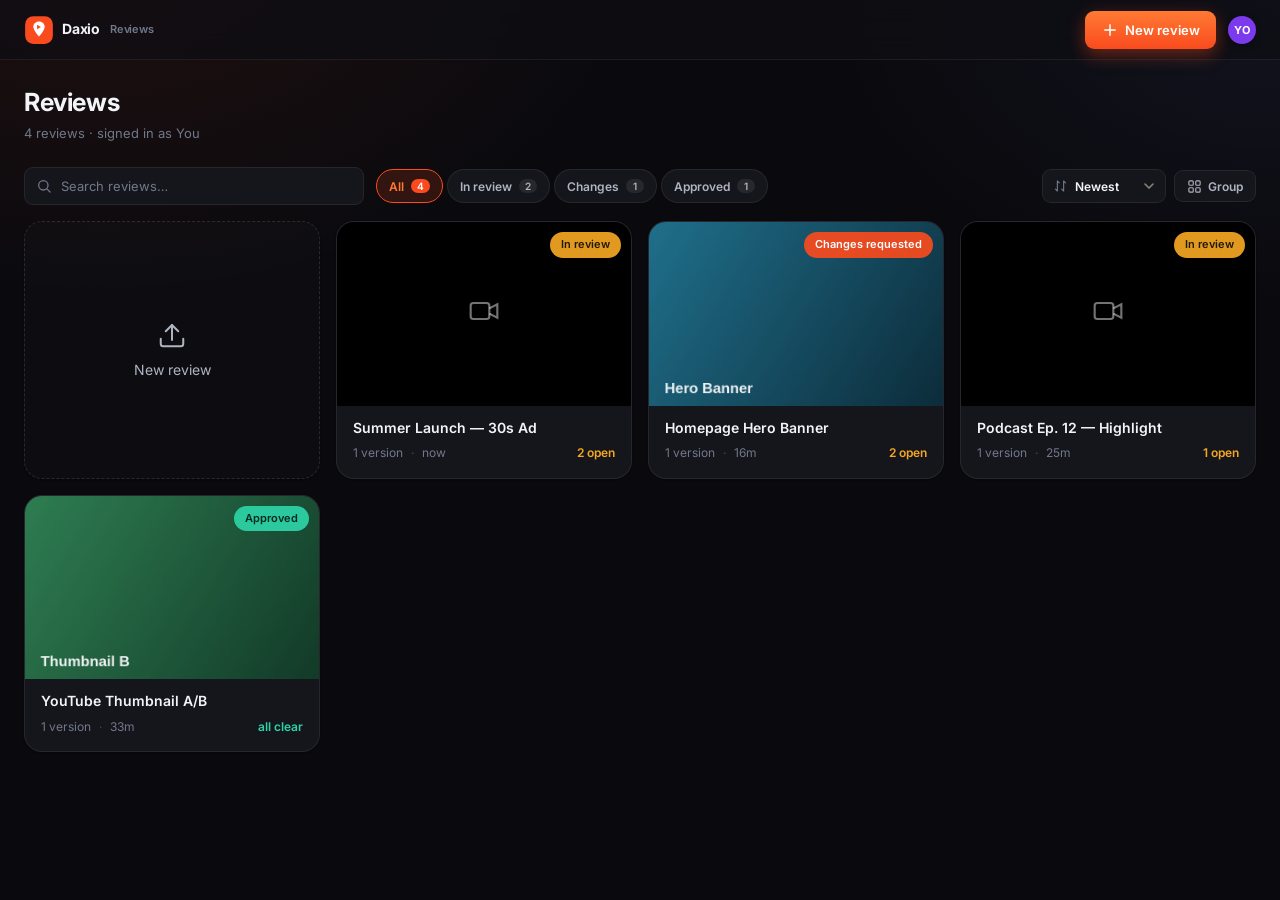
==== commit 1a536d05: "Add files via upload" ====
--- a/app.html
+++ b/app.html
@@ -81,6 +81,7 @@
 .icon-btn{display:inline-flex;align-items:center;justify-content:center;width:38px;height:38px;border-radius:var(--r-sm);
   background:transparent;border:1px solid transparent;color:var(--ink-2);cursor:pointer;transition:.16s var(--ease);}
 .icon-btn:hover{background:rgba(255,255,255,.06);color:var(--ink);}
+.icon-btn.active{color:var(--accent-2);background:var(--accent-soft);}
 .icon-btn:active{transform:scale(.93);}
 
 .avatar{width:28px;height:28px;border-radius:50%;display:inline-flex;align-items:center;justify-content:center;font-size:11px;font-weight:700;color:#fff;flex:none;box-shadow:0 2px 6px rgba(0,0,0,.4);}
@@ -95,7 +96,7 @@
 .brand{display:flex;align-items:center;gap:var(--s2);font-weight:700;letter-spacing:-.2px;}
 .brand-mark{width:28px;height:28px;border-radius:9px;background:linear-gradient(135deg,var(--accent-2),var(--accent));position:relative;box-shadow:0 4px 14px rgba(249,75,30,.5);}
 .brand-mark::after{content:"";position:absolute;left:9px;top:8px;width:0;height:0;border-left:9px solid #fff;border-top:6px solid transparent;border-bottom:6px solid transparent;}
-.crumb{color:var(--ink-2);font-size:14px;font-weight:500;padding-left:var(--s3);border-left:1px solid var(--line);}
+.crumb{color:var(--ink-2);font-size:14px;font-weight:500;padding-left:var(--s3);border-left:1px solid var(--line);max-width:38vw;overflow:hidden;text-overflow:ellipsis;white-space:nowrap;}
 .review-actions{display:flex;align-items:center;gap:var(--s2);}
 .presence{display:flex;align-items:center;}
 .presence .avatar{margin-left:-7px;box-shadow:0 0 0 2px var(--bg-2);}
@@ -137,12 +138,46 @@
 .lib-card:hover .lc-play{transform:translate(-50%,-50%) scale(1.1);background:var(--accent);border-color:transparent;}
 .lc-play svg{width:18px;height:18px;}
 .lc-body{padding:var(--s3) var(--s4) var(--s4);}
-.lc-title{font-weight:600;margin-bottom:6px;}
+.lc-title{font-weight:600;margin-bottom:6px;overflow:hidden;text-overflow:ellipsis;white-space:nowrap;}
 .lc-meta{display:flex;align-items:center;gap:8px;font-size:12px;color:var(--muted);}
 .lc-open{margin-left:auto;color:var(--warn);font-weight:600;} .lc-open.zero{color:var(--ok);}
 
-.empty{text-align:center;padding:80px var(--s5);color:var(--muted);}
+.empty{text-align:center;padding:72px var(--s5);color:var(--muted);}
 .empty h3{color:var(--ink);font-size:18px;margin-bottom:8px;}
+.empty p{margin-bottom:18px;}
+.empty .empty-ic{width:46px;height:46px;margin:0 auto 16px;opacity:.5;}
+.empty .btn{display:inline-flex;}
+
+/* library toolbar */
+.lib-toolbar{display:flex;align-items:center;gap:var(--s3);margin-bottom:var(--s4);flex-wrap:wrap;animation:fadeUp .35s var(--ease) both;animation-delay:.04s;}
+.lib-search{position:relative;flex:1;min-width:200px;max-width:340px;}
+.lib-search-ic{position:absolute;left:12px;top:50%;transform:translateY(-50%);width:16px;height:16px;color:var(--muted);pointer-events:none;display:flex;}
+.lib-search input{width:100%;height:38px;border:1px solid var(--line);background:var(--panel);color:var(--ink);border-radius:var(--r-sm);padding:0 12px 0 36px;font-size:13px;font-family:inherit;outline:none;transition:.15s;}
+.lib-search input:focus{border-color:var(--accent);box-shadow:0 0 0 3px var(--accent-soft);}
+.lib-search input::placeholder{color:var(--muted);}
+.lib-chips{display:flex;gap:4px;flex-wrap:wrap;}
+.lib-chip{height:34px;padding:0 12px;border-radius:var(--r-pill);border:1px solid var(--line);background:var(--panel);color:var(--ink-2);font-size:12px;font-weight:600;cursor:pointer;display:inline-flex;align-items:center;gap:7px;transition:.14s;}
+.lib-chip:hover{color:var(--ink);border-color:var(--line-2);}
+.lib-chip.active{background:var(--accent-soft);border-color:var(--accent);color:var(--accent-2);}
+.lib-chip-cnt{font-size:10px;background:rgba(255,255,255,.08);border-radius:var(--r-pill);padding:1px 6px;min-width:18px;text-align:center;}
+.lib-chip.active .lib-chip-cnt{background:var(--accent);color:#fff;}
+.lib-tools-right{display:flex;align-items:center;gap:var(--s2);margin-left:auto;}
+.lib-select{position:relative;display:inline-flex;align-items:center;}
+.lib-select-ic{position:absolute;left:11px;top:50%;transform:translateY(-50%);width:15px;height:15px;color:var(--muted);pointer-events:none;display:flex;}
+.lib-select select{height:34px;border:1px solid var(--line);background:var(--panel);color:var(--ink);border-radius:var(--r-sm);padding:0 30px 0 32px;font-size:12px;font-weight:600;font-family:inherit;cursor:pointer;outline:none;appearance:none;-webkit-appearance:none;
+  background-image:url("data:image/svg+xml,%3Csvg xmlns='http://www.w3.org/2000/svg' width='10' height='6' viewBox='0 0 10 6'%3E%3Cpath d='M1 1l4 4 4-4' stroke='%238A8275' stroke-width='1.6' fill='none' stroke-linecap='round'/%3E%3C/svg%3E");background-repeat:no-repeat;background-position:right 11px center;}
+.lib-select select:hover{border-color:var(--line-2);}
+.lib-select select:focus{border-color:var(--accent);}
+.lc-sep{opacity:.5;}
+.lib-grid.grouped{display:block;}
+.lib-group{margin-bottom:var(--s5);animation:fadeUp .35s var(--ease) both;}
+.lib-group-h{display:flex;align-items:center;gap:10px;margin-bottom:14px;font-weight:700;color:var(--ink);font-size:14px;}
+.lib-group-cnt{font-size:11px;color:var(--muted);background:var(--panel-2);border:1px solid var(--line);border-radius:var(--r-pill);padding:1px 9px;font-weight:600;}
+.lib-grid-inner{display:grid;grid-template-columns:repeat(auto-fill,minmax(272px,1fr));gap:var(--s4);}
+.lc-badge.st-review{background:rgba(245,166,35,.92);color:#231a06;border-color:transparent;}
+.lc-badge.st-changes{background:rgba(249,75,30,.92);color:#fff;border-color:transparent;}
+.lc-badge.st-approved{background:rgba(45,212,167,.92);color:#062a20;border-color:transparent;}
+.lib-card:focus-visible{outline:2px solid var(--accent);outline-offset:2px;}
 
 /* review */
 .review{max-width:1500px;}
@@ -193,19 +228,32 @@
 .stage.tool-active .point-pin{pointer-events:none;}
 
 /* controls */
-.controls{display:flex;align-items:center;gap:var(--s3);margin-top:var(--s3);background:var(--panel);border:1px solid var(--line);border-radius:var(--r);padding:9px 14px;box-shadow:var(--shadow-sm);}
+.controls{display:flex;flex-direction:column;gap:10px;margin-top:var(--s3);background:var(--panel);border:1px solid var(--line);border-radius:var(--r);padding:12px 14px;box-shadow:var(--shadow-sm);}
+.ctl-play{width:42px;height:42px;border-radius:50%;background:var(--accent);color:#fff;}
+.ctl-play:hover{background:var(--accent-2);color:#fff;}
+.ctl-play svg{width:20px;height:20px;}
+.transport{display:flex;align-items:center;gap:6px;}
+.tr-spacer{flex:1;}
+.tr-div{width:1px;height:20px;background:var(--line);margin:0 4px;}
+.zoom-lbl{font-size:11px;color:var(--ink-2);min-width:28px;text-align:center;font-weight:600;font-variant-numeric:tabular-nums;}
+.tl-row{width:100%;}
+.tl-wrap{width:100%;overflow-x:auto;overflow-y:visible;padding:16px 2px 8px;}
+.tl-wrap::-webkit-scrollbar{height:6px;}
+.tl-wrap::-webkit-scrollbar-thumb{background:var(--panel-3);border-radius:6px;}
 .ctl{width:34px;height:34px;border-radius:var(--r-sm);border:none;background:transparent;color:var(--ink-2);cursor:pointer;display:flex;align-items:center;justify-content:center;transition:.14s;}
 .ctl:hover{background:rgba(255,255,255,.07);color:var(--ink);}
 .ctl:active{transform:scale(.92);}
 .ctl.active{color:var(--accent-2);background:var(--accent-soft);}
 .ctl-text{width:auto;padding:0 10px;font-size:12px;font-weight:700;}
-.timecode{font-variant-numeric:tabular-nums;font-size:12px;color:var(--ink-2);min-width:96px;font-weight:600;letter-spacing:.3px;}
-.timeline{position:relative;flex:1;height:6px;background:rgba(255,255,255,.10);border-radius:var(--r-pill);cursor:pointer;margin:0 4px;transition:height .15s;}
-.timeline:hover{height:9px;}
-.time-progress{position:absolute;left:0;top:0;bottom:0;background:linear-gradient(90deg,var(--accent),var(--accent-2));border-radius:var(--r-pill);width:0;}
-.playhead{position:absolute;top:50%;width:14px;height:14px;border-radius:50%;background:#fff;transform:translate(-50%,-50%);left:0;box-shadow:0 0 0 4px rgba(249,75,30,.4),0 2px 6px rgba(0,0,0,.5);}
+.timecode{font-variant-numeric:tabular-nums;font-size:13px;color:var(--ink);font-weight:700;letter-spacing:.3px;white-space:nowrap;}
+.timeline{position:relative;height:10px;min-width:100%;background:rgba(255,255,255,.12);border-radius:var(--r-pill);cursor:pointer;}
+.timeline::before{content:"";position:absolute;left:0;right:0;top:-13px;bottom:-13px;}
+.time-progress{position:absolute;left:0;top:0;bottom:0;background:linear-gradient(90deg,var(--accent),var(--accent-2));border-radius:var(--r-pill);width:0;pointer-events:none;}
+.playhead{position:absolute;top:50%;transform:translate(-50%,-50%);left:0;width:3px;height:26px;background:#fff;border-radius:2px;pointer-events:none;box-shadow:0 0 8px rgba(0,0,0,.5);}
+.ph-knob{position:absolute;top:-9px;left:50%;transform:translateX(-50%);width:16px;height:16px;border-radius:50%;background:#fff;box-shadow:0 0 0 4px rgba(249,75,30,.45),0 2px 6px rgba(0,0,0,.55);cursor:grab;pointer-events:auto;}
+.ph-knob:active{cursor:grabbing;}
 .markers{position:absolute;inset:0;}
-.marker{position:absolute;top:50%;transform:translate(-50%,-50%);width:13px;height:13px;border-radius:50%;background:var(--accent-2);border:2px solid var(--panel);cursor:pointer;box-shadow:0 0 8px rgba(249,75,30,.6);transition:transform .14s;}
+.marker{position:absolute;top:50%;transform:translate(-50%,-50%);width:15px;height:15px;border-radius:50%;background:var(--accent-2);border:2px solid var(--panel);cursor:pointer;box-shadow:0 0 8px rgba(249,75,30,.6);transition:transform .14s;z-index:3;}
 .marker:hover{transform:translate(-50%,-50%) scale(1.3);}
 .marker.resolved{background:var(--ok);box-shadow:0 0 8px rgba(45,212,167,.5);}
 .markers .range{position:absolute;top:50%;height:7px;transform:translateY(-50%);background:rgba(249,75,30,.32);border:1px solid rgba(249,75,30,.6);border-radius:4px;pointer-events:none;}
@@ -223,7 +271,7 @@
 .marker::after{content:"";position:absolute;inset:-12px;}
 .marker .tip{position:absolute;bottom:22px;left:50%;transform:translateX(-50%);white-space:nowrap;background:var(--panel-3);color:#fff;font-size:11px;padding:4px 8px;border-radius:7px;display:none;max-width:220px;overflow:hidden;text-overflow:ellipsis;box-shadow:var(--shadow);border:1px solid var(--line-2);}
 .marker:hover .tip{display:block;}
-.time-hover{position:absolute;bottom:20px;transform:translateX(-50%);background:var(--panel-3);color:#fff;font-size:11px;font-weight:600;padding:3px 7px;border-radius:6px;pointer-events:none;border:1px solid var(--line-2);font-variant-numeric:tabular-nums;}
+.time-hover{position:absolute;bottom:26px;transform:translateX(-50%);background:var(--panel-3);color:#fff;font-size:11px;font-weight:600;padding:3px 7px;border-radius:6px;pointer-events:none;border:1px solid var(--line-2);font-variant-numeric:tabular-nums;z-index:6;}
 .volume{-webkit-appearance:none;appearance:none;width:70px;height:5px;border-radius:var(--r-pill);background:rgba(255,255,255,.14);cursor:pointer;}
 .volume::-webkit-slider-thumb{-webkit-appearance:none;width:13px;height:13px;border-radius:50%;background:var(--ink);box-shadow:0 0 0 3px rgba(249,75,30,.3);}
 .volume::-moz-range-thumb{width:13px;height:13px;border:none;border-radius:50%;background:var(--ink);}
@@ -371,6 +419,26 @@
   <div class="lib-head">
     <div><h1>Reviews</h1><p id="libSub" class="muted"></p></div>
   </div>
+  <div class="lib-toolbar">
+    <div class="lib-search">
+      <span class="lib-search-ic" id="libSearchIc" aria-hidden="true"></span>
+      <input id="libSearch" type="search" placeholder="Search reviews…" aria-label="Search reviews" autocomplete="off" />
+    </div>
+    <div id="libStatusFilter" class="lib-chips" role="tablist" aria-label="Filter by status"></div>
+    <div class="lib-tools-right">
+      <div class="lib-select">
+        <span class="lib-select-ic" id="libSortIc" aria-hidden="true"></span>
+        <select id="libSort" aria-label="Sort reviews">
+          <option value="recent">Newest</option>
+          <option value="oldest">Oldest</option>
+          <option value="name">Name A–Z</option>
+          <option value="status">Status</option>
+          <option value="open">Most open</option>
+        </select>
+      </div>
+      <button id="libGroup" class="chip-btn" aria-pressed="false" title="Group by status"></button>
+    </div>
+  </div>
   <div id="libGrid" class="lib-grid"></div>
   <div id="libEmpty" class="empty" hidden></div>
 </main>
@@ -398,27 +466,39 @@
       </div>
 
       <div id="controls" class="controls" hidden>
-        <button id="playBtn" class="ctl" aria-label="Play / pause"></button>
-        <span id="timecode" class="timecode">00:00:00:00</span>
-        <div id="timeline" class="timeline" role="slider" tabindex="0" aria-label="Timeline" aria-valuemin="0">
-          <div id="timeProgress" class="time-progress"></div>
-          <div id="markers" class="markers"></div>
-          <div id="playhead" class="playhead"></div>
-          <div id="timeHover" class="time-hover" hidden></div>
+        <div class="tl-row">
+          <div id="tlWrap" class="tl-wrap">
+            <div id="timeline" class="timeline" role="slider" tabindex="0" aria-label="Timeline" aria-valuemin="0">
+              <div id="timeProgress" class="time-progress"></div>
+              <div id="markers" class="markers"></div>
+              <div id="playhead" class="playhead"><span class="ph-knob"></span></div>
+              <div id="timeHover" class="time-hover" hidden></div>
+            </div>
+          </div>
         </div>
-        <button id="frameBack" class="ctl" aria-label="Previous frame" title="Previous frame (,)"></button>
-        <button id="frameFwd" class="ctl" aria-label="Next frame" title="Next frame (.)"></button>
-        <button id="speedBtn" class="ctl ctl-text" aria-label="Playback speed">1×</button>
-        <button id="muteBtn" class="ctl" aria-label="Mute"></button>
-        <input id="volume" class="volume" type="range" min="0" max="1" step="0.05" value="1" aria-label="Volume" />
-        <button id="loopBtn" class="ctl" aria-label="Loop" title="Loop"></button>
-        <button id="fsBtn" class="ctl" aria-label="Fullscreen"></button>
+        <div class="transport">
+          <button id="playBtn" class="ctl ctl-play" aria-label="Play / pause"></button>
+          <span id="timecode" class="timecode">0:00 / 0:00</span>
+          <span class="tr-spacer"></span>
+          <button id="frameBack" class="ctl" aria-label="Previous frame" title="Previous frame (,)"></button>
+          <button id="frameFwd" class="ctl" aria-label="Next frame" title="Next frame (.)"></button>
+          <button id="speedBtn" class="ctl ctl-text" aria-label="Playback speed">1×</button>
+          <button id="muteBtn" class="ctl" aria-label="Mute"></button>
+          <input id="volume" class="volume" type="range" min="0" max="1" step="0.05" value="1" aria-label="Volume" />
+          <span class="tr-div"></span>
+          <button id="zoomOut" class="ctl" aria-label="Zoom out timeline" title="Zoom out">−</button>
+          <span id="zoomLbl" class="zoom-lbl">1×</span>
+          <button id="zoomIn" class="ctl" aria-label="Zoom in timeline" title="Zoom in">+</button>
+          <button id="loopBtn" class="ctl" aria-label="Loop" title="Loop"></button>
+          <button id="fsBtn" class="ctl" aria-label="Fullscreen"></button>
+        </div>
       </div>
     </section>
 
     <aside class="comments-col">
       <div class="comments-head">
         <div id="filters" class="filters" role="tablist"></div>
+        <button id="threadSort" class="icon-btn" aria-label="Sort comments" title="Sort comments"></button>
         <button id="exportBtn" class="icon-btn" aria-label="Export feedback" title="Export feedback"></button>
       </div>
       <div id="threadList" class="thread-list"></div>
@@ -480,6 +560,9 @@
   up:'<svg viewBox="0 0 24 24" fill="none" stroke="currentColor" stroke-width="1.6" stroke-linecap="round" stroke-linejoin="round"><path d="M21 15v4a2 2 0 0 1-2 2H5a2 2 0 0 1-2-2v-4"/><path d="M7 9l5-5 5 5"/><path d="M12 4v12"/></svg>',
   vol:'<svg viewBox="0 0 24 24" fill="none" stroke="currentColor" stroke-width="1.8" stroke-linecap="round" stroke-linejoin="round"><path d="M11 5 6 9H2v6h4l5 4z"/><path d="M15.5 8.5a5 5 0 0 1 0 7M19 5a9 9 0 0 1 0 14"/></svg>',
   mute:'<svg viewBox="0 0 24 24" fill="none" stroke="currentColor" stroke-width="1.8" stroke-linecap="round" stroke-linejoin="round"><path d="M11 5 6 9H2v6h4l5 4z"/><path d="M22 9l-6 6M16 9l6 6"/></svg>',
+  search:'<svg viewBox="0 0 24 24" fill="none" stroke="currentColor" stroke-width="1.9" stroke-linecap="round" stroke-linejoin="round"><circle cx="11" cy="11" r="7"/><path d="M21 21l-4.3-4.3"/></svg>',
+  sort:'<svg viewBox="0 0 24 24" fill="none" stroke="currentColor" stroke-width="1.8" stroke-linecap="round" stroke-linejoin="round"><path d="M7 4v16M7 20l-3-3M7 4l3 3"/><path d="M17 20V4M17 4l3 3M17 20l-3-3"/></svg>',
+  grid:'<svg viewBox="0 0 24 24" fill="none" stroke="currentColor" stroke-width="1.8" stroke-linecap="round" stroke-linejoin="round"><rect x="3" y="3" width="7" height="7" rx="1.5"/><rect x="14" y="3" width="7" height="7" rx="1.5"/><rect x="3" y="14" width="7" height="7" rx="1.5"/><rect x="14" y="14" width="7" height="7" rx="1.5"/></svg>',
 };
 
 const TEAM = ['You','Maya','Sam','Jordan','Priya','Leo'];
@@ -570,8 +653,20 @@
   $('#userBtn').onclick=(e)=>{e.stopPropagation(); const m=$('#userMenu'); m.hidden=!m.hidden; if(!m.hidden) renderUserMenu();};
   document.addEventListener('click',()=>{$('#userMenu').hidden=true;});
   $('#userMenu').onclick=e=>e.stopPropagation();
+  // library toolbar
+  const lv=libView();
+  $('#libSearchIc').innerHTML=I.search; $('#libSortIc').innerHTML=I.sort; $('#libGroup').innerHTML=I.grid+'<span>Group</span>';
+  $('#libSearch').value=lv.q||'';
+  $('#libSearch').oninput=function(){ libView().q=this.value; save(); renderLibrary(); };
+  $('#libSort').onchange=function(){ libView().sort=this.value; save(); renderLibrary(); };
+  $('#libGroup').onclick=function(){ const v=libView(); v.group=!v.group; save(); renderLibrary(); };
+  // thread sort (review view)
+  $('#threadSort').innerHTML=I.sort; $('#threadSort').title='Sort: by time';
+  $('#threadSort').onclick=function(){ if(!cur)return; const modes=['time','newest','oldest']; cur.tsort=modes[(modes.indexOf(cur.tsort||'time')+1)%modes.length];
+    this.title='Sort: '+tsortLabel(cur.tsort); this.classList.toggle('active',cur.tsort!=='time'); const a=asset(cur.assetId); renderThread(a,activeVer(a)); toast('Comments sorted: '+tsortLabel(cur.tsort)); };
   document.addEventListener('keydown',onKey);
 }
+function tsortLabel(s){ return s==='newest'?'newest first':s==='oldest'?'oldest first':'by time'; }
 function renderUser(){ $('#userBtn').innerHTML=av(me()); }
 function renderUserMenu(){ const m=$('#userMenu');
   m.innerHTML=`<div class="menu-head">Comment as (demo)</div>`+TEAM.map(n=>`<div class="menu-row ${n===me()?'active':''}" data-u="${esc(n)}">${av(n,'avatar-sm')}<span>${esc(n)}</span></div>`).join('');
@@ -581,24 +676,62 @@
 function showLibrary(){ $('#reviewView').hidden=true; $('#libraryView').hidden=false; $('#backBtn').hidden=true; $('#crumb').textContent='';
   $('#reviewActions').hidden=true; $('#presence').hidden=true; $('#newBtn').hidden=false;
   if(cur&&cur.mediaURL){try{URL.revokeObjectURL(cur.mediaURL);}catch(e){}} cur=null; renderLibrary(); }
+const STATUS_ORDER={'In review':0,'Changes requested':1,'Approved':2};
+const STATUS_FULL=['In review','Changes requested','Approved'];
+function libView(){ return state.libView=state.libView||{q:'',status:'all',sort:'recent',group:false}; }
+function openCountA(a){ return open(activeVer(a)); }
+function sortAssets(list,key){
+  const so=STATUS_ORDER;
+  const by={ recent:(a,b)=>(b.createdAt||0)-(a.createdAt||0), oldest:(a,b)=>(a.createdAt||0)-(b.createdAt||0),
+    name:(a,b)=>a.title.localeCompare(b.title),
+    status:(a,b)=>((so[a.status]??9)-(so[b.status]??9))||((b.createdAt||0)-(a.createdAt||0)),
+    open:(a,b)=>(openCountA(b)-openCountA(a))||((b.createdAt||0)-(a.createdAt||0)) };
+  return list.slice().sort(by[key]||by.recent);
+}
+function libCard(a){ const v=activeVer(a)||{}, n=open(v); const isVid=a.versions.some(x=>x.kind==='video');
+  const media = hasMedia(v)?(v.dataURL?`<img alt="" src="${v.dataURL}">`:(v.thumb?`<img alt="" src="${v.thumb}">`:`<span class="ph">${isVid?I.video:I.image}</span>`))
+    :`<span class="ph">${v.kind==='video'?I.video:I.image}</span>`;
+  return `<div class="lib-card" data-id="${a.id}" tabindex="0" role="button" aria-label="${esc(a.title)}"><div class="lc-media">${media}
+    ${(v.kind==='video'&&hasMedia(v))?`<span class="lc-play">${I.play}</span>`:''}
+    <span class="lc-badge ${STATUS[a.status]||''}">${esc(a.status)}</span></div>
+    <div class="lc-body"><div class="lc-title">${esc(a.title)}</div>
+    <div class="lc-meta"><span>${a.versions.length} ${a.versions.length>1?'versions':'version'}</span><span class="lc-sep">·</span><span>${timeAgo(a.createdAt)}</span>
+    <span class="lc-open ${n?'':'zero'}">${n?n+' open':'all clear'}</span></div></div></div>`;
+}
+function wireCards(g){ $all('.lib-card[data-id]',g).forEach(c=>{ const go=()=>location.hash='#/a/'+encodeURIComponent(c.dataset.id);
+  c.onclick=go; c.onkeydown=e=>{if(e.key==='Enter'||e.key===' '){e.preventDefault();go();}}; }); }
+function renderLibChips(counts){ const lv=libView(); const order=['all',...STATUS_FULL]; const label={all:'All','In review':'In review','Changes requested':'Changes','Approved':'Approved'};
+  $('#libStatusFilter').innerHTML=order.map(k=>`<button class="lib-chip ${lv.status===k?'active':''}" role="tab" aria-selected="${lv.status===k}" data-s="${esc(k)}">${label[k]}<span class="lib-chip-cnt">${counts[k]||0}</span></button>`).join('');
+  $all('#libStatusFilter .lib-chip').forEach(b=>b.onclick=()=>{libView().status=b.dataset.s;save();renderLibrary();}); }
 function renderLibrary(){
-  $('#libSub').textContent=`${state.assets.length} items · signed in as ${me()}`;
-  const g=$('#libGrid'), empty=$('#libEmpty');
+  const lv=libView(); const g=$('#libGrid'), empty=$('#libEmpty');
+  const counts={all:state.assets.length}; STATUS_FULL.forEach(s=>counts[s]=0); state.assets.forEach(a=>{counts[a.status]=(counts[a.status]||0)+1;});
+  renderLibChips(counts);
+  const sortSel=$('#libSort'); if(sortSel)sortSel.value=lv.sort;
+  const gb=$('#libGroup'); if(gb){gb.classList.toggle('active',lv.group);gb.setAttribute('aria-pressed',lv.group);}
+  // filter + sort
+  let list=state.assets.slice();
+  if(lv.status!=='all')list=list.filter(a=>a.status===lv.status);
+  const q=(lv.q||'').trim().toLowerCase(); if(q)list=list.filter(a=>a.title.toLowerCase().includes(q));
+  list=sortAssets(list,lv.sort);
+  const total=state.assets.length, shown=list.length, filtered=!!(q||lv.status!=='all');
+  $('#libSub').textContent=(filtered?`${shown} of ${total} ${total===1?'review':'reviews'}`:`${total} ${total===1?'review':'reviews'}`)+` · signed in as ${me()}`;
+  // empty
+  if(!shown){ g.hidden=true; empty.hidden=false;
+    empty.innerHTML=filtered?`<h3>No matching reviews</h3><p>Nothing matches your search or filter.</p><button class="btn btn-soft btn-sm" id="libClear">Clear filters</button>`
+      :`<div class="empty-ic">${I.up}</div><h3>No reviews yet</h3><p>Create your first review to start collecting feedback.</p><button class="btn btn-primary btn-sm" id="libNew2">${I.plus}New review</button>`;
+    const c1=$('#libClear'); if(c1)c1.onclick=()=>{lv.q='';lv.status='all';$('#libSearch').value='';save();renderLibrary();};
+    const c2=$('#libNew2'); if(c2)c2.onclick=newReview; return; }
   empty.hidden=true; g.hidden=false;
-  let html=`<div class="lib-card new" id="newCard">${I.up}<span>New review</span></div>`;
-  html+=state.assets.map(a=>{ const v=activeVer(a),n=open(v);
-    const media = hasMedia(v)?(v.dataURL?`<img alt="" src="${v.dataURL}">`:(v.thumb?`<img alt="" src="${v.thumb}">`:`<span class="ph">${a.versions.some(x=>x.kind==='video')?I.video:I.image}</span>`))
-      :`<span class="ph">${v&&v.kind==='video'?I.video:I.image}</span>`;
-    return `<div class="lib-card" data-id="${a.id}"><div class="lc-media">${media}
-      ${(v&&v.kind==='video'&&hasMedia(v))?`<span class="lc-play">${I.play}</span>`:''}
-      <span class="lc-badge">${esc(a.status)}</span></div>
-      <div class="lc-body"><div class="lc-title">${esc(a.title)}</div>
-      <div class="lc-meta"><span>${a.versions.length} ${a.versions.length>1?'versions':'version'}</span>
-      <span class="lc-open ${n?'':'zero'}">${n?n+' open':'0 open'}</span></div></div></div>`;
-  }).join('');
-  g.innerHTML=html;
-  $('#newCard').onclick=newReview;
-  $all('.lib-card[data-id]',g).forEach(c=>c.onclick=()=>{location.hash='#/a/'+encodeURIComponent(c.dataset.id);});
+  if(lv.group){ g.className='lib-grid grouped';
+    g.innerHTML=STATUS_FULL.map(st=>{ const items=list.filter(a=>a.status===st); if(!items.length)return '';
+      return `<section class="lib-group"><div class="lib-group-h"><span class="lc-badge ${STATUS[st]||''}" style="position:static">${esc(st)}</span><span class="lib-group-cnt">${items.length}</span></div><div class="lib-grid-inner">${items.map(libCard).join('')}</div></section>`; }).join('');
+  } else { g.className='lib-grid';
+    const showNew=!q&&lv.status==='all';
+    g.innerHTML=(showNew?`<div class="lib-card new" id="newCard">${I.up}<span>New review</span></div>`:'')+list.map(libCard).join('');
+    const nc=$('#newCard'); if(nc)nc.onclick=newReview;
+  }
+  wireCards(g);
 }
 function newReview(){
   const card=modal('New review',`<div class="field"><label>Title</label><input id="nrTitle" placeholder="e.g. Brand Film"></div>
@@ -616,12 +749,12 @@
   $('#reviewActions').hidden=false; $('#presence').hidden=false; $('#crumb').textContent=a.title;
   const v=(deep.v&&a.versions.find(x=>x.id===deep.v))||activeVer(a); a.activeVersionId=v.id;
   if(cur&&cur.mediaURL){try{URL.revokeObjectURL(cur.mediaURL);}catch(e){}}
-  cur={assetId:id,versionId:v.id,mediaEl:null,mediaURL:null,pendingPin:null,pendingDrawing:null,drawMode:false,pinMode:false,rangeAnchor:null,compare:false,activeDrawing:null,selectedId:null,showDrawings:[],canvas:null,ctx:null,pendingT:deep.t??null,pendingC:deep.c||null,speed:1};
+  cur={assetId:id,versionId:v.id,mediaEl:null,mediaURL:null,compareURL:null,pendingPin:null,pendingDrawing:null,drawMode:false,pinMode:false,rangeAnchor:null,compare:false,activeDrawing:null,selectedId:null,showDrawings:[],canvas:null,ctx:null,pendingT:deep.t??null,pendingC:deep.c||null,speed:1,zoom:1,filter:(cur&&cur.filter)||'open',tsort:(cur&&cur.tsort)||'time'};
   renderStatus(a); renderPresence(); renderVersions(a); renderFilters(a,v);
   await renderStage(a,v); renderThread(a,v); wireComposer(a,v); wireActions(a);
   $('#exportBtn').onclick=()=>exportFeedback(a);
   $('#shareBtn').onclick=()=>shareModal(a,v);
-  $('#addVersionInput').onchange=e=>upload(e.target.files[0],a,'version');
+  $('#addVersionInput').onchange=e=>{upload(e.target.files[0],a,'version');e.target.value='';};
   $('#compareBtn').hidden=a.versions.length<2;
   $('#compareBtn').onclick=()=>{cur.compare=!cur.compare;$('#compareBtn').classList.toggle('active',cur.compare);renderStage(a,activeVer(a)).then(()=>{renderThread(a,activeVer(a));});};
 }
@@ -635,10 +768,13 @@
 
 async function renderStage(a,v){
   const stage=$('#stage'); stage.className='stage'; stage.innerHTML=''; cur.mediaEl=null; cur.canvas=null;
+  // revoke any blob URLs from the previous render (renderStage can run outside openReview, e.g. compare toggle)
+  if(cur.mediaURL){try{URL.revokeObjectURL(cur.mediaURL);}catch(e){}cur.mediaURL=null;}
+  if(cur.compareURL){try{URL.revokeObjectURL(cur.compareURL);}catch(e){}cur.compareURL=null;}
   // compare cell
   const cell2=$('#stage2Cell');
-  if(cur.compare&&a.versions.length>=2){ const prev=a.versions[a.versions.indexOf(v)-1]||a.versions[0]; const pv=prev===v?a.versions[0]:prev;
-    cell2.hidden=false; $('#stage2Label').textContent=pv.label+' (compare)'; const s2=$('#stage2'); s2.innerHTML=''; const u2=await mediaURL(pv);
+  if(cur.compare&&a.versions.length>=2){ const idx=a.versions.indexOf(v); const pv=a.versions[idx-1]||a.versions[idx+1]||a.versions[0];
+    cell2.hidden=false; $('#stage2Label').textContent=pv.label+' (compare)'; const s2=$('#stage2'); s2.innerHTML=''; const u2=await mediaURL(pv); cur.compareURL=(u2&&u2.startsWith('blob:'))?u2:null;
     s2.innerHTML = u2 ? (pv.kind==='video'?`<video src="${u2}" controls></video>`:`<img alt="" src="${u2}">`) : `<div class="stage-empty">No media</div>`;
   } else cell2.hidden=true;
 
@@ -647,7 +783,7 @@
     stage.innerHTML=`<div class="stage-empty"><div class="up">${I.up}</div><div>Nothing to review yet</div>
       <div class="upload-row"><label class="btn btn-primary">${I.up}Upload image or video<input type="file" accept="image/*,video/*" hidden id="firstUp"></label>
       ${v.kind==='video'?`<button class="btn btn-ghost" id="sampleClip">Load sample clip</button>`:`<button class="btn btn-ghost" id="sampleImg">Sample image</button>`}</div></div>`;
-    $('#firstUp',stage).onchange=e=>upload(e.target.files[0],a,'first');
+    $('#firstUp',stage).onchange=e=>{upload(e.target.files[0],a,'first');e.target.value='';};
     if($('#sampleImg',stage))$('#sampleImg',stage).onclick=()=>{v.kind='image';v.dataURL=gimg('#1e6f4f','#0b3a28','Sample');save();openReview(a.id);};
     if($('#sampleClip',stage))$('#sampleClip',stage).onclick=()=>sampleClip(a,v);
     return; }
@@ -657,19 +793,26 @@
     const vid=$('#media',stage); cur.mediaEl=vid; addCanvas(stage); $('#controls').hidden=false;
     stage.classList.add('has-video');
     const cp=document.createElement('button'); cp.className='center-play'; cp.innerHTML=I.play; stage.appendChild(cp); cp.onclick=()=>vid.play();
-    vid.addEventListener('loadedmetadata',()=>{v.duration=vid.duration;$('#timeline').setAttribute('aria-valuemax',Math.floor(vid.duration));renderMarkers(v);jump();sizeCanvas();});
-    vid.addEventListener('timeupdate',()=>{const p=vid.duration?vid.currentTime/vid.duration*100:0;$('#timeProgress').style.width=p+'%';$('#playhead').style.left=p+'%';$('#timecode').textContent=smpte(vid.currentTime); renderOverlays(v);});
+    vid.addEventListener('loadedmetadata',()=>{v.duration=vid.duration;$('#timeline').setAttribute('aria-valuemax',Math.floor(vid.duration));$('#timecode').textContent=mmss(0)+' / '+mmss(vid.duration);renderMarkers(v);jump();sizeCanvas();applyZoom();});
+    vid.addEventListener('timeupdate',()=>{const p=vid.duration?vid.currentTime/vid.duration*100:0;$('#timeProgress').style.width=p+'%';$('#playhead').style.left=p+'%';$('#timecode').textContent=mmss(vid.currentTime)+' / '+mmss(vid.duration||0);$('#timeline').setAttribute('aria-valuenow',Math.floor(vid.currentTime));$('#timeline').setAttribute('aria-valuetext',mmss(vid.currentTime)); renderOverlays(v); if(!scrub)scrollToPlayhead();});
     vid.addEventListener('play',()=>{$('#playBtn').innerHTML=I.pause;stage.classList.add('playing');cur.selectedId=null;}); vid.addEventListener('pause',()=>{$('#playBtn').innerHTML=I.play;stage.classList.remove('playing');});
     vid.addEventListener('click',()=>{ if(cur.drawMode||cur.pinMode)return; vid.paused?vid.play():vid.pause(); });
     $('#playBtn').onclick=function(){vid.paused?vid.play():vid.pause();this.blur();};
     $('#frameBack').onclick=()=>{vid.pause();vid.currentTime=Math.max(0,vid.currentTime-1/30);};
     $('#frameFwd').onclick=()=>{vid.pause();vid.currentTime=Math.min(vid.duration||1e9,vid.currentTime+1/30);};
     $('#loopBtn').onclick=()=>{vid.loop=!vid.loop;$('#loopBtn').classList.toggle('active',vid.loop);};
-    $('#speedBtn').onclick=()=>{const arr=[1,1.5,2,0.5];cur.speed=arr[(arr.indexOf(cur.speed)+1)%arr.length];vid.playbackRate=cur.speed;$('#speedBtn').textContent=cur.speed+'×';};
-    $('#fsBtn').onclick=()=>{(stage.requestFullscreen?stage.requestFullscreen():null);};
+    $('#speedBtn').onclick=()=>{const arr=[0.5,1,1.5,2];const i=arr.indexOf(cur.speed);cur.speed=arr[(i<0?1:i)+1>=arr.length?0:(i<0?1:i)+1];vid.playbackRate=cur.speed;$('#speedBtn').textContent=cur.speed+'×';};
+    $('#fsBtn').onclick=()=>{ if(document.fullscreenElement){(document.exitFullscreen?document.exitFullscreen():null);} else {(stage.requestFullscreen?stage.requestFullscreen():null);} };
+    stage.onfullscreenchange=()=>{$('#fsBtn').classList.toggle('active',!!document.fullscreenElement);setTimeout(sizeCanvas,60);};
     const mute=$('#muteBtn'),volEl=$('#volume'); mute.innerHTML=I.vol; volEl.value=vid.volume;
     mute.onclick=()=>{vid.muted=!vid.muted;mute.innerHTML=vid.muted?I.mute:I.vol;mute.classList.toggle('active',vid.muted);};
     volEl.oninput=()=>{vid.volume=+volEl.value;vid.muted=+volEl.value===0;mute.innerHTML=vid.muted?I.mute:I.vol;};
+    var tlWrap=$('#tlWrap'), zlbl=$('#zoomLbl'), ZOOMS=[1,2,4,8];
+    function applyZoom(){ var t=$('#timeline'); if(t)t.style.width=(cur.zoom*100)+'%'; if(zlbl)zlbl.textContent=cur.zoom+'×'; }
+    function scrollToPlayhead(){ if(!tlWrap||cur.zoom<=1)return; var t=$('#timeline'); var x=(vid.duration?vid.currentTime/vid.duration:0)*t.scrollWidth; tlWrap.scrollLeft=x-tlWrap.clientWidth/2; }
+    $('#zoomIn').onclick=function(){ var i=ZOOMS.indexOf(cur.zoom); if(i<0)i=0; if(i<ZOOMS.length-1){cur.zoom=ZOOMS[i+1];applyZoom();scrollToPlayhead();} };
+    $('#zoomOut').onclick=function(){ var i=ZOOMS.indexOf(cur.zoom); cur.zoom=(i<=0)?1:ZOOMS[i-1]; applyZoom(); scrollToPlayhead(); };
+    applyZoom();
     const tl=$('#timeline'),th=$('#timeHover');
     var scrub=false;
     function tlFrac(e){ var r=tl.getBoundingClientRect(); return Math.min(1,Math.max(0,(e.clientX-r.left)/r.width)); }
@@ -679,9 +822,17 @@
     tl.onpointerup=function(){ scrub=false; };
     tl.onpointercancel=function(){ scrub=false; };
     tl.onpointerleave=function(){ th.hidden=true; };
+    // arrows/Home/End scrub; Space is left to the global handler (onKey) to avoid a double-toggle
+    tl.onkeydown=function(e){ if(!vid.duration)return; var step=(e.shiftKey?5:1),t=vid.currentTime;
+      if(e.key==='ArrowRight'||e.key==='ArrowUp')t=Math.min(vid.duration,t+step);
+      else if(e.key==='ArrowLeft'||e.key==='ArrowDown')t=Math.max(0,t-step);
+      else if(e.key==='Home')t=0; else if(e.key==='End')t=vid.duration;
+      else return;
+      e.preventDefault(); vid.pause(); vid.currentTime=t; };
   } else {
     $('#controls').hidden=true; stage.classList.add('is-canvas');
     stage.innerHTML=`<img id="media" alt="${esc(a.title)}" src="${url}">`; cur.mediaEl=$('#media',stage); addCanvas(stage);
+    cur.mediaEl.addEventListener('load',sizeCanvas);
     stage.onclick=e=>{ if(cur.drawMode||cur.pinMode||e.target.id!=='media')return; const r=e.target.getBoundingClientRect();
       cur.pendingPin={kind:'point',x:Math.round((e.clientX-r.left)/r.width*100),y:Math.round((e.clientY-r.top)/r.height*100)};
       renderPins(v); pinChip(); openInline(cur.pendingPin.x,cur.pendingPin.y,a,v); };
@@ -695,10 +846,12 @@
   let drawing=false,stroke=null;
   c.addEventListener('pointerdown',e=>{
     if(cur.pinMode){ dropPin(e); return; }
-    if(!cur.drawMode)return; drawing=true; stroke=[]; (cur.pendingDrawing=cur.pendingDrawing||[]).push(stroke); addPt(e,stroke); paint();
+    if(!cur.drawMode)return; drawing=true; stroke=[]; try{c.setPointerCapture(e.pointerId);}catch(_){} (cur.pendingDrawing=cur.pendingDrawing||[]).push(stroke); addPt(e,stroke); paint();
   });
   c.addEventListener('pointermove',e=>{ if(!drawing)return; addPt(e,stroke); paint(); });
-  window.addEventListener('pointerup',()=>{drawing=false;});
+  // pointerup/cancel bound to the canvas (not window) so listeners die with this canvas on re-render — no leak.
+  c.addEventListener('pointerup',()=>{drawing=false;});
+  c.addEventListener('pointercancel',()=>{drawing=false;});
   function addPt(e,st){ const r=c.getBoundingClientRect(); st.push({x:(e.clientX-r.left)/r.width,y:(e.clientY-r.top)/r.height}); }
   function dropPin(e){ const m=cur.mediaEl, r=(m||c).getBoundingClientRect();
     let x=(e.clientX-r.left)/r.width*100, y=(e.clientY-r.top)/r.height*100; x=Math.max(0,Math.min(100,x)); y=Math.max(0,Math.min(100,y));
@@ -719,7 +872,12 @@
   box.querySelector('.ic-cancel').onclick=cancel;
   ta.onkeydown=function(e){ if(e.key==='Enter'&&!e.shiftKey){e.preventDefault();post();} else if(e.key==='Escape'){e.preventDefault();cancel();} };
 }
-function sizeCanvas(){ const c=cur.canvas; if(!c)return; c.width=c.clientWidth; c.height=c.clientHeight; paint(); }
+function sizeCanvas(){ const c=cur.canvas; if(!c)return; const m=cur.mediaEl, st=$('#stage');
+  // Overlay the canvas exactly on the (letterboxed) media box so strokes align with pins.
+  if(m&&st&&m.getBoundingClientRect){ const mr=m.getBoundingClientRect(), sr=st.getBoundingClientRect();
+    if(mr.width>1&&mr.height>1){ c.style.inset='auto'; c.style.left=(mr.left-sr.left)+'px'; c.style.top=(mr.top-sr.top)+'px';
+      c.style.width=mr.width+'px'; c.style.height=mr.height+'px'; c.width=Math.round(mr.width); c.height=Math.round(mr.height); paint(); return; } }
+  c.width=c.clientWidth; c.height=c.clientHeight; paint(); }
 function paint(){ const c=cur.canvas; if(!c)return; const g=cur.ctx; g.clearRect(0,0,c.width,c.height);
   g.lineWidth=3; g.lineCap='round'; g.lineJoin='round';
   g.strokeStyle=(getComputedStyle(document.documentElement).getPropertyValue('--accent')||'#F94B1E').trim();
@@ -732,7 +890,7 @@
 function setPinMode(on){ cur.pinMode=on; if(on){cur.drawMode=false;cur.pendingDrawing=null;} updateTool(); paint(); }
 
 function renderMarkers(v){ const w=$('#markers'); if(!v.duration){w.innerHTML='';return;}
-  const vis=c=>visible(c)&&(cur.filter==='resolved'?c.resolved:(cur.filter==='all'?true:!c.resolved));
+  const vis=c=>visible(c);   // match the thread's filter exactly (incl. "Mine")
   let html='';
   v.comments.filter(c=>c.inOut&&vis(c)).forEach(c=>{ const a=Math.max(0,c.inOut.a/v.duration*100), b=Math.min(100,c.inOut.b/v.duration*100); html+=`<span class="range ${c.resolved?'resolved':''}" style="left:${a}%;width:${Math.max(1.5,b-a)}%"></span>`; });
   html+=v.comments.filter(c=>c.t!=null&&vis(c)).map(c=>{ const left=Math.min(100,Math.max(0,c.t/v.duration*100)); return `<span class="marker ${c.resolved?'resolved':''}" data-c="${c.id}" style="left:${left}%"><span class="tip">${esc(c.author)}: ${esc(c.body.slice(0,36))}</span></span>`; }).join('');
@@ -766,14 +924,17 @@
   cur.filter=cur.filter||'open';
   const all=v.comments.length, op=open(v), res=all-op, mine=v.comments.filter(c=>c.author===me()||(c.mentions||[]).includes(me())).length;
   const tabs=[['open','Open',op],['all','All',all],['resolved','Resolved',res],['mine','Mine',mine]];
-  $('#filters').innerHTML=tabs.map(([k,l,n])=>`<button class="filter ${cur.filter===k?'active':''}" data-f="${k}">${l}<span class="cnt">${n}</span></button>`).join('');
+  $('#filters').innerHTML=tabs.map(([k,l,n])=>`<button class="filter ${cur.filter===k?'active':''}" role="tab" aria-selected="${cur.filter===k}" data-f="${k}">${l}<span class="cnt">${n}</span></button>`).join('');
   $all('#filters .filter').forEach(b=>b.onclick=()=>{cur.filter=b.dataset.f;renderThread(a,activeVer(a));});
 }
 
 /* ---------- thread ---------- */
 function renderThread(a,v){
   renderFilters(a,v);
-  const list=$('#threadList'); const items=v.comments.filter(visible).slice().sort((x,y)=>expTime(x)-expTime(y));
+  const list=$('#threadList'); const ts=(cur&&cur.tsort)||'time';
+  const sorters={time:(x,y)=>expTime(x)-expTime(y),newest:(x,y)=>(y.createdAt||0)-(x.createdAt||0),oldest:(x,y)=>(x.createdAt||0)-(y.createdAt||0)};
+  const items=v.comments.filter(visible).slice().sort(sorters[ts]||sorters.time);
+  const tsb=$('#threadSort'); if(tsb){tsb.classList.toggle('active',ts!=='time');tsb.title='Sort: '+tsortLabel(ts);}
   if(!items.length){ list.innerHTML=`<div class="thread-empty">${cur.filter==='open'?'No open comments — all caught up.':'No comments here yet.'}<br>${v.kind==='video'?'Move to a moment and type below':'Click the image, or just type'} to add one.</div>`; }
   else list.innerHTML=items.map(c=>noteHTML(v,c)).join('');
   $all('.note',list).forEach(n=>wireNote(n,a,v));
@@ -846,8 +1007,12 @@
     else{const b=cur.mediaEl.currentTime;cur.pendingPin={kind:'range',a:Math.min(cur.rangeAnchor,b),b:Math.max(cur.rangeAnchor,b)};cur.rangeAnchor=null;$('#rangeToggle').classList.remove('on');pinChip();toast('Range '+mmss(cur.pendingPin.a)+'–'+mmss(cur.pendingPin.b)+' — your note shows across this whole section.');} };
 }
 function doPost(a,v){ const ta=$('#commentInput'),body=ta.value.trim(); if(!body)return; const p=cur.pendingPin;
-  const c=cmt(me(),body,{ t:p?(p.kind==='time'?p.t:p.kind==='range'?p.a:p.kind==='point'?(p.t??null):null):null, inOut:p&&p.kind==='range'?{a:p.a,b:p.b}:null,
-    point:p&&p.kind==='point'?{x:p.x,y:p.y}:null, drawing:cur.pendingDrawing&&cur.pendingDrawing.length?cur.pendingDrawing:null });
+  let t=p?(p.kind==='time'?p.t:p.kind==='range'?p.a:p.kind==='point'?(p.t??null):null):null;
+  const inOut=p&&p.kind==='range'?{a:p.a,b:p.b}:null;
+  const drawing=cur.pendingDrawing&&cur.pendingDrawing.length?cur.pendingDrawing:null;
+  // a drawing on video with no anchor would never reappear on the stage — pin it to the current frame
+  if(drawing&&t==null&&!inOut&&v.kind==='video'&&cur.mediaEl)t=cur.mediaEl.currentTime;
+  const c=cmt(me(),body,{ t:t, inOut:inOut, point:p&&p.kind==='point'?{x:p.x,y:p.y}:null, drawing:drawing });
   c.mentions=parseM(body); v.comments.push(c);
   ta.value='';$('#postBtn').disabled=true;cur.pendingPin=null;cur.pendingDrawing=null;cur.selectedId=c.id;setDrawMode(false);pinChip();closeInline();
   if(cur.filter==='resolved')cur.filter='open';
@@ -917,7 +1082,7 @@
   expSorted(v).forEach(function(c,i){ var type=c.inOut?'range':(c.t!=null?'time':(c.point?'spot':'general'));
     L.push([i+1,tc(expTime(c),fps),expTime(c).toFixed(2),csvCell(c.author),csvCell(c.body),type,c.resolved?'yes':'no'].join(',')); });
   return L.join('\n'); }
-function genEDL(a,v,fps){ var L=['TITLE: '+a.title.toUpperCase()+' — CUE FEEDBACK','FCM: NON-DROP FRAME','']; var n=0;
+function genEDL(a,v,fps){ var L=['TITLE: '+a.title.toUpperCase()+' — FEEDBACK','FCM: NON-DROP FRAME','']; var n=0;
   expSorted(v).forEach(function(c){ n++; var rin=tc(expTime(c),fps), rout=tc(expTime(c)+1/fps,fps); var txt=oneLine(c.author+': '+c.body);
     L.push(String(n).padStart(3,'0')+'  AX       V     C        00:00:00:00 00:00:00:01 '+rin+' '+rout);
     L.push('* '+txt);
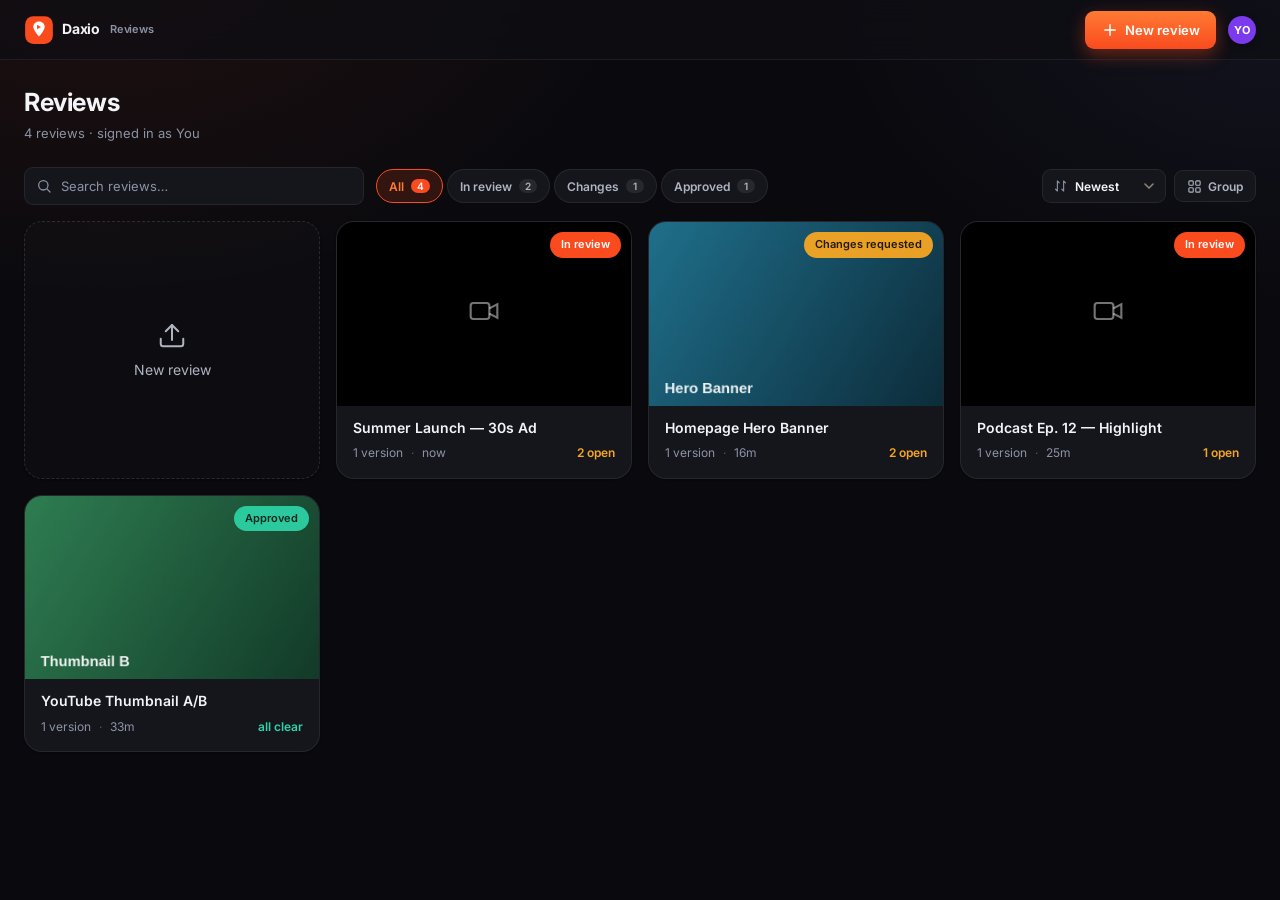
==== commit 93107cbb: "Add files via upload" ====
--- a/app.html
+++ b/app.html
@@ -4,6 +4,9 @@
 <meta charset="UTF-8" />
 <meta name="viewport" content="width=device-width, initial-scale=1.0" />
 <title>Daxio — collect feedback on every frame</title>
+<meta name="description" content="Try Daxio — a live demo of frame-accurate creative review: pin comments to the exact frame, stack versions, draw on the frame, and approve cuts." />
+<link rel="icon" href="favicon.svg" type="image/svg+xml" />
+<meta name="theme-color" content="#0A0A0E" />
 <link rel="preconnect" href="https://fonts.googleapis.com" />
 <link rel="preconnect" href="https://fonts.gstatic.com" crossorigin />
 <link href="https://fonts.googleapis.com/css2?family=Inter:wght@400;500;600;700&display=swap" rel="stylesheet" />
@@ -21,7 +24,7 @@
   --line-2:rgba(255,255,255,.12);
   --ink:#F3F4F7;
   --ink-2:#AEB4C0;
-  --muted:#71788A;
+  --muted:#8C93A4;
   --accent:#F94B1E;
   --accent-2:#FF7A33;
   --accent-ink:#0A0E1F;
@@ -174,8 +177,8 @@
 .lib-group-h{display:flex;align-items:center;gap:10px;margin-bottom:14px;font-weight:700;color:var(--ink);font-size:14px;}
 .lib-group-cnt{font-size:11px;color:var(--muted);background:var(--panel-2);border:1px solid var(--line);border-radius:var(--r-pill);padding:1px 9px;font-weight:600;}
 .lib-grid-inner{display:grid;grid-template-columns:repeat(auto-fill,minmax(272px,1fr));gap:var(--s4);}
-.lc-badge.st-review{background:rgba(245,166,35,.92);color:#231a06;border-color:transparent;}
-.lc-badge.st-changes{background:rgba(249,75,30,.92);color:#fff;border-color:transparent;}
+.lc-badge.st-review{background:var(--accent);color:#fff;border-color:transparent;}
+.lc-badge.st-changes{background:rgba(245,166,35,.95);color:#241a05;border-color:transparent;}
 .lc-badge.st-approved{background:rgba(45,212,167,.92);color:#062a20;border-color:transparent;}
 .lib-card:focus-visible{outline:2px solid var(--accent);outline-offset:2px;}
 
@@ -204,7 +207,7 @@
 .stage::after{content:"";position:absolute;left:0;right:0;bottom:0;height:42%;background:linear-gradient(transparent,rgba(0,0,0,.5));opacity:0;transition:.25s;pointer-events:none;}
 .stage.has-video:not(.playing)::after{opacity:1;}
 .stage.is-canvas{cursor:crosshair;}
-.stage img,.stage video{max-width:100%;max-height:72vh;display:block;}
+.stage img,.stage video{max-width:100%;max-height:min(72vh,640px);display:block;}
 .stage-empty{text-align:center;color:rgba(255,255,255,.55);padding:var(--s5);}
 .stage-empty .up{width:42px;height:42px;margin:0 auto 12px;opacity:.7;}
 .stage-empty .btn{margin-top:16px;}
@@ -232,7 +235,7 @@
 .ctl-play{width:42px;height:42px;border-radius:50%;background:var(--accent);color:#fff;}
 .ctl-play:hover{background:var(--accent-2);color:#fff;}
 .ctl-play svg{width:20px;height:20px;}
-.transport{display:flex;align-items:center;gap:6px;}
+.transport{display:flex;align-items:center;gap:6px;flex-wrap:wrap;row-gap:8px;}
 .tr-spacer{flex:1;}
 .tr-div{width:1px;height:20px;background:var(--line);margin:0 4px;}
 .zoom-lbl{font-size:11px;color:var(--ink-2);min-width:28px;text-align:center;font-weight:600;font-variant-numeric:tabular-nums;}
@@ -270,7 +273,8 @@
 .inline-cmt .ic-post{background:var(--accent);color:#fff;border:none;border-radius:8px;padding:6px 14px;font-size:12px;font-weight:700;cursor:pointer;}
 .marker::after{content:"";position:absolute;inset:-12px;}
 .marker .tip{position:absolute;bottom:22px;left:50%;transform:translateX(-50%);white-space:nowrap;background:var(--panel-3);color:#fff;font-size:11px;padding:4px 8px;border-radius:7px;display:none;max-width:220px;overflow:hidden;text-overflow:ellipsis;box-shadow:var(--shadow);border:1px solid var(--line-2);}
-.marker:hover .tip{display:block;}
+.marker:hover .tip,.marker:focus .tip,.marker:focus-visible .tip{display:block;}
+.marker:focus-visible{outline:2px solid #fff;outline-offset:2px;}
 .time-hover{position:absolute;bottom:26px;transform:translateX(-50%);background:var(--panel-3);color:#fff;font-size:11px;font-weight:600;padding:3px 7px;border-radius:6px;pointer-events:none;border:1px solid var(--line-2);font-variant-numeric:tabular-nums;z-index:6;}
 .volume{-webkit-appearance:none;appearance:none;width:70px;height:5px;border-radius:var(--r-pill);background:rgba(255,255,255,.14);cursor:pointer;}
 .volume::-webkit-slider-thumb{-webkit-appearance:none;width:13px;height:13px;border-radius:50%;background:var(--ink);box-shadow:0 0 0 3px rgba(249,75,30,.3);}
@@ -288,7 +292,7 @@
 
 .thread-list{flex:1;overflow:auto;padding:12px;display:flex;flex-direction:column;gap:10px;}
 .thread-empty{text-align:center;color:var(--muted);font-size:13px;padding:44px 16px;line-height:1.7;}
-.note{border:1px solid var(--line);border-radius:var(--r);padding:12px;transition:.16s var(--ease);background:var(--panel-2);animation:fadeUp .22s var(--ease) both;}
+.note{border:1px solid var(--line);border-radius:var(--r);padding:12px;transition:.16s var(--ease);background:var(--panel-2);}
 .note:hover{border-color:var(--line-2);background:var(--panel-3);}
 .note.active{border-color:var(--accent);box-shadow:var(--glow);}
 .note.resolved{opacity:.55;}
@@ -356,9 +360,9 @@
 /* modal + toast */
 .modal-root{position:fixed;inset:0;z-index:60;display:flex;align-items:center;justify-content:center;padding:16px;}
 .modal-scrim{position:absolute;inset:0;background:rgba(0,0,0,.6);backdrop-filter:blur(4px);}
-.modal-card{position:relative;background:var(--panel);border:1px solid var(--line-2);border-radius:var(--r-lg);width:480px;max-width:100%;box-shadow:var(--shadow-lg);overflow:hidden;animation:pop .18s var(--ease);}
+.modal-card{position:relative;background:var(--panel);border:1px solid var(--line-2);border-radius:var(--r-lg);width:480px;max-width:100%;max-height:calc(100vh - 32px);display:flex;flex-direction:column;box-shadow:var(--shadow-lg);overflow:hidden;animation:pop .18s var(--ease);}
 .modal-head{padding:18px 20px;border-bottom:1px solid var(--line);display:flex;justify-content:space-between;align-items:center;font-weight:700;font-size:16px;}
-.modal-body{padding:20px;font-size:14px;color:var(--ink-2);line-height:1.6;}
+.modal-body{padding:20px;font-size:14px;color:var(--ink-2);line-height:1.6;overflow:auto;}
 .modal-body .field{margin-bottom:14px;}
 .modal-body label{display:block;font-size:12px;font-weight:600;color:var(--ink-2);margin-bottom:5px;}
 .modal-body input{width:100%;height:38px;border:1px solid var(--line);border-radius:var(--r-sm);padding:0 12px;font-size:14px;font-family:inherit;background:var(--bg-2);color:var(--ink);}
@@ -367,13 +371,70 @@
 .modal-foot{padding:16px 20px;border-top:1px solid var(--line);display:flex;justify-content:flex-end;gap:8px;}
 
 .toast-host{position:fixed;bottom:24px;left:50%;transform:translateX(-50%);z-index:80;display:flex;flex-direction:column;gap:8px;align-items:center;}
-.toast{display:flex;align-items:center;gap:8px;background:var(--panel-3);color:#fff;border:1px solid var(--line-2);border-radius:var(--r);padding:11px 16px;font-size:13px;box-shadow:var(--shadow-lg);animation:fadeUp .22s var(--ease);}
-.toast svg{width:15px;height:15px;color:var(--accent-2);}
-
-@media (max-width:900px){
+.toast{display:flex;align-items:center;gap:8px;background:var(--panel-3);color:#fff;border:1px solid var(--line-2);border-radius:var(--r);padding:11px 16px;font-size:13px;box-shadow:var(--shadow-lg);animation:fadeUp .22s var(--ease);max-width:min(440px,92vw);}
+.toast svg{width:15px;height:15px;}
+.toast .toast-ic{display:inline-flex;color:var(--ok);flex:none;}
+.toast-msg{flex:1;}
+.toast.toast-error{border-color:rgba(255,92,92,.5);} .toast.toast-error .toast-ic{color:var(--danger);}
+.toast.toast-info .toast-ic{color:var(--accent-2);}
+.toast-action{margin-left:6px;flex:none;background:transparent;border:none;color:var(--accent-2);font-weight:700;font-size:12px;cursor:pointer;padding:4px 8px;border-radius:6px;}
+.toast-action:hover{background:rgba(255,255,255,.08);}
+/* library card overflow menu */
+.lc-menu{position:absolute;top:8px;left:8px;width:30px;height:30px;border-radius:8px;border:none;background:rgba(0,0,0,.45);color:#fff;cursor:pointer;display:flex;align-items:center;justify-content:center;opacity:0;transition:.15s;backdrop-filter:blur(6px);}
+.lc-menu svg{width:18px;height:18px;}
+.lib-card:hover .lc-menu,.lc-menu:focus-visible{opacity:1;}
+.lc-menu:hover{background:rgba(0,0,0,.7);}
+@media (pointer:coarse){.lc-menu{opacity:1;}}
+/* danger button + rename/delete dialog */
+.btn-danger{background:var(--danger);color:#fff;border:none;}
+.btn-danger:hover{filter:brightness(1.08);}
+.btn-danger.armed{background:#b91c1c;}
+.am-danger{display:flex;align-items:center;gap:14px;justify-content:space-between;margin-top:18px;padding-top:16px;border-top:1px solid var(--line);}
+.am-danger strong{font-size:13px;color:var(--ink);} .am-danger .muted{font-size:12px;}
+/* keyboard shortcuts modal */
+.sc-list{display:flex;flex-direction:column;gap:2px;}
+.sc-row{display:flex;align-items:center;gap:14px;padding:9px 4px;border-bottom:1px solid var(--line);}
+.sc-row:last-child{border-bottom:none;}
+.sc-row kbd{flex:none;min-width:148px;font-family:var(--mono,ui-monospace,monospace);font-size:12px;color:var(--ink);background:var(--panel-3);border:1px solid var(--line-2);border-radius:6px;padding:5px 9px;text-align:center;}
+.sc-row span{font-size:13px;color:var(--ink-2);}
+/* comment search */
+.thread-search{position:relative;padding:8px 12px 0;}
+.thread-search input{width:100%;height:34px;border:1px solid var(--line);background:var(--bg-2);color:var(--ink);border-radius:var(--r-sm);padding:0 12px 0 32px;font-size:13px;font-family:inherit;outline:none;}
+.thread-search input:focus{border-color:var(--accent);}
+.thread-search .ts-ic{position:absolute;left:24px;top:16px;width:15px;height:15px;color:var(--muted);pointer-events:none;}
+.thread-hit{background:var(--accent-soft);color:var(--accent-2);border-radius:3px;padding:0 1px;}
+
+@media (max-width:900px), (max-height:620px){
   .rv-grid{grid-template-columns:1fr;}
   .comments-col{position:static;max-height:none;}
   .stage-row{flex-direction:column;}
+}
+/* phone layout */
+@media (max-width:560px){
+  .topbar{padding:0 var(--s3);height:54px;}
+  .crumb{display:none;}
+  .presence{display:none;}
+  .view{padding:var(--s3);}
+  .lib-toolbar{gap:8px;}
+  .lib-tools-right{margin-left:0;width:100%;}
+  .lib-search{max-width:none;}
+  .lib-grid{grid-template-columns:repeat(auto-fill,minmax(150px,1fr));gap:var(--s3);}
+  .review-actions .btn{padding:0 12px;font-size:13px;}
+  .controls{padding:10px;}
+  .modal-root{padding:0;align-items:flex-end;}
+  .modal-card{width:100%;max-width:100%;border-radius:var(--r-lg) var(--r-lg) 0 0;max-height:88vh;}
+}
+@media (max-width:700px){ .lib-tools-right{margin-left:0;} }
+/* touch targets — bump interactive controls to ~44px on coarse pointers */
+@media (pointer:coarse){
+  .ctl{width:44px;height:44px;}
+  .tool-btn{height:40px;}
+  .filter{height:40px;}
+  .react{height:34px;}
+  .vtab,.chip-btn,.lib-chip{min-height:40px;}
+  .timeline::before{top:-17px;bottom:-17px;}
+  .ph-knob::after{content:"";position:absolute;inset:-14px;}
+  .volume{display:none;}
 }
 .fps-row{display:flex;gap:8px;}
 .fps-btn{flex:1;height:36px;border:1px solid var(--line);background:var(--panel-2);color:var(--ink-2);border-radius:8px;font-weight:600;font-size:13px;cursor:pointer;font-family:inherit;transition:.13s;}
@@ -408,14 +469,14 @@
     </div>
     <button id="newBtn" class="btn btn-primary"></button>
     <div class="user-wrap">
-      <button id="userBtn" class="avatar-btn" aria-haspopup="true"></button>
+      <button id="userBtn" class="avatar-btn" aria-haspopup="true" aria-expanded="false" aria-label="Account menu"></button>
       <div id="userMenu" class="menu" hidden></div>
     </div>
   </div>
 </header>
 
 <!-- ============ Library ============ -->
-<main id="libraryView" class="view">
+<main id="libraryView" class="view" aria-label="Reviews library">
   <div class="lib-head">
     <div><h1>Reviews</h1><p id="libSub" class="muted"></p></div>
   </div>
@@ -424,7 +485,7 @@
       <span class="lib-search-ic" id="libSearchIc" aria-hidden="true"></span>
       <input id="libSearch" type="search" placeholder="Search reviews…" aria-label="Search reviews" autocomplete="off" />
     </div>
-    <div id="libStatusFilter" class="lib-chips" role="tablist" aria-label="Filter by status"></div>
+    <div id="libStatusFilter" class="lib-chips" role="group" aria-label="Filter by status"></div>
     <div class="lib-tools-right">
       <div class="lib-select">
         <span class="lib-select-ic" id="libSortIc" aria-hidden="true"></span>
@@ -444,12 +505,13 @@
 </main>
 
 <!-- ============ Review ============ -->
-<main id="reviewView" class="view review" hidden>
+<main id="reviewView" class="view review" aria-label="Review" hidden>
   <div class="rv-grid">
     <section class="stage-col">
       <div class="version-bar">
         <div id="versionTabs" class="version-tabs"></div>
         <div class="vbar-right">
+          <button id="snapBtn" class="chip-btn" title="Save the current frame as a PNG"></button>
           <button id="compareBtn" class="chip-btn" hidden></button>
           <label class="chip-btn" id="addVersionLabel"><input id="addVersionInput" type="file" accept="image/*,video/*" hidden /><span></span></label>
         </div>
@@ -468,7 +530,7 @@
       <div id="controls" class="controls" hidden>
         <div class="tl-row">
           <div id="tlWrap" class="tl-wrap">
-            <div id="timeline" class="timeline" role="slider" tabindex="0" aria-label="Timeline" aria-valuemin="0">
+            <div id="timeline" class="timeline" role="slider" tabindex="0" aria-label="Timeline" aria-valuemin="0" aria-valuemax="0" aria-valuenow="0" aria-valuetext="0:00">
               <div id="timeProgress" class="time-progress"></div>
               <div id="markers" class="markers"></div>
               <div id="playhead" class="playhead"><span class="ph-knob"></span></div>
@@ -497,10 +559,12 @@
 
     <aside class="comments-col">
       <div class="comments-head">
-        <div id="filters" class="filters" role="tablist"></div>
+        <div id="filters" class="filters" role="group" aria-label="Filter comments"></div>
+        <button id="helpBtn" class="icon-btn" aria-label="Keyboard shortcuts" title="Keyboard shortcuts (?)"></button>
         <button id="threadSort" class="icon-btn" aria-label="Sort comments" title="Sort comments"></button>
         <button id="exportBtn" class="icon-btn" aria-label="Export feedback" title="Export feedback"></button>
       </div>
+      <div class="thread-search"><span class="ts-ic" id="threadSearchIc" aria-hidden="true"></span><input id="threadSearch" type="search" placeholder="Search comments…" aria-label="Search comments" autocomplete="off" /></div>
       <div id="threadList" class="thread-list"></div>
       <div class="composer">
         <div class="composer-tools">
@@ -563,7 +627,14 @@
   search:'<svg viewBox="0 0 24 24" fill="none" stroke="currentColor" stroke-width="1.9" stroke-linecap="round" stroke-linejoin="round"><circle cx="11" cy="11" r="7"/><path d="M21 21l-4.3-4.3"/></svg>',
   sort:'<svg viewBox="0 0 24 24" fill="none" stroke="currentColor" stroke-width="1.8" stroke-linecap="round" stroke-linejoin="round"><path d="M7 4v16M7 20l-3-3M7 4l3 3"/><path d="M17 20V4M17 4l3 3M17 20l-3-3"/></svg>',
   grid:'<svg viewBox="0 0 24 24" fill="none" stroke="currentColor" stroke-width="1.8" stroke-linecap="round" stroke-linejoin="round"><rect x="3" y="3" width="7" height="7" rx="1.5"/><rect x="14" y="3" width="7" height="7" rx="1.5"/><rect x="3" y="14" width="7" height="7" rx="1.5"/><rect x="14" y="14" width="7" height="7" rx="1.5"/></svg>',
+  alert:'<svg viewBox="0 0 24 24" fill="none" stroke="currentColor" stroke-width="1.9" stroke-linecap="round" stroke-linejoin="round"><path d="M12 9v4M12 17h.01M10.3 3.9 1.8 18a2 2 0 0 0 1.7 3h17a2 2 0 0 0 1.7-3L13.7 3.9a2 2 0 0 0-3.4 0z"/></svg>',
+  info:'<svg viewBox="0 0 24 24" fill="none" stroke="currentColor" stroke-width="1.9" stroke-linecap="round" stroke-linejoin="round"><circle cx="12" cy="12" r="9"/><path d="M12 11v5M12 8h.01"/></svg>',
+  dots:'<svg viewBox="0 0 24 24" fill="currentColor"><circle cx="5" cy="12" r="1.7"/><circle cx="12" cy="12" r="1.7"/><circle cx="19" cy="12" r="1.7"/></svg>',
+  edit:'<svg viewBox="0 0 24 24" fill="none" stroke="currentColor" stroke-width="1.8" stroke-linecap="round" stroke-linejoin="round"><path d="M12 20h9"/><path d="M16.5 3.5a2.1 2.1 0 0 1 3 3L7 19l-4 1 1-4z"/></svg>',
+  camera:'<svg viewBox="0 0 24 24" fill="none" stroke="currentColor" stroke-width="1.8" stroke-linecap="round" stroke-linejoin="round"><path d="M23 19a2 2 0 0 1-2 2H3a2 2 0 0 1-2-2V8a2 2 0 0 1 2-2h4l2-3h6l2 3h4a2 2 0 0 1 2 2z"/><circle cx="12" cy="13" r="4"/></svg>',
 };
+// icons are always decorative (text or aria-label carries meaning) — hide them from the a11y tree
+Object.keys(I).forEach(function(k){ I[k]=I[k].replace('<svg ','<svg aria-hidden="true" focusable="false" '); });
 
 const TEAM = ['You','Maya','Sam','Jordan','Priya','Leo'];
 const EMOJIS = ['👍','❤️','✅','👀','🎉'];
@@ -581,7 +652,7 @@
 function idbDel(k){ mem.delete(k); if(DB){try{DB.transaction('m','readwrite').objectStore('m').delete(k);}catch(e){}} }
 
 let state = { assets:[], currentUser:'You' };
-function save(){ try{ localStorage.setItem(LS,JSON.stringify(state)); }catch(e){} }
+function save(){ try{ localStorage.setItem(LS,JSON.stringify(state)); return true; }catch(e){ try{ toast('Storage is full — recent changes may not be saved. Delete old reviews to free space.','error'); }catch(_){} return false; } }
 function load(){ try{ const r=localStorage.getItem(LS); if(r){state=JSON.parse(r);return 1;} }catch(e){} return 0; }
 
 /* ---------- helpers ---------- */
@@ -593,7 +664,7 @@
 function smpte(t,fps){ fps=fps||30; t=Math.max(0,t||0); const h=Math.floor(t/3600),m=Math.floor(t%3600/60),s=Math.floor(t%60),f=Math.floor((t%1)*fps); const p=n=>String(n).padStart(2,'0'); return `${p(h)}:${p(m)}:${p(s)}:${p(f)}`; }
 function me(){ return state.currentUser; }
 function asset(id){ return state.assets.find(a=>a.id===id); }
-function activeVer(a){ return (a.versions||[]).find(v=>v.id===a.activeVersionId)||a.versions[a.versions.length-1]; }
+function activeVer(a){ if(!a||!a.versions||!a.versions.length)return null; return a.versions.find(v=>v.id===a.activeVersionId)||a.versions[a.versions.length-1]; }
 function open(v){ return v&&v.comments?v.comments.filter(c=>!c.resolved).length:0; }
 function hasMedia(v){ return !!(v&&(v.dataURL||v.blobKey)); }
 function timeAgo(ts){ const s=Math.floor((Date.now()-ts)/1000); if(s<60)return'now'; const m=Math.floor(s/60); if(m<60)return m+'m'; const h=Math.floor(m/60); if(h<24)return h+'h'; return Math.floor(h/24)+'d'; }
@@ -633,7 +704,23 @@
 
 /* ---------- boot / route ---------- */
 let cur=null;
-(async function(){ await openDB(); if(!load()||!state.assets||!state.assets.length||state.seedVersion!==2) seed();
+// Validate/normalize stored shape so a malformed or older blob can never throw mid-render
+// or trigger a destructive reseed. We only ever seed when there are genuinely no assets.
+function normalizeState(){
+  if(!state||typeof state!=='object'){ state={assets:[],currentUser:'You'}; return; }
+  if(!Array.isArray(state.assets)) state.assets=[];
+  state.assets=state.assets.filter(a=>a&&typeof a==='object').map(a=>{
+    a.versions=Array.isArray(a.versions)?a.versions.filter(v=>v&&typeof v==='object'):[];
+    a.versions.forEach(v=>{ if(!Array.isArray(v.comments))v.comments=[];
+      v.comments.forEach(c=>{ if(!c||typeof c!=='object')return; if(!c.reactions||typeof c.reactions!=='object')c.reactions={}; if(!Array.isArray(c.replies))c.replies=[]; if(!Array.isArray(c.mentions))c.mentions=[]; }); });
+    if(!a.versions.length) a.versions=[ver('V1',null)];
+    if(!a.activeVersionId||!a.versions.find(v=>v.id===a.activeVersionId)) a.activeVersionId=a.versions[a.versions.length-1].id;
+    if(!a.status) a.status='In review'; if(a.title==null) a.title='Untitled review'; if(!a.createdAt) a.createdAt=Date.now();
+    return a;
+  });
+  if(!state.currentUser) state.currentUser='You';
+}
+(async function(){ await openDB(); const loaded=load(); if(loaded) normalizeState(); if(!loaded||!state.assets||!state.assets.length) seed();
   if(!TEAM.includes(state.currentUser)) state.currentUser='You';
   wire(); renderUser(); route(); window.addEventListener('hashchange',route); })();
 
@@ -647,11 +734,12 @@
   $('#exportBtn').innerHTML=I.download;
   $('#shareBtn').innerHTML=I.link+'Share'; $('#requestBtn').textContent='Request changes'; $('#approveBtn').innerHTML=I.check+'Approve';
   $('#compareBtn').innerHTML=I.compare+'Compare';
+  $('#snapBtn').innerHTML=I.camera+'Snapshot'; $('#snapBtn').onclick=frameSnapshot;
   $('#addVersionLabel span').innerHTML=I.plus+'New version';
   $('#playBtn').innerHTML=I.play; $('#frameBack').innerHTML=I.fprev; $('#frameFwd').innerHTML=I.fnext; $('#loopBtn').innerHTML=I.loop; $('#fsBtn').innerHTML=I.fs; $('#muteBtn').innerHTML=I.vol;
   $('#drawToggle').innerHTML=I.draw+'Draw'; $('#pinToggle').innerHTML=I.pin+'Pin'; $('#rangeToggle').innerHTML=I.range+'Range';
-  $('#userBtn').onclick=(e)=>{e.stopPropagation(); const m=$('#userMenu'); m.hidden=!m.hidden; if(!m.hidden) renderUserMenu();};
-  document.addEventListener('click',()=>{$('#userMenu').hidden=true;});
+  $('#userBtn').onclick=(e)=>{e.stopPropagation(); const m=$('#userMenu'); m.hidden=!m.hidden; $('#userBtn').setAttribute('aria-expanded',String(!m.hidden)); if(!m.hidden) renderUserMenu();};
+  document.addEventListener('click',()=>{$('#userMenu').hidden=true;$('#userBtn').setAttribute('aria-expanded','false');});
   $('#userMenu').onclick=e=>e.stopPropagation();
   // library toolbar
   const lv=libView();
@@ -660,6 +748,9 @@
   $('#libSearch').oninput=function(){ libView().q=this.value; save(); renderLibrary(); };
   $('#libSort').onchange=function(){ libView().sort=this.value; save(); renderLibrary(); };
   $('#libGroup').onclick=function(){ const v=libView(); v.group=!v.group; save(); renderLibrary(); };
+  $('#helpBtn').innerHTML=I.info; $('#helpBtn').onclick=shortcutsModal;
+  $('#threadSearchIc').innerHTML=I.search;
+  $('#threadSearch').oninput=()=>{ if(cur){ const a=asset(cur.assetId); renderThread(a,activeVer(a)); } };
   // thread sort (review view)
   $('#threadSort').innerHTML=I.sort; $('#threadSort').title='Sort: by time';
   $('#threadSort').onclick=function(){ if(!cur)return; const modes=['time','newest','oldest']; cur.tsort=modes[(modes.indexOf(cur.tsort||'time')+1)%modes.length];
@@ -667,15 +758,15 @@
   document.addEventListener('keydown',onKey);
 }
 function tsortLabel(s){ return s==='newest'?'newest first':s==='oldest'?'oldest first':'by time'; }
-function renderUser(){ $('#userBtn').innerHTML=av(me()); }
+function renderUser(){ const b=$('#userBtn'); b.innerHTML=av(me()); b.setAttribute('aria-label','Account menu, signed in as '+me()); const a0=b.querySelector('.avatar'); if(a0)a0.setAttribute('aria-hidden','true'); }
 function renderUserMenu(){ const m=$('#userMenu');
   m.innerHTML=`<div class="menu-head">Comment as (demo)</div>`+TEAM.map(n=>`<div class="menu-row ${n===me()?'active':''}" data-u="${esc(n)}">${av(n,'avatar-sm')}<span>${esc(n)}</span></div>`).join('');
-  $all('.menu-row',m).forEach(r=>r.onclick=()=>{state.currentUser=r.dataset.u;save();renderUser();m.hidden=true;if(!$('#reviewView').hidden)openReview(cur.assetId,{v:cur.versionId});else renderLibrary();}); }
+  $all('.menu-row',m).forEach(r=>r.onclick=()=>{state.currentUser=r.dataset.u;save();renderUser();m.hidden=true;$('#userBtn').setAttribute('aria-expanded','false');if(!$('#reviewView').hidden)openReview(cur.assetId,{v:cur.versionId});else renderLibrary();}); }
 
 /* ---------- library ---------- */
 function showLibrary(){ $('#reviewView').hidden=true; $('#libraryView').hidden=false; $('#backBtn').hidden=true; $('#crumb').textContent='';
   $('#reviewActions').hidden=true; $('#presence').hidden=true; $('#newBtn').hidden=false;
-  if(cur&&cur.mediaURL){try{URL.revokeObjectURL(cur.mediaURL);}catch(e){}} cur=null; renderLibrary(); }
+  if(cur&&cur.mediaURL){try{URL.revokeObjectURL(cur.mediaURL);}catch(e){}} if(cur&&cur.compareURL){try{URL.revokeObjectURL(cur.compareURL);}catch(e){}} cur=null; renderLibrary(); }
 const STATUS_ORDER={'In review':0,'Changes requested':1,'Approved':2};
 const STATUS_FULL=['In review','Changes requested','Approved'];
 function libView(){ return state.libView=state.libView||{q:'',status:'all',sort:'recent',group:false}; }
@@ -691,17 +782,20 @@
 function libCard(a){ const v=activeVer(a)||{}, n=open(v); const isVid=a.versions.some(x=>x.kind==='video');
   const media = hasMedia(v)?(v.dataURL?`<img alt="" src="${v.dataURL}">`:(v.thumb?`<img alt="" src="${v.thumb}">`:`<span class="ph">${isVid?I.video:I.image}</span>`))
     :`<span class="ph">${v.kind==='video'?I.video:I.image}</span>`;
-  return `<div class="lib-card" data-id="${a.id}" tabindex="0" role="button" aria-label="${esc(a.title)}"><div class="lc-media">${media}
-    ${(v.kind==='video'&&hasMedia(v))?`<span class="lc-play">${I.play}</span>`:''}
-    <span class="lc-badge ${STATUS[a.status]||''}">${esc(a.status)}</span></div>
+  return `<div class="lib-card" data-id="${a.id}" tabindex="0" role="button" aria-label="${esc(a.title)}, ${esc(a.status)}, ${n?n+' open comments':'no open comments'}"><div class="lc-media">${media}
+    ${(v.kind==='video'&&hasMedia(v))?`<span class="lc-play" aria-hidden="true">${I.play}</span>`:''}
+    <span class="lc-badge ${STATUS[a.status]||''}">${esc(a.status)}</span>
+    <button class="lc-menu" data-menu type="button" aria-label="Options for ${esc(a.title)}">${I.dots}</button></div>
     <div class="lc-body"><div class="lc-title">${esc(a.title)}</div>
     <div class="lc-meta"><span>${a.versions.length} ${a.versions.length>1?'versions':'version'}</span><span class="lc-sep">·</span><span>${timeAgo(a.createdAt)}</span>
     <span class="lc-open ${n?'':'zero'}">${n?n+' open':'all clear'}</span></div></div></div>`;
 }
 function wireCards(g){ $all('.lib-card[data-id]',g).forEach(c=>{ const go=()=>location.hash='#/a/'+encodeURIComponent(c.dataset.id);
-  c.onclick=go; c.onkeydown=e=>{if(e.key==='Enter'||e.key===' '){e.preventDefault();go();}}; }); }
+  c.onclick=e=>{ if(e.target.closest('[data-menu]'))return; go(); };
+  c.onkeydown=e=>{ if(e.target.closest('[data-menu]'))return; if(e.key==='Enter'||e.key===' '){e.preventDefault();go();} }; });
+  $all('.lc-menu',g).forEach(b=>b.onclick=e=>{ e.stopPropagation(); const card=b.closest('.lib-card'); const a=card&&asset(card.dataset.id); if(a)assetMenu(a); }); }
 function renderLibChips(counts){ const lv=libView(); const order=['all',...STATUS_FULL]; const label={all:'All','In review':'In review','Changes requested':'Changes','Approved':'Approved'};
-  $('#libStatusFilter').innerHTML=order.map(k=>`<button class="lib-chip ${lv.status===k?'active':''}" role="tab" aria-selected="${lv.status===k}" data-s="${esc(k)}">${label[k]}<span class="lib-chip-cnt">${counts[k]||0}</span></button>`).join('');
+  $('#libStatusFilter').innerHTML=order.map(k=>`<button class="lib-chip ${lv.status===k?'active':''}" type="button" aria-pressed="${lv.status===k}" data-s="${esc(k)}">${label[k]}<span class="lib-chip-cnt">${counts[k]||0}</span></button>`).join('');
   $all('#libStatusFilter .lib-chip').forEach(b=>b.onclick=()=>{libView().status=b.dataset.s;save();renderLibrary();}); }
 function renderLibrary(){
   const lv=libView(); const g=$('#libGrid'), empty=$('#libEmpty');
@@ -738,9 +832,30 @@
     <p class="muted">You'll upload the image or video on the next screen.</p>`,
     `<button class="btn btn-ghost" data-close>Cancel</button><button class="btn btn-primary" id="nrGo">Create</button>`);
   $('#nrTitle',card).focus();
+  $('#nrTitle',card).onkeydown=e=>{ if(e.key==='Enter'){ e.preventDefault(); $('#nrGo',card).click(); } };
   $('#nrGo',card).onclick=()=>{ const t=$('#nrTitle',card).value.trim()||'Untitled review'; const v=ver('V1',null);
     const a={id:uid('a'),title:t,status:'In review',versions:[v],activeVersionId:v.id,createdAt:Date.now()};
     state.assets.unshift(a); save(); closeModal(); location.hash='#/a/'+encodeURIComponent(a.id); };
+}
+function assetMenu(a){
+  const card=modal('Review settings',
+    `<div class="field"><label for="amTitle">Title</label><input id="amTitle" value="${esc(a.title)}"></div>
+     <div class="am-danger"><div><strong>Delete this review</strong><p class="muted" style="margin:2px 0 0;">Removes it and its media. You can undo for a few seconds.</p></div><button class="btn btn-danger btn-sm" id="amDel" type="button">Delete</button></div>`,
+    `<button class="btn btn-ghost" data-close>Cancel</button><button class="btn btn-primary" id="amSave">Save</button>`);
+  const ti=$('#amTitle',card); ti.focus(); try{ti.select();}catch(_){}
+  ti.onkeydown=e=>{ if(e.key==='Enter'){ e.preventDefault(); $('#amSave',card).click(); } };
+  $('#amSave',card).onclick=()=>{ const t=ti.value.trim(); if(!t){ti.focus();return;} a.title=t; save(); closeModal();
+    if(!$('#reviewView').hidden&&cur&&cur.assetId===a.id)$('#crumb').textContent=a.title; renderLibrarySilently(); toast('Renamed'); };
+  $('#amDel',card).onclick=function(){ if(this.dataset.armed!=='1'){ this.dataset.armed='1'; this.textContent='Click again to delete'; this.classList.add('armed'); return; } closeModal(); deleteAsset(a); };
+}
+function deleteAsset(a){
+  const idx=state.assets.indexOf(a); if(idx<0)return;
+  state.assets.splice(idx,1); save();
+  if(!$('#reviewView').hidden&&cur&&cur.assetId===a.id) location.hash=''; else renderLibrary();
+  let undone=false;
+  toast('Review deleted.','info',{label:'Undo',onClick:()=>{ undone=true; state.assets.splice(Math.min(idx,state.assets.length),0,a); save(); renderLibrary(); }});
+  // free the media blobs only after the undo window passes, so Undo can fully restore
+  setTimeout(()=>{ if(!undone)(a.versions||[]).forEach(v=>{ if(v.blobKey)idbDel(v.blobKey); }); },6500);
 }
 
 /* ---------- review ---------- */
@@ -749,6 +864,7 @@
   $('#reviewActions').hidden=false; $('#presence').hidden=false; $('#crumb').textContent=a.title;
   const v=(deep.v&&a.versions.find(x=>x.id===deep.v))||activeVer(a); a.activeVersionId=v.id;
   if(cur&&cur.mediaURL){try{URL.revokeObjectURL(cur.mediaURL);}catch(e){}}
+  if(cur&&cur.compareURL){try{URL.revokeObjectURL(cur.compareURL);}catch(e){}}
   cur={assetId:id,versionId:v.id,mediaEl:null,mediaURL:null,compareURL:null,pendingPin:null,pendingDrawing:null,drawMode:false,pinMode:false,rangeAnchor:null,compare:false,activeDrawing:null,selectedId:null,showDrawings:[],canvas:null,ctx:null,pendingT:deep.t??null,pendingC:deep.c||null,speed:1,zoom:1,filter:(cur&&cur.filter)||'open',tsort:(cur&&cur.tsort)||'time'};
   renderStatus(a); renderPresence(); renderVersions(a); renderFilters(a,v);
   await renderStage(a,v); renderThread(a,v); wireComposer(a,v); wireActions(a);
@@ -792,7 +908,7 @@
     stage.innerHTML=`<video id="media" src="${url}" preload="metadata"></video>`;
     const vid=$('#media',stage); cur.mediaEl=vid; addCanvas(stage); $('#controls').hidden=false;
     stage.classList.add('has-video');
-    const cp=document.createElement('button'); cp.className='center-play'; cp.innerHTML=I.play; stage.appendChild(cp); cp.onclick=()=>vid.play();
+    const cp=document.createElement('button'); cp.className='center-play'; cp.innerHTML=I.play; cp.setAttribute('aria-label','Play'); stage.appendChild(cp); cp.onclick=()=>vid.play();
     vid.addEventListener('loadedmetadata',()=>{v.duration=vid.duration;$('#timeline').setAttribute('aria-valuemax',Math.floor(vid.duration));$('#timecode').textContent=mmss(0)+' / '+mmss(vid.duration);renderMarkers(v);jump();sizeCanvas();applyZoom();});
     vid.addEventListener('timeupdate',()=>{const p=vid.duration?vid.currentTime/vid.duration*100:0;$('#timeProgress').style.width=p+'%';$('#playhead').style.left=p+'%';$('#timecode').textContent=mmss(vid.currentTime)+' / '+mmss(vid.duration||0);$('#timeline').setAttribute('aria-valuenow',Math.floor(vid.currentTime));$('#timeline').setAttribute('aria-valuetext',mmss(vid.currentTime)); renderOverlays(v); if(!scrub)scrollToPlayhead();});
     vid.addEventListener('play',()=>{$('#playBtn').innerHTML=I.pause;stage.classList.add('playing');cur.selectedId=null;}); vid.addEventListener('pause',()=>{$('#playBtn').innerHTML=I.play;stage.classList.remove('playing');});
@@ -807,9 +923,11 @@
     const mute=$('#muteBtn'),volEl=$('#volume'); mute.innerHTML=I.vol; volEl.value=vid.volume;
     mute.onclick=()=>{vid.muted=!vid.muted;mute.innerHTML=vid.muted?I.mute:I.vol;mute.classList.toggle('active',vid.muted);};
     volEl.oninput=()=>{vid.volume=+volEl.value;vid.muted=+volEl.value===0;mute.innerHTML=vid.muted?I.mute:I.vol;};
-    var tlWrap=$('#tlWrap'), zlbl=$('#zoomLbl'), ZOOMS=[1,2,4,8];
-    function applyZoom(){ var t=$('#timeline'); if(t)t.style.width=(cur.zoom*100)+'%'; if(zlbl)zlbl.textContent=cur.zoom+'×'; }
-    function scrollToPlayhead(){ if(!tlWrap||cur.zoom<=1)return; var t=$('#timeline'); var x=(vid.duration?vid.currentTime/vid.duration:0)*t.scrollWidth; tlWrap.scrollLeft=x-tlWrap.clientWidth/2; }
+    var tlWrap=$('#tlWrap'), zlbl=$('#zoomLbl'), ZOOMS=[1,2,4,8], _tlW=0, _wrapW=0;
+    function measureTl(){ var t=$('#timeline'); _tlW=t?t.scrollWidth:0; _wrapW=tlWrap?tlWrap.clientWidth:0; }
+    function applyZoom(){ var t=$('#timeline'); if(t)t.style.width=(cur.zoom*100)+'%'; if(zlbl)zlbl.textContent=cur.zoom+'×'; measureTl(); }
+    // cached widths (they only change on zoom/resize) so the per-frame scroll doesn't force a reflow
+    function scrollToPlayhead(){ if(!tlWrap||cur.zoom<=1)return; if(!_tlW)measureTl(); var x=(vid.duration?vid.currentTime/vid.duration:0)*_tlW; tlWrap.scrollLeft=x-_wrapW/2; }
     $('#zoomIn').onclick=function(){ var i=ZOOMS.indexOf(cur.zoom); if(i<0)i=0; if(i<ZOOMS.length-1){cur.zoom=ZOOMS[i+1];applyZoom();scrollToPlayhead();} };
     $('#zoomOut').onclick=function(){ var i=ZOOMS.indexOf(cur.zoom); cur.zoom=(i<=0)?1:ZOOMS[i-1]; applyZoom(); scrollToPlayhead(); };
     applyZoom();
@@ -880,7 +998,7 @@
   c.width=c.clientWidth; c.height=c.clientHeight; paint(); }
 function paint(){ const c=cur.canvas; if(!c)return; const g=cur.ctx; g.clearRect(0,0,c.width,c.height);
   g.lineWidth=3; g.lineCap='round'; g.lineJoin='round';
-  g.strokeStyle=(getComputedStyle(document.documentElement).getPropertyValue('--accent')||'#F94B1E').trim();
+  g.strokeStyle=cur._accent||(cur._accent=(getComputedStyle(document.documentElement).getPropertyValue('--accent')||'#F94B1E').trim());
   const sets=(cur.showDrawings||[]).slice(); if(cur.pendingDrawing) sets.push(cur.pendingDrawing);
   sets.forEach(strokes=>{ (strokes||[]).forEach(st=>{ if(!st.length)return; g.beginPath(); st.forEach((p,i)=>{const x=p.x*c.width,y=p.y*c.height;i?g.lineTo(x,y):g.moveTo(x,y);}); g.stroke(); }); }); }
 function updateTool(){ const active=cur.drawMode||cur.pinMode; const c=cur.canvas; if(c)c.style.pointerEvents=active?'auto':'none';
@@ -893,9 +1011,9 @@
   const vis=c=>visible(c);   // match the thread's filter exactly (incl. "Mine")
   let html='';
   v.comments.filter(c=>c.inOut&&vis(c)).forEach(c=>{ const a=Math.max(0,c.inOut.a/v.duration*100), b=Math.min(100,c.inOut.b/v.duration*100); html+=`<span class="range ${c.resolved?'resolved':''}" style="left:${a}%;width:${Math.max(1.5,b-a)}%"></span>`; });
-  html+=v.comments.filter(c=>c.t!=null&&vis(c)).map(c=>{ const left=Math.min(100,Math.max(0,c.t/v.duration*100)); return `<span class="marker ${c.resolved?'resolved':''}" data-c="${c.id}" style="left:${left}%"><span class="tip">${esc(c.author)}: ${esc(c.body.slice(0,36))}</span></span>`; }).join('');
+  html+=v.comments.filter(c=>c.t!=null&&vis(c)).map(c=>{ const left=Math.min(100,Math.max(0,c.t/v.duration*100)); return `<span class="marker ${c.resolved?'resolved':''}" data-c="${c.id}" tabindex="0" role="button" aria-label="Comment by ${esc(c.author)} at ${mmss(c.t)}" style="left:${left}%"><span class="tip">${esc(c.author)}: ${esc(c.body.slice(0,36))}</span></span>`; }).join('');
   w.innerHTML=html;
-  $all('.marker',w).forEach(m=>m.onclick=ev=>{ev.stopPropagation();const c=v.comments.find(x=>x.id===m.dataset.c);if(c&&cur.mediaEl){cur.mediaEl.currentTime=c.t;}selectNote(c.id);});
+  $all('.marker',w).forEach(m=>{ const go=ev=>{ev.stopPropagation();const c=v.comments.find(x=>x.id===m.dataset.c);if(c&&cur.mediaEl){cur.mediaEl.currentTime=c.t;}if(c)selectNote(c.id);}; m.onclick=go; m.onkeydown=ev=>{if(ev.key==='Enter'||ev.key===' '){ev.preventDefault();go(ev);}}; });
 }
 function frameActive(c){
   const m=cur.mediaEl; if(!(m&&m.tagName==='VIDEO')) return false;
@@ -904,15 +1022,21 @@
   if(c.t!=null) return t>=c.t-0.25 && t<=c.t+1.6;   // pops at its mark, lingers ~1.6s
   return false;
 }
-function renderOverlays(v){ const st=$('#stage'); if(!st)return; $all('.point-pin',st).forEach(p=>p.remove());
-  const isVid=v.kind==='video'; const draws=[]; let i=0;
+function renderOverlays(v){ const st=$('#stage'); if(!st)return;
+  const isVid=v.kind==='video'; const pins=[]; const draws=[];
   v.comments.forEach(c=>{ if(!visible(c)) return;
     const showThis = isVid ? frameActive(c) : true;
-    if(c.point){ i++; if(showThis){ const el=document.createElement('span'); el.className='point-pin '+(c.resolved?'resolved ':'')+(c.id===cur.selectedId?'sel':''); el.style.left=c.point.x+'%'; el.style.top=c.point.y+'%'; el.textContent=i; el.dataset.c=c.id; el.onclick=e=>{e.stopPropagation();selectNote(c.id);}; st.appendChild(el); } }
+    if(c.point&&showThis) pins.push({id:c.id,x:c.point.x,y:c.point.y,res:!!c.resolved,sel:c.id===cur.selectedId});
     if(c.drawing && showThis && (isVid || c.id===cur.selectedId)) draws.push(c.drawing);
   });
-  cur.showDrawings=draws;
-  if(cur.pendingPin&&cur.pendingPin.kind==='point'){const el=document.createElement('span');el.className='point-pin pending';el.style.left=cur.pendingPin.x+'%';el.style.top=cur.pendingPin.y+'%';el.textContent='+';st.appendChild(el);}
+  const pend=(cur.pendingPin&&cur.pendingPin.kind==='point')?cur.pendingPin:null;
+  // diff-guard: timeupdate fires ~30x/sec; skip the DOM/canvas rebuild when nothing visible changed
+  const sig=JSON.stringify(pins)+'|'+draws.length+'|'+(pend?pend.x+','+pend.y:'')+'|'+(cur.selectedId||'');
+  if(sig===cur._ovSig) return;
+  cur._ovSig=sig; cur.showDrawings=draws;
+  $all('.point-pin',st).forEach(p=>p.remove());
+  pins.forEach((p,idx)=>{ const el=document.createElement('span'); el.className='point-pin '+(p.res?'resolved ':'')+(p.sel?'sel':''); el.style.left=p.x+'%'; el.style.top=p.y+'%'; el.textContent=idx+1; el.dataset.c=p.id; el.onclick=e=>{e.stopPropagation();selectNote(p.id);}; st.appendChild(el); });
+  if(pend){const el=document.createElement('span');el.className='point-pin pending';el.style.left=pend.x+'%';el.style.top=pend.y+'%';el.textContent='+';st.appendChild(el);}
   paint();
 }
 function renderPins(v){ return renderOverlays(v); }
@@ -924,7 +1048,7 @@
   cur.filter=cur.filter||'open';
   const all=v.comments.length, op=open(v), res=all-op, mine=v.comments.filter(c=>c.author===me()||(c.mentions||[]).includes(me())).length;
   const tabs=[['open','Open',op],['all','All',all],['resolved','Resolved',res],['mine','Mine',mine]];
-  $('#filters').innerHTML=tabs.map(([k,l,n])=>`<button class="filter ${cur.filter===k?'active':''}" role="tab" aria-selected="${cur.filter===k}" data-f="${k}">${l}<span class="cnt">${n}</span></button>`).join('');
+  $('#filters').innerHTML=tabs.map(([k,l,n])=>`<button class="filter ${cur.filter===k?'active':''}" type="button" aria-pressed="${cur.filter===k}" data-f="${k}">${l}<span class="cnt">${n}</span></button>`).join('');
   $all('#filters .filter').forEach(b=>b.onclick=()=>{cur.filter=b.dataset.f;renderThread(a,activeVer(a));});
 }
 
@@ -933,9 +1057,12 @@
   renderFilters(a,v);
   const list=$('#threadList'); const ts=(cur&&cur.tsort)||'time';
   const sorters={time:(x,y)=>expTime(x)-expTime(y),newest:(x,y)=>(y.createdAt||0)-(x.createdAt||0),oldest:(x,y)=>(x.createdAt||0)-(y.createdAt||0)};
-  const items=v.comments.filter(visible).slice().sort(sorters[ts]||sorters.time);
+  const sq=(($('#threadSearch')||{}).value||'').trim().toLowerCase();
+  let items=v.comments.filter(visible);
+  if(sq) items=items.filter(c=>((c.body||'')+' '+(c.author||'')+' '+(c.replies||[]).map(r=>r.body).join(' ')).toLowerCase().includes(sq));
+  items=items.slice().sort(sorters[ts]||sorters.time);
   const tsb=$('#threadSort'); if(tsb){tsb.classList.toggle('active',ts!=='time');tsb.title='Sort: '+tsortLabel(ts);}
-  if(!items.length){ list.innerHTML=`<div class="thread-empty">${cur.filter==='open'?'No open comments — all caught up.':'No comments here yet.'}<br>${v.kind==='video'?'Move to a moment and type below':'Click the image, or just type'} to add one.</div>`; }
+  if(!items.length){ list.innerHTML=`<div class="thread-empty">${sq?'No comments match “'+esc(sq)+'”.':(cur.filter==='open'?'No open comments — all caught up.':'No comments here yet.')}<br>${sq?'Clear the search to see all.':(v.kind==='video'?'Move to a moment and type below':'Click the image, or just type')+' to add one.'}</div>`; }
   else list.innerHTML=items.map(c=>noteHTML(v,c)).join('');
   $all('.note',list).forEach(n=>wireNote(n,a,v));
   if(v.kind==='video'){renderMarkers(v);renderPins(v);} else renderPins(v);
@@ -946,7 +1073,7 @@
   if(c.point)return `<span class="note-chip point" data-jump>spot</span>`; return `<span class="note-chip point">general</span>`; }
 function mentions(b){ return esc(b).replace(/@([A-Za-z]+)/g,(m,n)=>TEAM.find(x=>x.toLowerCase()===n.toLowerCase())?`<span class="mention">@${esc(n)}</span>`:m); }
 function reactRow(c){ const r=c.reactions||{}; const chips=Object.keys(r).filter(k=>r[k].length).map(k=>`<button class="react ${r[k].includes(me())?'on':''}" data-emoji="${k}">${k}<span class="rc">${r[k].length}</span></button>`).join('');
-  return `<span class="react-row">${chips}<button class="react add-react" data-add>${I.smile}</button></span>`; }
+  return `<span class="react-row">${chips}<button class="react add-react" data-add aria-label="Add reaction" title="Add reaction">${I.smile}</button></span>`; }
 function noteHTML(v,c){ const reps=(c.replies||[]).map(r=>`<div class="reply"><b>${esc(r.author)}</b> ${mentions(r.body)}</div>`).join('');
   const draw=c.drawing?`<div class="note-thumb"><svg viewBox="0 0 100 60" preserveAspectRatio="none">${c.drawing.map(s=>`<polyline fill="none" stroke="#F94B1E" stroke-width="1.4" points="${s.map(p=>(p.x*100).toFixed(1)+','+(p.y*60).toFixed(1)).join(' ')}"/>`).join('')}</svg></div>`:'';
   return `<div class="note ${c.resolved?'resolved':''}" data-c="${c.id}">
@@ -956,7 +1083,7 @@
     <div class="note-foot">${reactRow(c)}<span class="spacer"></span>
       <button class="txt reply-toggle" title="Reply">${I.reply}<span class="lbl">Reply</span></button>
       <button class="txt resolve ${c.resolved?'done':''}" title="${c.resolved?'Reopen':'Resolve'}">${I.check}<span class="lbl">${c.resolved?'Reopen':'Resolve'}</span></button>
-      <button class="txt del" title="Delete note">${I.trash}</button></div>
+      <button class="txt del" title="Delete note" aria-label="Delete note">${I.trash}</button></div>
     <div class="confirm-row" hidden>Delete this note?<span class="spacer"></span><button class="cf-no">Cancel</button><button class="cf-yes">Delete</button></div>
     <div class="reply-box" hidden><input placeholder="Reply…"><button class="btn btn-soft btn-sm">Send</button></div></div>`; }
 function wireNote(node,a,v){ const c=v.comments.find(x=>x.id===node.dataset.c); if(!c)return;
@@ -972,7 +1099,8 @@
   const foot=$('.note-foot',node),cfr=$('.confirm-row',node);
   $('.del',node).onclick=e=>{e.stopPropagation();foot.hidden=true;cfr.hidden=false;};
   $('.cf-no',cfr).onclick=e=>{e.stopPropagation();cfr.hidden=true;foot.hidden=false;};
-  $('.cf-yes',cfr).onclick=e=>{e.stopPropagation();v.comments=v.comments.filter(x=>x.id!==c.id);if(cur.selectedId===c.id)cur.selectedId=null;save();renderThread(a,v);renderLibrarySilently();toast('Note deleted.');};
+  $('.cf-yes',cfr).onclick=e=>{e.stopPropagation();const ix=v.comments.indexOf(c);v.comments=v.comments.filter(x=>x.id!==c.id);if(cur.selectedId===c.id)cur.selectedId=null;save();renderThread(a,v);renderLibrarySilently();
+    toast('Note deleted.','info',{label:'Undo',onClick:()=>{ v.comments.splice(Math.min(ix<0?v.comments.length:ix,v.comments.length),0,c); save(); renderThread(a,v); renderLibrarySilently(); }});};
   node.addEventListener('click',e=>{ if(e.target.closest('button')||e.target.closest('input')||e.target.closest('textarea')||e.target.closest('[data-jump]')||e.target.closest('.reply-box')||e.target.closest('.confirm-row'))return; selectNote(c.id); });
 }
 function toggleReact(c,emoji,a,v){ const r=c.reactions=c.reactions||{}; r[emoji]=r[emoji]||[]; const i=r[emoji].indexOf(me()); if(i>=0)r[emoji].splice(i,1);else r[emoji].push(me()); if(!r[emoji].length)delete r[emoji]; save(); renderThread(a,v); }
@@ -995,6 +1123,7 @@
 function rePin(){ const v=activeVer(asset(cur.assetId)); if(v.kind==='video'&&cur.mediaEl){cur.pendingPin={kind:'time',t:cur.mediaEl.currentTime};} pinChip(); }
 function wireComposer(a,v){ const ta=$('#commentInput'),post=$('#postBtn'),menu=$('#mentionMenu');
   closeInline();cur.pendingPin=null;cur.pendingDrawing=null;cur.rangeAnchor=null;cur.pinMode=false;setDrawMode(false);setPinMode(false);$('#rangeToggle').classList.remove('on');pinChip();ta.value='';post.disabled=true;cur.activeDrawing=null;cur.selectedId=null;cur.showDrawings=[];paint();
+  if($('#threadSearch'))$('#threadSearch').value='';
   ta.onfocus=()=>{ if(!cur.pendingPin&&!cur.rangeAnchor&&v.kind==='video'&&cur.mediaEl){cur.pendingPin={kind:'time',t:cur.mediaEl.currentTime};pinChip();} };
   ta.oninput=()=>{post.disabled=!ta.value.trim();mention(ta,menu);};
   ta.onkeydown=e=>{ if(!menu.hidden){if(e.key==='ArrowDown'||e.key==='ArrowUp'){e.preventDefault();moveM(menu,e.key==='ArrowDown'?1:-1);return;}if(e.key==='Enter'){e.preventDefault();pickM(ta,menu);return;}if(e.key==='Escape'){menu.hidden=true;return;}}
@@ -1037,12 +1166,12 @@
 /* ---------- upload / sample / versions ---------- */
 const MAX_UPLOAD_MB = 500;   // demo cap (file is held in your browser). Hosted version (Mux) has no practical limit.
 async function upload(file,a,mode){ if(!file)return;
-  if(file.size>MAX_UPLOAD_MB*1024*1024){toast(`This demo caps files at ${MAX_UPLOAD_MB} MB. The hosted version streams any size — see launch/INTEGRATION.md.`);return;}
-  if(file.size>80*1024*1024){toast('Large file — kept in your browser for the demo; it may take a moment.');}
-  if(!/^image\//.test(file.type)&&!/^video\//.test(file.type)){toast('Couldn’t read that file. Try a different one.');return;}
+  if(file.size>MAX_UPLOAD_MB*1024*1024){toast(`This demo caps files at ${MAX_UPLOAD_MB} MB. The hosted version streams any size — see launch/INTEGRATION.md.`,'error');return;}
+  if(file.size>80*1024*1024){toast('Large file — kept in your browser for the demo; it may take a moment.','info');}
+  if(!/^image\//.test(file.type)&&!/^video\//.test(file.type)){toast('Couldn’t read that file. Try a different one.','error');return;}
   const kind=/^video\//.test(file.type)?'video':'image'; const key=uid('b'); await idbPut(key,file);
   let v; if(mode==='version'&&a.versions.length&&hasMedia(activeVer(a))){v=ver('V'+(a.versions.length+1),kind);a.versions.push(v);a.activeVersionId=v.id;}else{v=activeVer(a);v.kind=kind;}
-  v.blobKey=key;v.dataURL=null;v.duration=null; try{v.thumb=await thumb(kind,file);}catch(e){}
+  const oldKey=v.blobKey; v.blobKey=key;v.dataURL=null;v.duration=null; if(oldKey&&oldKey!==key)idbDel(oldKey); try{v.thumb=await thumb(kind,file);}catch(e){}
   if(a.status==='Approved')a.status='In review'; save(); openReview(a.id,{v:v.id}); toast(mode==='version'?`Uploaded ${v.label}`:'Uploaded');
 }
 function thumb(kind,file){ return new Promise((res,rej)=>{ const u=URL.createObjectURL(file);
@@ -1071,6 +1200,20 @@
 function expTime(c){ return c.t!=null?c.t:(c.inOut?c.inOut.a:0); }
 function expSorted(v){ return v.comments.slice().sort(function(x,y){return expTime(x)-expTime(y);}); }
 function dl(name,content,mime){ var b=new Blob([content],{type:mime||'text/plain'}); var u=URL.createObjectURL(b); var el=document.createElement('a'); el.href=u; el.download=name; el.click(); URL.revokeObjectURL(u); }
+function dlBlob(name,blob){ var u=URL.createObjectURL(blob); var el=document.createElement('a'); el.href=u; el.download=name; el.click(); setTimeout(function(){URL.revokeObjectURL(u);},3000); }
+// Save the current frame (media + freehand drawings) as a PNG
+function frameSnapshot(){
+  var m=cur&&cur.mediaEl; if(!m){toast('Open a review with media first.','info');return;}
+  var w=m.videoWidth||m.naturalWidth||m.clientWidth, h=m.videoHeight||m.naturalHeight||m.clientHeight;
+  if(!w||!h){toast('The frame isn’t ready yet — give it a moment.','info');return;}
+  var cn=document.createElement('canvas'); cn.width=w; cn.height=h; var g=cn.getContext('2d');
+  try{ g.drawImage(m,0,0,w,h); if(cur.canvas&&cur.canvas.width) g.drawImage(cur.canvas,0,0,w,h); }
+  catch(e){ toast('Couldn’t capture this frame.','error'); return; }
+  cn.toBlob(function(b){ if(!b){toast('Couldn’t capture this frame.','error');return;}
+    var a=asset(cur.assetId); var base=((a&&a.title)||'frame').replace(/[^\w]+/g,'-').replace(/^-+|-+$/g,'')||'frame';
+    var stamp=(m.tagName==='VIDEO')?'-'+mmss(m.currentTime).replace(':','m')+'s':'';
+    dlBlob(base+stamp+'.png',b); toast('Frame saved as PNG.'); },'image/png');
+}
 function csvCell(s){ return '"'+String(s==null?'':s).replace(/"/g,'""')+'"'; }
 function oneLine(s){ return String(s==null?'':s).replace(/[\r\n]+/g,' '); }
 
@@ -1092,13 +1235,14 @@
   var fd='1/'+fps+'s';
   var markers=expSorted(v).map(function(c){ return '            <marker start="'+(Math.round(expTime(c)*fps)+'/'+fps+'s')+'" duration="'+fd+'" value="'+esc(oneLine(c.author+': '+c.body))+'"/>'; }).join('\n');
   return '<?xml version="1.0" encoding="UTF-8"?>\n<!DOCTYPE fcpxml>\n<fcpxml version="1.10">\n'+
-    '  <resources>\n    <format id="r1" name="Cue '+fps+'p" frameDuration="'+fd+'" width="1920" height="1080"/>\n  </resources>\n'+
-    '  <library>\n    <event name="Cue Feedback">\n      <project name="'+esc(a.title)+' — feedback">\n'+
+    '  <resources>\n    <format id="r1" name="Daxio '+fps+'p" frameDuration="'+fd+'" width="1920" height="1080"/>\n  </resources>\n'+
+    '  <library>\n    <event name="Daxio Feedback">\n      <project name="'+esc(a.title)+' — feedback">\n'+
     '        <sequence format="r1" tcStart="0s" tcFormat="NDF">\n          <spine>\n'+
     '            <gap name="Feedback" offset="0s" start="0s" duration="'+total+'/'+fps+'s">\n'+markers+'\n            </gap>\n'+
     '          </spine>\n        </sequence>\n      </project>\n    </event>\n  </library>\n</fcpxml>\n'; }
 
 function exportFeedback(a){ var v=activeVer(a);
+  if(!v||!v.comments||!v.comments.length){ modal('Nothing to export yet','<p style="margin:0;color:var(--ink-2);font-size:14px;line-height:1.55;">This review has no comments yet. Add feedback on the frame first — then you can export it as timeline markers for Premiere, Final Cut or DaVinci Resolve.</p>','<button class="btn btn-primary" data-close>Got it</button>'); return; }
   var fmts=[['fcpxml','Final Cut Pro (FCPXML)','Markers — also imports into Resolve & Premiere'],
             ['edl','EDL (CMX 3600)','Resolve & Premiere — includes * LOC: marker lines'],
             ['csv','CSV','Spreadsheet or generic marker list'],
@@ -1111,7 +1255,7 @@
     '<button class="btn btn-soft" data-close>Close</button>');
   var fps=30;
   $all('.fps-btn',card).forEach(function(b){ b.onclick=function(){ fps=+b.dataset.fps; $all('.fps-btn',card).forEach(function(x){x.classList.toggle('on',x===b);}); }; });
-  $all('.exp-opt',card).forEach(function(b){ b.onclick=function(){ var k=b.dataset.k; var base=(a.title||'cue').replace(/[^\w]+/g,'-').replace(/^-+|-+$/g,'')||'cue';
+  $all('.exp-opt',card).forEach(function(b){ b.onclick=function(){ var k=b.dataset.k; var base=(a.title||'daxio').replace(/[^\w]+/g,'-').replace(/^-+|-+$/g,'')||'daxio';
     if(k==='txt') dl(base+'-feedback.txt',genTXT(a,v),'text/plain');
     else if(k==='csv') dl(base+'-markers.csv',genCSV(a,v,fps),'text/csv');
     else if(k==='edl') dl(base+'.edl',genEDL(a,v,fps),'text/plain');
@@ -1127,9 +1271,24 @@
 function onKey(e){ if(!$('#modalRoot').hidden&&e.key==='Escape'){closeModal();return;} if($('#reviewView').hidden)return;
   const typing=/^(INPUT|TEXTAREA)$/.test(document.activeElement.tagName);
   if(e.key==='Escape'){if(!$('#mentionMenu').hidden){$('#mentionMenu').hidden=true;return;}if(cur&&cur.drawMode){setDrawMode(false);return;}location.hash='';return;}
-  if(typing)return; const vid=cur&&cur.mediaEl&&cur.mediaEl.tagName==='VIDEO'?cur.mediaEl:null; if(!vid)return;
-  if(e.key===' '||e.code==='Space'){e.preventDefault();vid.paused?vid.play():vid.pause();} else if(e.key===','){vid.pause();vid.currentTime=Math.max(0,vid.currentTime-1/30);} else if(e.key==='.'){vid.pause();vid.currentTime+=1/30;} }
-function toast(m){ const h=$('#toastHost'),el=document.createElement('div');el.className='toast';el.innerHTML=I.check+'<span>'+esc(m)+'</span>';h.appendChild(el);setTimeout(()=>{el.style.opacity='0';setTimeout(()=>el.remove(),250);},2400); }
+  if(typing)return;
+  if(e.key==='?'||(e.key==='/'&&e.shiftKey)){ e.preventDefault(); shortcutsModal(); return; }
+  const vid=cur&&cur.mediaEl&&cur.mediaEl.tagName==='VIDEO'?cur.mediaEl:null; if(!vid)return;
+  if(e.key===' '||e.code==='Space'||e.key==='k'||e.key==='K'){e.preventDefault();vid.paused?vid.play():vid.pause();}
+  else if(e.key===','){vid.pause();vid.currentTime=Math.max(0,vid.currentTime-1/30);}
+  else if(e.key==='.'){vid.pause();vid.currentTime+=1/30;}
+  else if(e.key==='j'||e.key==='J'){vid.currentTime=Math.max(0,vid.currentTime-1);}
+  else if(e.key==='l'||e.key==='L'){vid.currentTime=Math.min(vid.duration||1e9,vid.currentTime+1);} }
+function shortcutsModal(){ const rows=[['Space  ·  K','Play / pause'],[',  /  .','Previous / next frame'],['J  /  L','Back / forward 1 second'],['← →  (timeline focused)','Scrub · hold Shift for ±5s'],['Home / End','Jump to start / end'],['⌘ / Ctrl + Enter','Post a comment'],['?','Show this help'],['Esc','Close / go back']];
+  modal('Keyboard shortcuts','<div class="sc-list">'+rows.map(r=>'<div class="sc-row"><kbd>'+esc(r[0])+'</kbd><span>'+esc(r[1])+'</span></div>').join('')+'</div>','<button class="btn btn-primary" data-close>Got it</button>'); }
+function toast(m,type,action){ const h=$('#toastHost'); if(!h)return; const el=document.createElement('div'); el.className='toast'+(type?' toast-'+type:'');
+  const ic = type==='error'?I.alert : type==='info'?I.info : I.check;
+  el.innerHTML='<span class="toast-ic" aria-hidden="true">'+ic+'</span><span class="toast-msg">'+esc(m)+'</span>';
+  if(action&&action.label){ const b=document.createElement('button'); b.className='toast-action'; b.type='button'; b.textContent=action.label;
+    b.onclick=()=>{ clearTimeout(tm); try{action.onClick();}catch(_){} el.remove(); }; el.appendChild(b); }
+  h.appendChild(el);
+  const tm=setTimeout(()=>{ el.style.opacity='0'; setTimeout(()=>el.remove(),250); }, action?6000:2400);
+  return el; }
 window.addEventListener('resize',()=>{ if(cur&&cur.canvas)sizeCanvas(); });
 
 </script>
